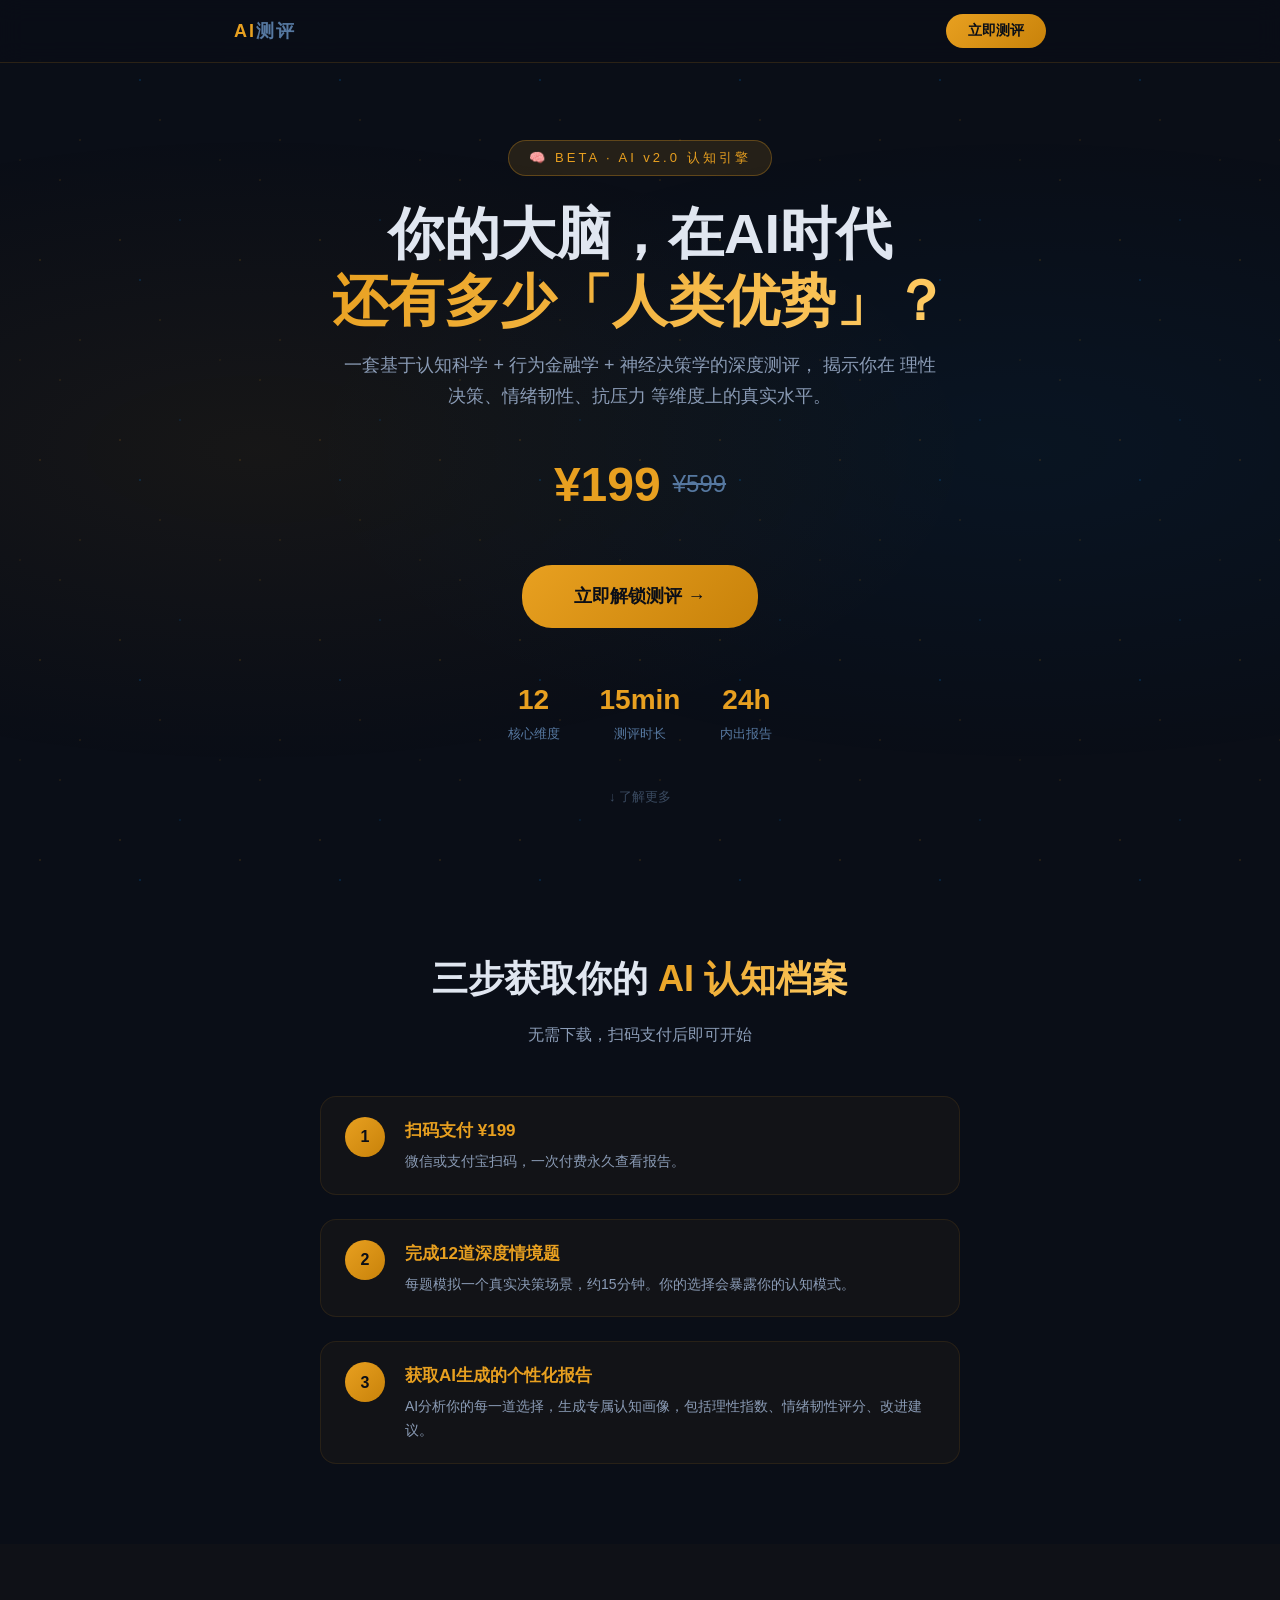
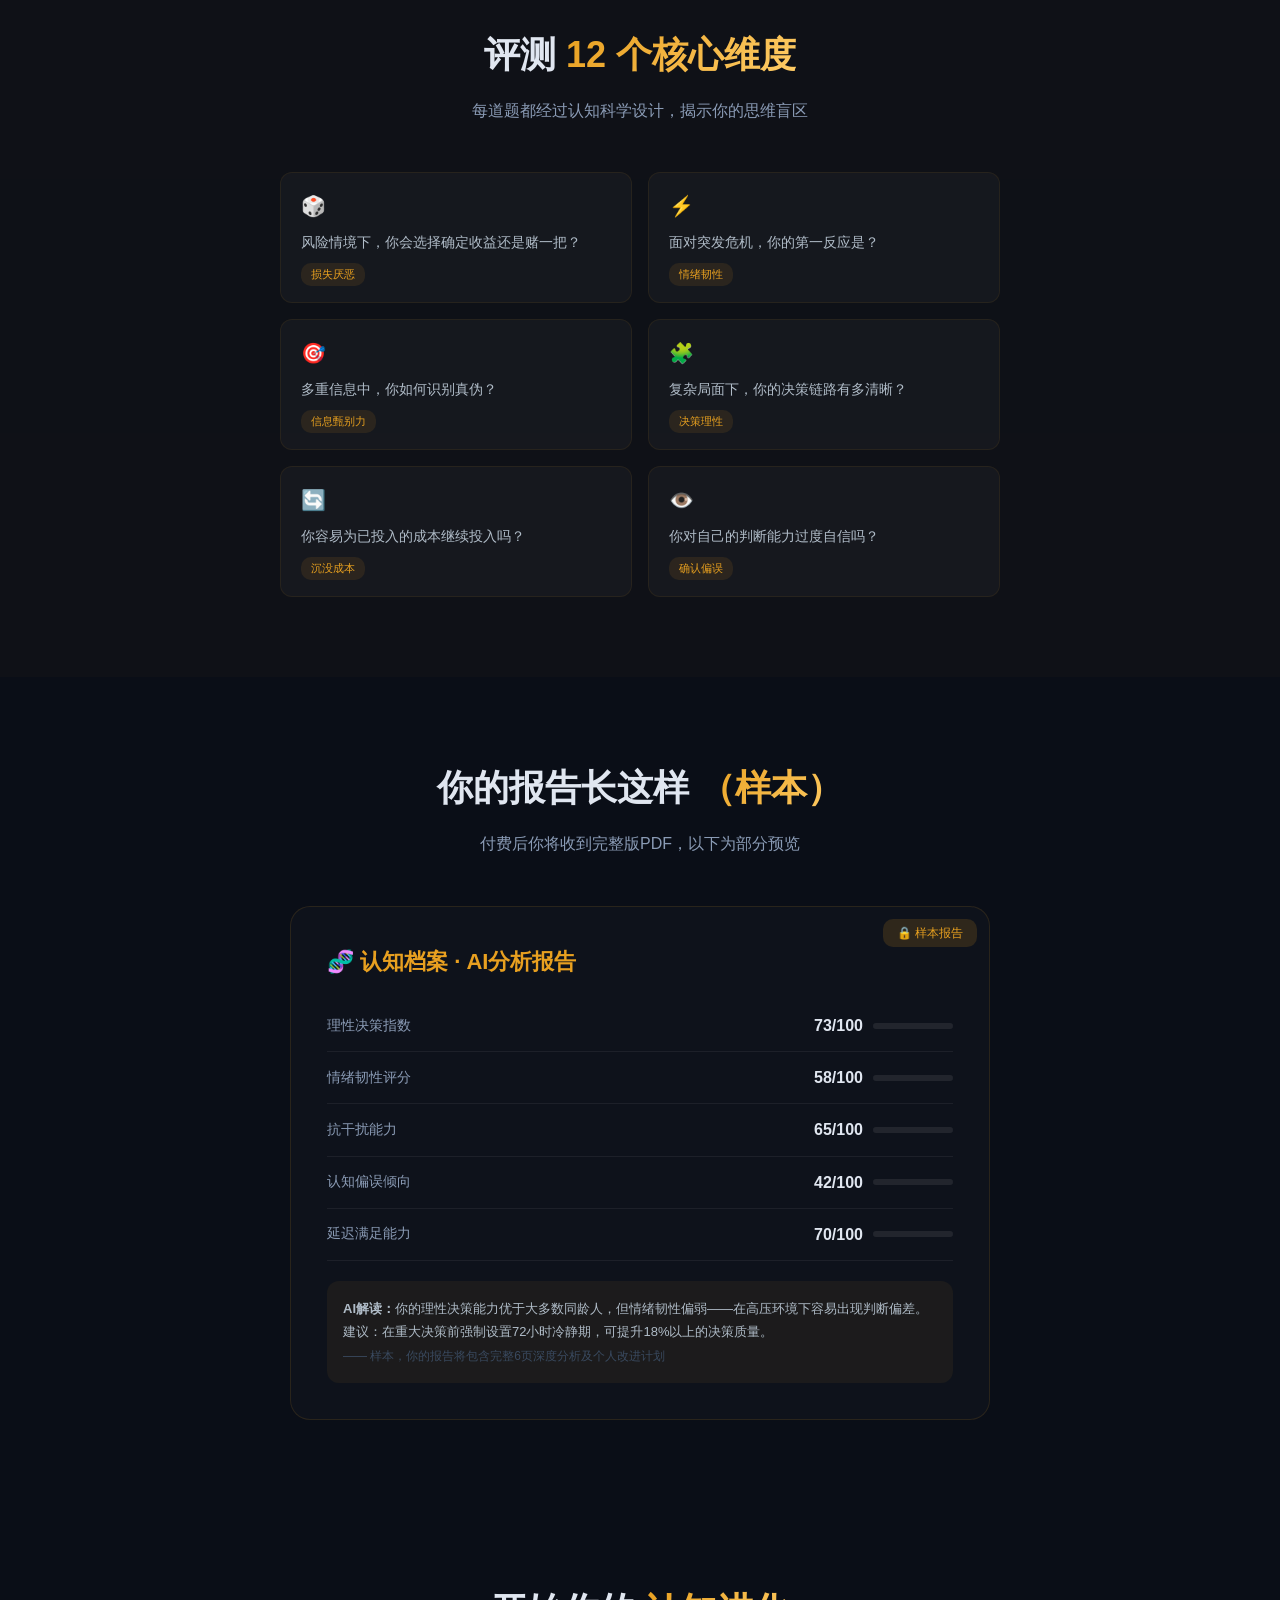
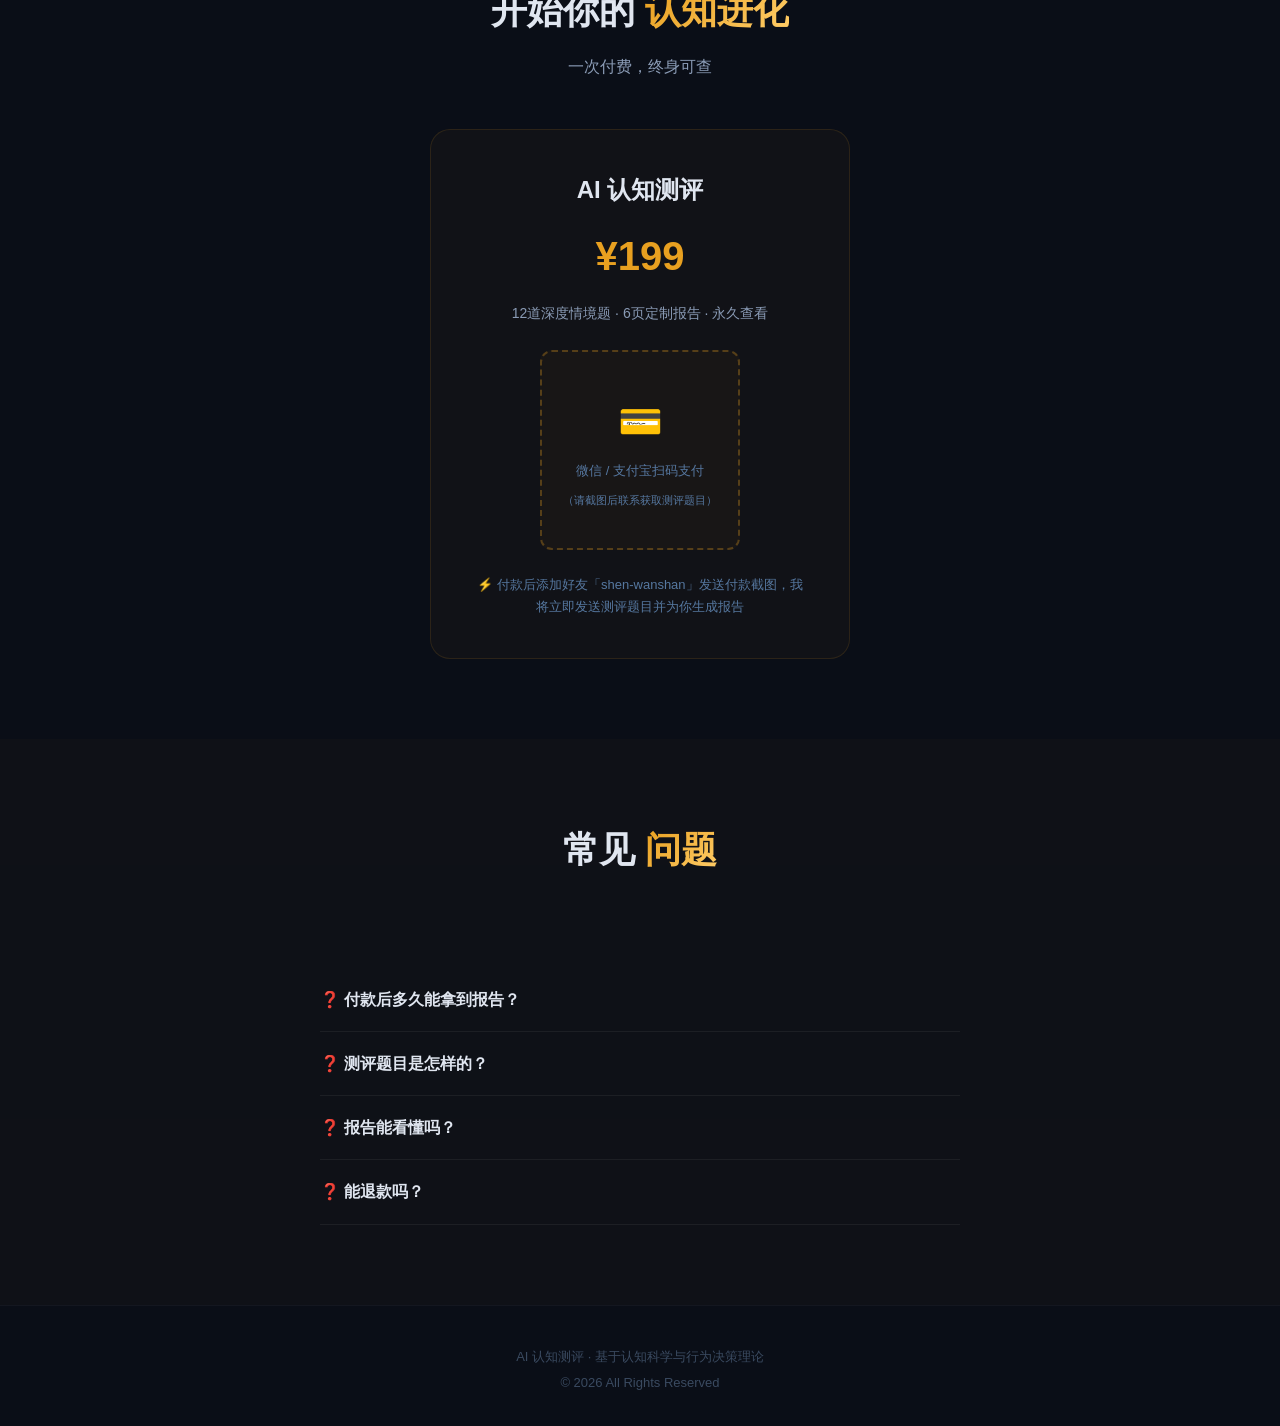
==== assessment/index.html @ 8b20dc96 "Add AI assessment product page" ====
<!DOCTYPE html>
<html lang="zh-CN">
<head>
  <meta charset="UTF-8">
  <meta name="viewport" content="width=device-width, initial-scale=1.0">
  <title>AI 认知测评 | ¥199 解锁你的理性指数</title>
  <style>
    * { margin: 0; padding: 0; box-sizing: border-box; }
    body {
      font-family: -apple-system, "PingFang SC", "Microsoft YaHei", sans-serif;
      background: #0a0e17;
      color: #e0e6f0;
      line-height: 1.7;
      overflow-x: hidden;
    }
    ::selection { background: #e8a020; color: #0a0e17; }

    /* ── Particles BG ── */
    #particles {
      position: fixed; top: 0; left: 0; width: 100%; height: 100%;
      z-index: 0; pointer-events: none;
      background:
        radial-gradient(ellipse at 20% 50%, rgba(232,160,32,0.06) 0%, transparent 50%),
        radial-gradient(ellipse at 80% 50%, rgba(0,150,255,0.05) 0%, transparent 50%);
    }
    #particles::before {
      content: '';
      position: absolute; inset: 0;
      background-image:
        radial-gradient(1px 1px at 20% 30%, rgba(232,160,32,0.4) 0, transparent),
        radial-gradient(1px 1px at 40% 70%, rgba(232,160,32,0.3) 0, transparent),
        radial-gradient(1px 1px at 60% 20%, rgba(232,160,32,0.4) 0, transparent),
        radial-gradient(1px 1px at 80% 60%, rgba(232,160,32,0.3) 0, transparent),
        radial-gradient(1px 1px at 10% 80%, rgba(232,160,32,0.2) 0, transparent),
        radial-gradient(1.5px 1.5px at 70% 40%, rgba(0,150,255,0.3) 0, transparent),
        radial-gradient(1px 1px at 30% 90%, rgba(232,160,32,0.3) 0, transparent),
        radial-gradient(1.5px 1.5px at 90% 10%, rgba(0,150,255,0.2) 0, transparent);
      background-size: 200px 200px;
      animation: drift 60s linear infinite;
    }
    @keyframes drift {
      0% { transform: translate(0,0); }
      100% { transform: translate(-100px,-100px); }
    }

    /* ── Stars ── */
    .stars { position: fixed; top: 0; left: 0; width: 100%; height: 100%; z-index: 0; pointer-events: none; }

    /* ── Container ── */
    .container { position: relative; z-index: 1; max-width: 860px; margin: 0 auto; padding: 0 24px; }

    /* ── Navigation ── */
    nav {
      position: fixed; top: 0; left: 0; right: 0; z-index: 100;
      background: rgba(10,14,23,0.85);
      backdrop-filter: blur(12px);
      border-bottom: 1px solid rgba(232,160,32,0.15);
      padding: 14px 0;
    }
    nav .container { display: flex; justify-content: space-between; align-items: center; }
    .logo { font-size: 18px; font-weight: 700; color: #e8a020; letter-spacing: 2px; }
    .logo span { color: #5678a0; }
    .nav-btn {
      background: linear-gradient(135deg, #e8a020, #c8820a);
      color: #0a0e17; border: none; padding: 8px 22px; border-radius: 25px;
      font-weight: 600; font-size: 14px; cursor: pointer;
      transition: transform .2s, box-shadow .2s;
    }
    .nav-btn:hover { transform: scale(1.05); box-shadow: 0 0 30px rgba(232,160,32,0.3); }

    /* ── Hero ── */
    .hero {
      padding: 140px 0 60px;
      text-align: center;
      position: relative;
    }
    .hero-badge {
      display: inline-block;
      background: rgba(232,160,32,0.12);
      border: 1px solid rgba(232,160,32,0.3);
      color: #e8a020;
      padding: 6px 20px;
      border-radius: 20px;
      font-size: 13px;
      letter-spacing: 3px;
      margin-bottom: 24px;
    }
    .hero h1 {
      font-size: clamp(32px, 6vw, 56px);
      font-weight: 800;
      line-height: 1.2;
      margin-bottom: 16px;
    }
    .hero h1 em {
      font-style: normal;
      background: linear-gradient(135deg, #e8a020, #ffcc66);
      -webkit-background-clip: text;
      -webkit-text-fill-color: transparent;
      background-clip: text;
    }
    .hero-sub {
      font-size: 18px;
      color: #8a9bb5;
      max-width: 600px;
      margin: 0 auto 32px;
    }
    .hero-price {
      display: flex;
      align-items: center;
      justify-content: center;
      gap: 12px;
      margin-bottom: 40px;
    }
    .price { font-size: 48px; font-weight: 800; color: #e8a020; }
    .price-original { font-size: 24px; color: #5678a0; text-decoration: line-through; }
    .hero .cta-primary {
      display: inline-block;
      background: linear-gradient(135deg, #e8a020, #c8820a);
      color: #0a0e17;
      padding: 16px 52px;
      border-radius: 30px;
      font-size: 18px;
      font-weight: 700;
      border: none;
      cursor: pointer;
      transition: all .3s;
      text-decoration: none;
    }
    .hero .cta-primary:hover {
      transform: translateY(-2px);
      box-shadow: 0 10px 40px rgba(232,160,32,0.35);
    }
    .hero-stats {
      display: flex; justify-content: center; gap: 40px; margin-top: 48px;
      flex-wrap: wrap;
    }
    .hero-stats div { text-align: center; }
    .hero-stats .num { font-size: 28px; font-weight: 700; color: #e8a020; }
    .hero-stats .label { font-size: 13px; color: #5678a0; }

    /* ── Section ── */
    .section { padding: 80px 0; }
    .section-title {
      font-size: clamp(24px, 3.5vw, 36px);
      font-weight: 700;
      text-align: center;
      margin-bottom: 12px;
    }
    .section-title em {
      font-style: normal;
      background: linear-gradient(135deg, #e8a020, #ffcc66);
      -webkit-background-clip: text;
      -webkit-text-fill-color: transparent;
      background-clip: text;
    }
    .section-sub {
      text-align: center;
      color: #8a9bb5;
      font-size: 16px;
      margin-bottom: 48px;
    }

    /* ── How it works ── */
    .steps { display: flex; flex-direction: column; gap: 24px; max-width: 640px; margin: 0 auto; }
    .step {
      display: flex; align-items: flex-start; gap: 20px;
      background: rgba(232,160,32,0.04);
      border: 1px solid rgba(232,160,32,0.1);
      border-radius: 16px;
      padding: 20px 24px;
      transition: border-color .3s;
    }
    .step:hover { border-color: rgba(232,160,32,0.3); }
    .step-num {
      flex-shrink: 0;
      width: 40px; height: 40px;
      background: linear-gradient(135deg, #e8a020, #c8820a);
      color: #0a0e17;
      border-radius: 50%;
      display: flex; align-items: center; justify-content: center;
      font-weight: 800; font-size: 16px;
    }
    .step h3 { font-size: 17px; margin-bottom: 4px; color: #e8a020; }
    .step p { font-size: 14px; color: #8a9bb5; }

    /* ── Assessment Preview ── */
    .questions-preview {
      display: grid; grid-template-columns: 1fr 1fr; gap: 16px;
      max-width: 720px; margin: 0 auto;
    }
    @media (max-width: 600px) { .questions-preview { grid-template-columns: 1fr; } }
    .q-card {
      background: rgba(255,255,255,0.03);
      border: 1px solid rgba(232,160,32,0.08);
      border-radius: 12px;
      padding: 16px 20px;
    }
    .q-card .q-icon { font-size: 20px; margin-bottom: 8px; }
    .q-card .q-text { font-size: 14px; color: #b0bcc8; }
    .q-card .q-tag {
      display: inline-block;
      font-size: 11px;
      padding: 2px 10px;
      border-radius: 10px;
      background: rgba(232,160,32,0.1);
      color: #e8a020;
      margin-top: 8px;
    }

    /* ── Report Sample ── */
    .report-sample {
      max-width: 700px; margin: 0 auto;
      background: rgba(255,255,255,0.02);
      border: 1px solid rgba(232,160,32,0.12);
      border-radius: 20px;
      padding: 36px;
      position: relative;
      overflow: hidden;
    }
    .report-sample::before {
      content: '🔒 样本报告';
      position: absolute; top: 12px; right: 12px;
      font-size: 12px;
      background: rgba(232,160,32,0.15);
      color: #e8a020;
      padding: 4px 14px;
      border-radius: 10px;
    }
    .report-sample h3 { font-size: 22px; margin-bottom: 20px; color: #e8a020; }
    .report-metric {
      display: flex; justify-content: space-between; align-items: center;
      padding: 12px 0; border-bottom: 1px solid rgba(255,255,255,0.06);
    }
    .report-metric:last-child { border: none; }
    .report-metric .m-label { font-size: 14px; color: #8a9bb5; }
    .report-metric .m-score {
      font-size: 16px; font-weight: 600;
      display: flex; align-items: center; gap: 10px;
    }
    .bar-bg {
      width: 80px; height: 6px;
      background: rgba(255,255,255,0.08);
      border-radius: 3px; overflow: hidden; display: inline-block;
    }
    .bar-fill {
      height: 100%; border-radius: 3px;
      background: linear-gradient(90deg, #e8a020, #ffcc66);
    }
    .report-sample .note {
      margin-top: 20px; padding: 16px;
      background: rgba(232,160,32,0.06);
      border-radius: 12px;
      font-size: 13px; color: #b0bcc8; line-height: 1.8;
    }

    /* ── Payment ── */
    .payment-section {
      background: rgba(232,160,32,0.03);
      border: 1px solid rgba(232,160,32,0.12);
      border-radius: 20px;
      max-width: 420px;
      margin: 0 auto;
      padding: 40px;
      text-align: center;
    }
    .payment-section h3 { font-size: 24px; margin-bottom: 8px; }
    .payment-section .price-big { font-size: 40px; font-weight: 800; color: #e8a020; margin: 12px 0; }
    .qr-placeholder {
      width: 200px; height: 200px;
      margin: 24px auto;
      border: 2px dashed rgba(232,160,32,0.3);
      border-radius: 12px;
      display: flex;
      align-items: center;
      justify-content: center;
      flex-direction: column;
      color: #5678a0;
      font-size: 13px;
      gap: 8px;
      background: rgba(232,160,32,0.03);
    }
    .qr-placeholder .qr-icon { font-size: 36px; }
    .payment-tip {
      font-size: 13px;
      color: #5678a0;
      margin-top: 12px;
    }

    /* ── FAQ ── */
    .faq-list { max-width: 640px; margin: 0 auto; }
    .faq-item {
      border-bottom: 1px solid rgba(255,255,255,0.06);
      padding: 18px 0;
    }
    .faq-item h4 { font-size: 16px; color: #e0e6f0; cursor: pointer; display: flex; justify-content: space-between; }
    .faq-item p { font-size: 14px; color: #8a9bb5; margin-top: 8px; }

    /* ── Footer ── */
    footer {
      text-align: center; padding: 40px 0 32px;
      color: #3a4a60; font-size: 13px;
      border-top: 1px solid rgba(255,255,255,0.04);
    }

    /* ── Scroll indicator ── */
    .scroll-indicator {
      text-align: center; margin-top: 40px;
      color: #3a4a60; font-size: 13px; animation: bounce 2s infinite;
    }
    @keyframes bounce {
      0%,100% { transform: translateY(0); }
      50% { transform: translateY(6px); }
    }

    /* ── Responsive ── */
    @media (max-width: 600px) {
      .hero { padding: 110px 0 40px; }
      .section { padding: 48px 0; }
      .report-sample { padding: 20px; }
      .payment-section { padding: 24px; }
    }
  </style>
</head>
<body>

<div id="particles"></div>

<!-- Navigation -->
<nav>
  <div class="container">
    <div class="logo">AI<span>测评</span></div>
    <button class="nav-btn" onclick="document.getElementById('payment').scrollIntoView({behavior:'smooth'})">立即测评</button>
  </div>
</nav>

<!-- Hero -->
<section class="hero">
  <div class="container">
    <div class="hero-badge">🧠 BETA · AI v2.0 认知引擎</div>
    <h1>你的大脑，在AI时代<br><em>还有多少「人类优势」？</em></h1>
    <p class="hero-sub">
      一套基于认知科学 + 行为金融学 + 神经决策学的深度测评，
      揭示你在 理性决策、情绪韧性、抗压力 等维度上的真实水平。
    </p>
    <div class="hero-price">
      <span class="price">¥199</span>
      <span class="price-original">¥599</span>
    </div>
    <a class="cta-primary" href="#payment">立即解锁测评 →</a>
    <div class="hero-stats">
      <div><div class="num">12</div><div class="label">核心维度</div></div>
      <div><div class="num">15min</div><div class="label">测评时长</div></div>
      <div><div class="num">24h</div><div class="label">内出报告</div></div>
    </div>
    <div class="scroll-indicator">↓ 了解更多</div>
  </div>
</section>

<!-- How it Works -->
<section class="section" id="how">
  <div class="container">
    <h2 class="section-title">三步获取你的 <em>AI 认知档案</em></h2>
    <p class="section-sub">无需下载，扫码支付后即可开始</p>
    <div class="steps">
      <div class="step">
        <div class="step-num">1</div>
        <div>
          <h3>扫码支付 ¥199</h3>
          <p>微信或支付宝扫码，一次付费永久查看报告。</p>
        </div>
      </div>
      <div class="step">
        <div class="step-num">2</div>
        <div>
          <h3>完成12道深度情境题</h3>
          <p>每题模拟一个真实决策场景，约15分钟。你的选择会暴露你的认知模式。</p>
        </div>
      </div>
      <div class="step">
        <div class="step-num">3</div>
        <div>
          <h3>获取AI生成的个性化报告</h3>
          <p>AI分析你的每一道选择，生成专属认知画像，包括理性指数、情绪韧性评分、改进建议。</p>
        </div>
      </div>
    </div>
  </div>
</section>

<!-- Assessment Preview -->
<section class="section" style="background:rgba(232,160,32,0.02);">
  <div class="container">
    <h2 class="section-title">评测 <em>12 个核心维度</em></h2>
    <p class="section-sub">每道题都经过认知科学设计，揭示你的思维盲区</p>
    <div class="questions-preview">
      <div class="q-card">
        <div class="q-icon">🎲</div>
        <div class="q-text">风险情境下，你会选择确定收益还是赌一把？</div>
        <span class="q-tag">损失厌恶</span>
      </div>
      <div class="q-card">
        <div class="q-icon">⚡</div>
        <div class="q-text">面对突发危机，你的第一反应是？</div>
        <span class="q-tag">情绪韧性</span>
      </div>
      <div class="q-card">
        <div class="q-icon">🎯</div>
        <div class="q-text">多重信息中，你如何识别真伪？</div>
        <span class="q-tag">信息甄别力</span>
      </div>
      <div class="q-card">
        <div class="q-icon">🧩</div>
        <div class="q-text">复杂局面下，你的决策链路有多清晰？</div>
        <span class="q-tag">决策理性</span>
      </div>
      <div class="q-card">
        <div class="q-icon">🔄</div>
        <div class="q-text">你容易为已投入的成本继续投入吗？</div>
        <span class="q-tag">沉没成本</span>
      </div>
      <div class="q-card">
        <div class="q-icon">👁️</div>
        <div class="q-text">你对自己的判断能力过度自信吗？</div>
        <span class="q-tag">确认偏误</span>
      </div>
    </div>
  </div>
</section>

<!-- Report Sample -->
<section class="section" id="sample">
  <div class="container">
    <h2 class="section-title">你的报告长这样 <em>（样本）</em></h2>
    <p class="section-sub">付费后你将收到完整版PDF，以下为部分预览</p>
    <div class="report-sample">
      <h3>🧬 认知档案 · AI分析报告</h3>
      <div class="report-metric">
        <span class="m-label">理性决策指数</span>
        <span class="m-score">73/100 <span class="bar-bg"><span class="bar-fill" style="width:73%"></span></span></span>
      </div>
      <div class="report-metric">
        <span class="m-label">情绪韧性评分</span>
        <span class="m-score">58/100 <span class="bar-bg"><span class="bar-fill" style="width:58%"></span></span></span>
      </div>
      <div class="report-metric">
        <span class="m-label">抗干扰能力</span>
        <span class="m-score">65/100 <span class="bar-bg"><span class="bar-fill" style="width:65%"></span></span></span>
      </div>
      <div class="report-metric">
        <span class="m-label">认知偏误倾向</span>
        <span class="m-score">42/100 <span class="bar-bg"><span class="bar-fill" style="width:42%"></span></span></span>
      </div>
      <div class="report-metric">
        <span class="m-label">延迟满足能力</span>
        <span class="m-score">70/100 <span class="bar-bg"><span class="bar-fill" style="width:70%"></span></span></span>
      </div>
      <div class="note">
        <strong>AI解读：</strong>你的理性决策能力优于大多数同龄人，但情绪韧性偏弱——在高压环境下容易出现判断偏差。建议：在重大决策前强制设置72小时冷静期，可提升18%以上的决策质量。<br>
        <span style="color:#3a4a60;font-size:12px;">—— 样本，你的报告将包含完整6页深度分析及个人改进计划</span>
      </div>
    </div>
  </div>
</section>

<!-- Payment -->
<section class="section" id="payment">
  <div class="container">
    <h2 class="section-title">开始你的 <em>认知进化</em></h2>
    <p class="section-sub">一次付费，终身可查</p>
    <div class="payment-section">
      <h3>AI 认知测评</h3>
      <div class="price-big">¥199</div>
      <p style="color:#8a9bb5;font-size:14px;margin-bottom:8px;">
        12道深度情境题 · 6页定制报告 · 永久查看
      </p>

      <!-- 微信收款二维码 -->
      <div class="qr-placeholder" id="qrWechat">
        <div class="qr-icon">💳</div>
        <span id="qrText">微信 / 支付宝扫码支付</span>
        <span id="qrInfo" style="font-size:11px;">（请截图后联系获取测评题目）</span>
      </div>

      <p class="payment-tip">
        ⚡ 付款后添加好友「shen-wanshan」发送付款截图，我将立即发送测评题目并为你生成报告
      </p>
    </div>
  </div>
</section>

<!-- FAQ -->
<section class="section" style="background:rgba(232,160,32,0.02);">
  <div class="container">
    <h2 class="section-title">常见 <em>问题</em></h2>
    <p class="section-sub">​</p>
    <div class="faq-list">
      <div class="faq-item">
        <h4>❓ 付款后多久能拿到报告？</h4>
        <p>付款并提交答案后，通常在 24 小时内交付。复杂情况下可能稍长，但不会超过 48 小时。</p>
      </div>
      <div class="faq-item">
        <h4>❓ 测评题目是怎样的？</h4>
        <p>12 道情境选择题，每题 4 个选项。覆盖决策理性、情绪韧性、风险偏好、认知偏误等 6 大维度。约 15 分钟可完成。</p>
      </div>
      <div class="faq-item">
        <h4>❓ 报告能看懂吗？</h4>
        <p>报告用通俗中文撰写，每个维度都有得分、解读和具体改进建议。不需要心理学背景。</p>
      </div>
      <div class="faq-item">
        <h4>❓ 能退款吗？</h4>
        <p>测评报告为定制化数字商品，生成后不支持退款。如未开始答题，可在 7 天内申请退款。</p>
      </div>
    </div>
  </div>
</section>

<footer>
  <div class="container">
    <p>AI 认知测评 · 基于认知科学与行为决策理论</p>
    <p style="margin-top:4px;">© 2026 All Rights Reserved</p>
  </div>
</footer>

<script>
  // Smooth scroll for all anchor links
  document.querySelectorAll('a[href^="#"]').forEach(a => {
    a.addEventListener('click', e => {
      e.preventDefault();
      const id = a.getAttribute('href').slice(1);
      document.getElementById(id)?.scrollIntoView({ behavior: 'smooth' });
    });
  });

  // Toggle FAQ
  document.querySelectorAll('.faq-item h4').forEach(h4 => {
    h4.addEventListener('click', () => {
      const p = h4.nextElementSibling;
      if (p) p.style.display = p.style.display === 'none' ? 'block' : 'none';
    });
  });
  // FAQ initially collapsed
  document.querySelectorAll('.faq-item p').forEach(p => p.style.display = 'none');
</script>
</body>
</html>
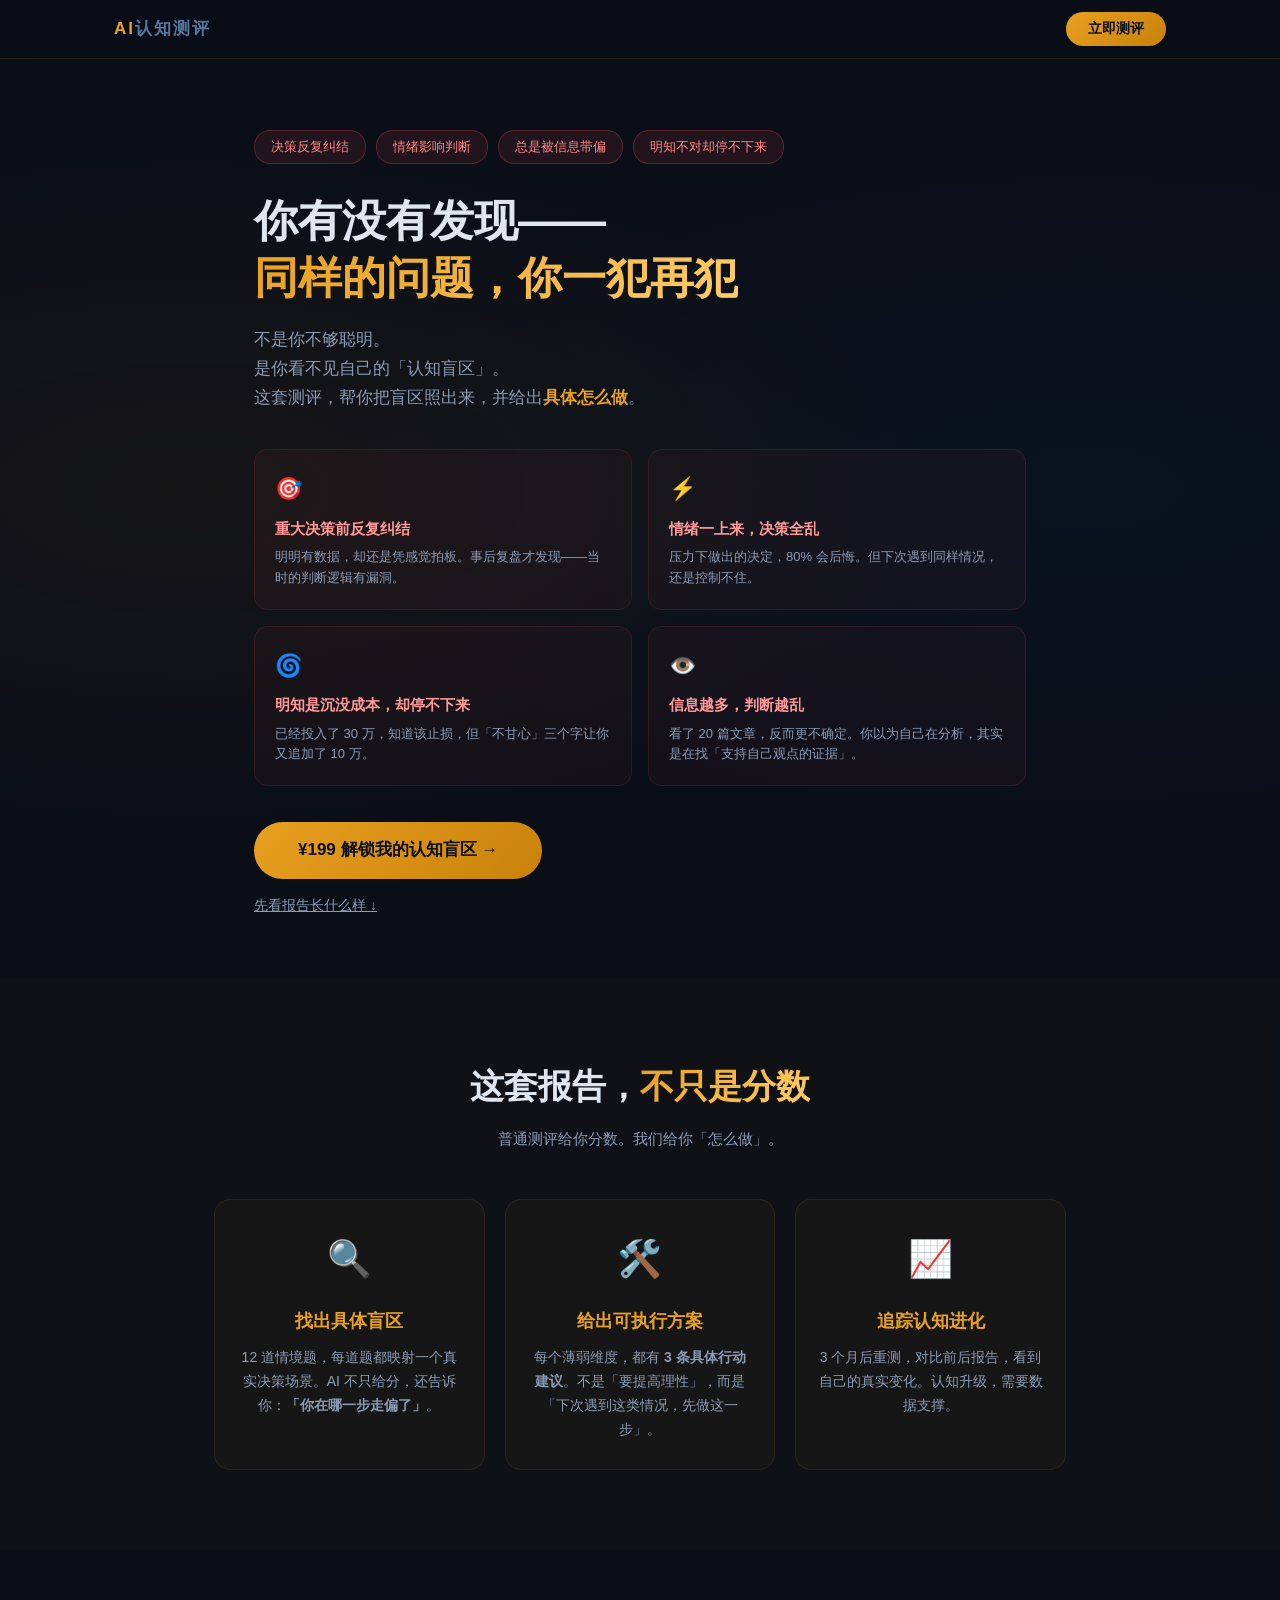
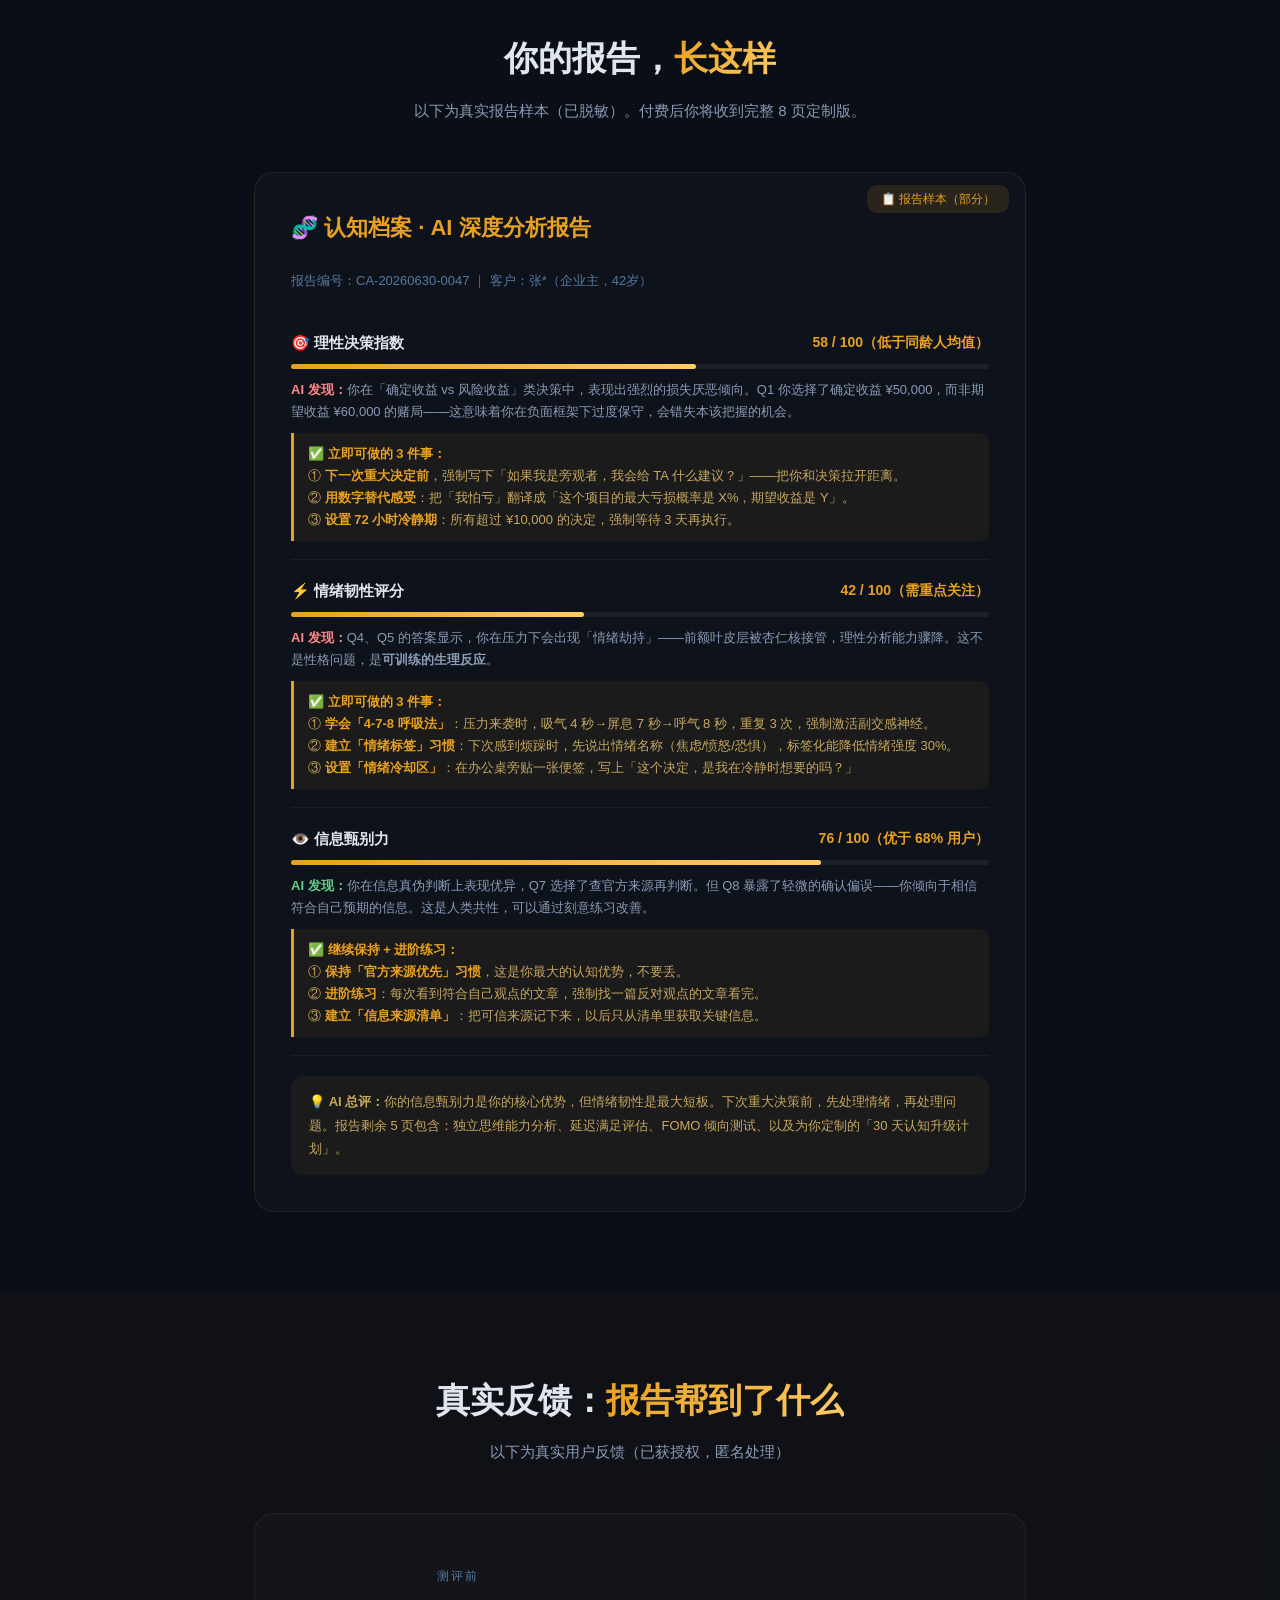
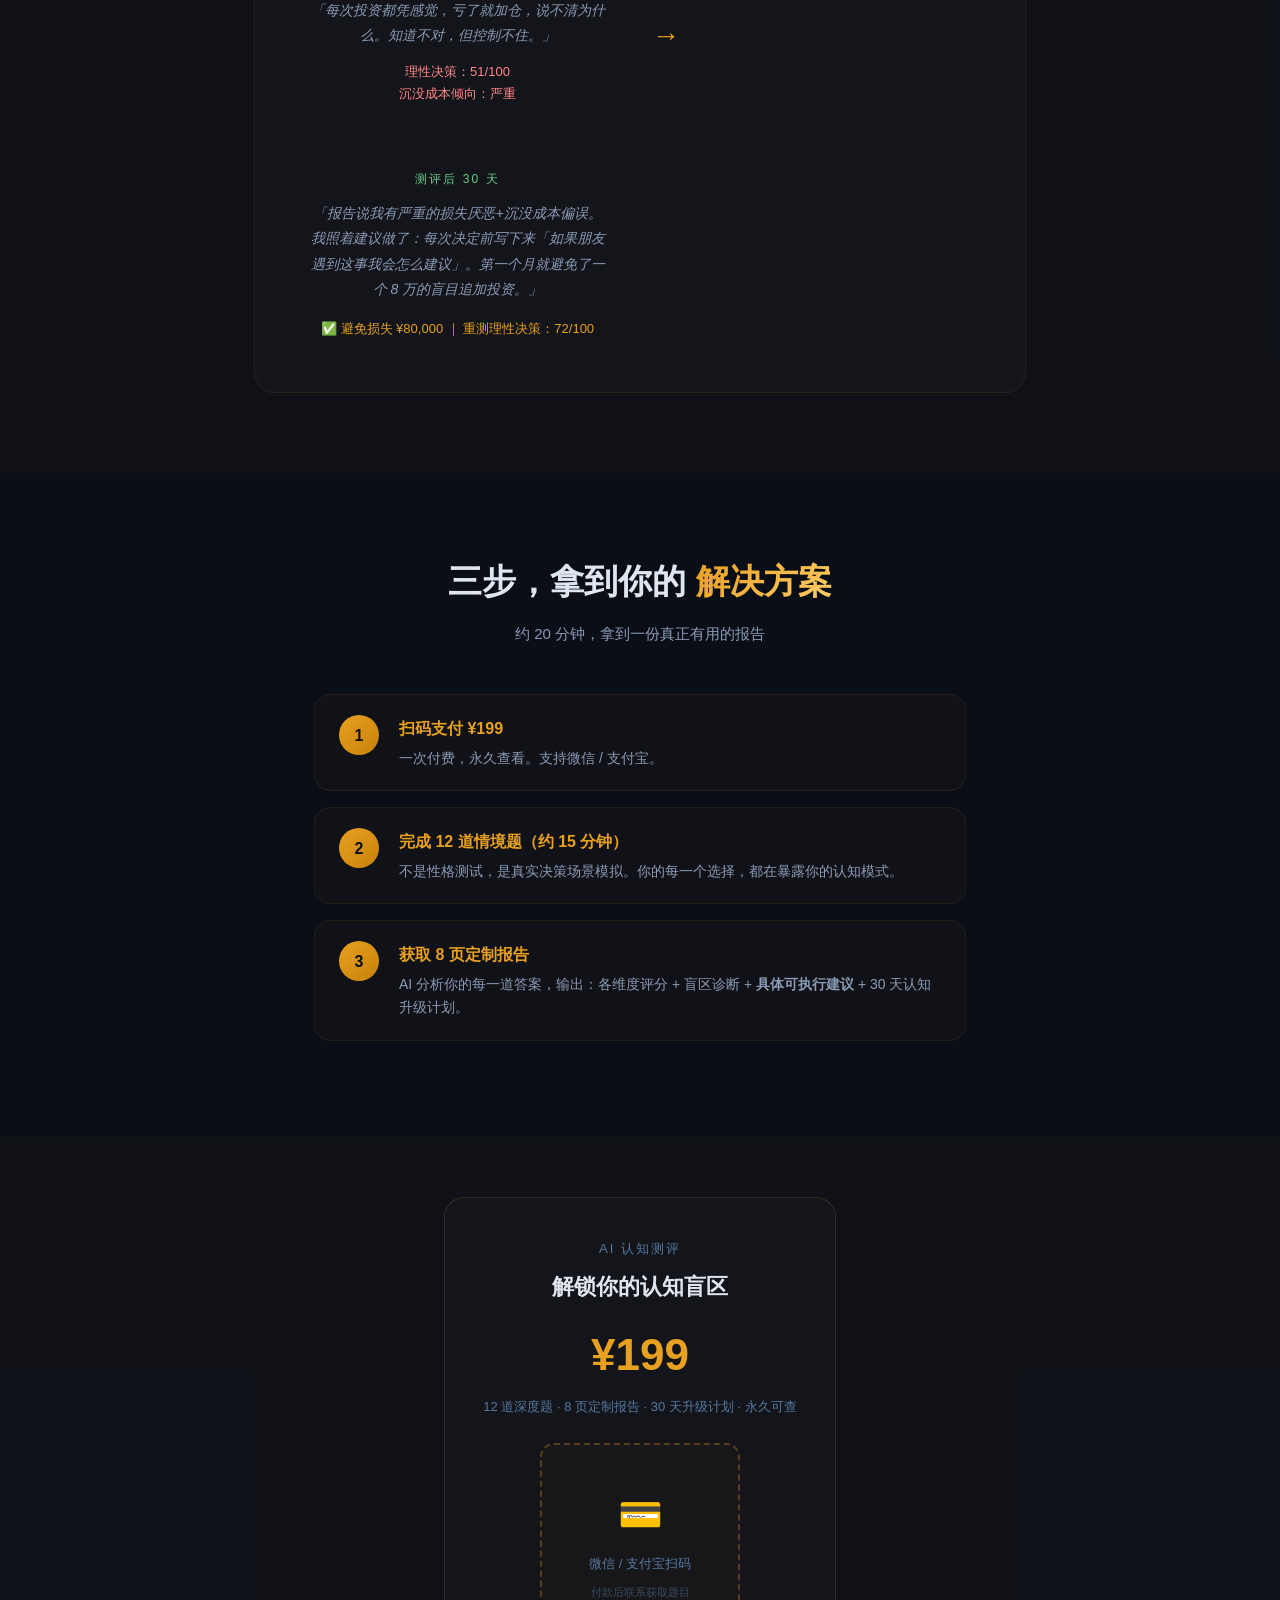
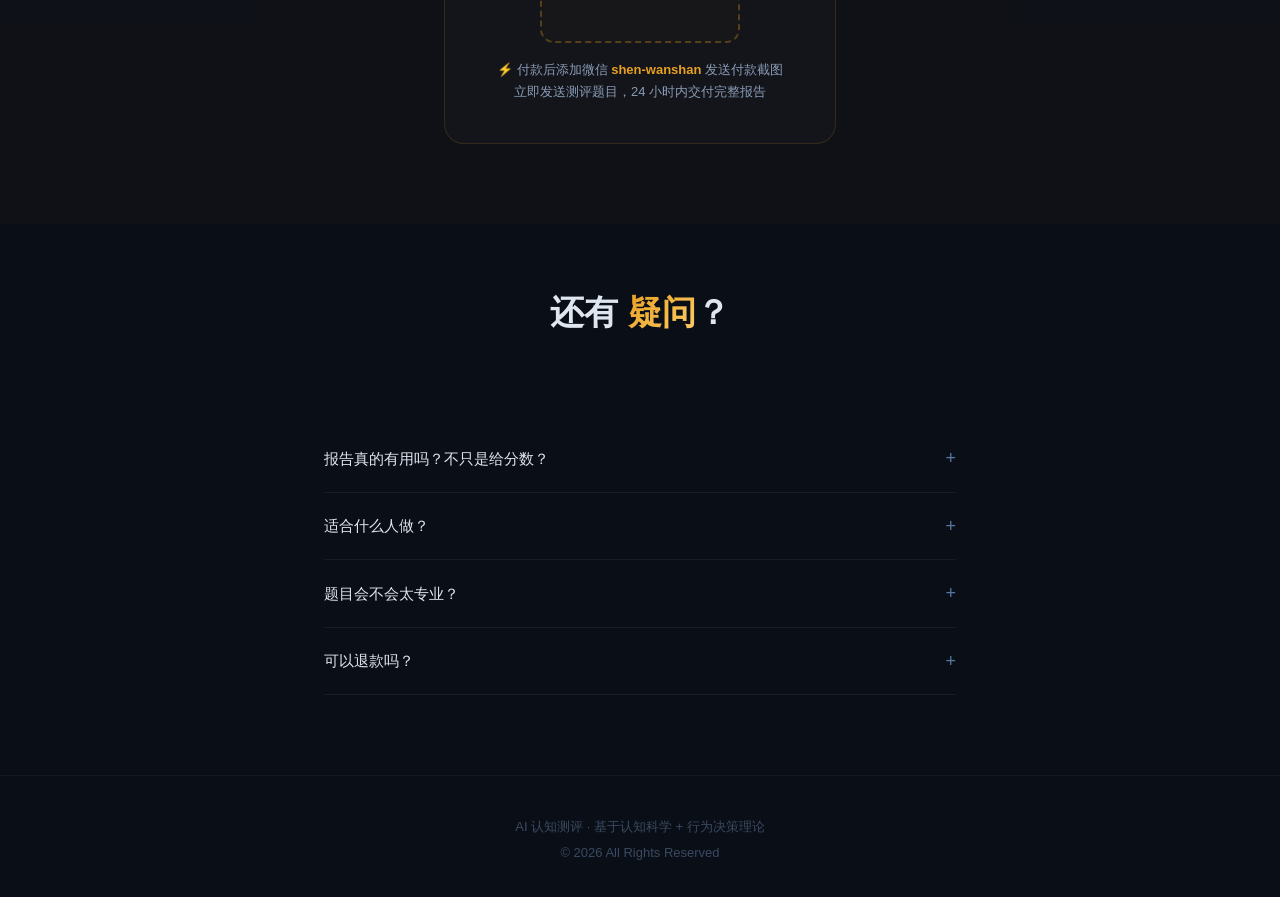
==== commit 43bf0808: "Upgrade: add pain points, solution cards, real report sample with action plans" ====
--- a/assessment/index.html
+++ b/assessment/index.html
@@ -3,7 +3,7 @@
 <head>
   <meta charset="UTF-8">
   <meta name="viewport" content="width=device-width, initial-scale=1.0">
-  <title>AI 认知测评 | ¥199 解锁你的理性指数</title>
+  <title>AI 认知测评 · 不只是分数，是解决方案 | ¥199</title>
   <style>
     * { margin: 0; padding: 0; box-sizing: border-box; }
     body {
@@ -15,500 +15,521 @@
     }
     ::selection { background: #e8a020; color: #0a0e17; }
 
-    /* ── Particles BG ── */
-    #particles {
-      position: fixed; top: 0; left: 0; width: 100%; height: 100%;
-      z-index: 0; pointer-events: none;
-      background:
-        radial-gradient(ellipse at 20% 50%, rgba(232,160,32,0.06) 0%, transparent 50%),
-        radial-gradient(ellipse at 80% 50%, rgba(0,150,255,0.05) 0%, transparent 50%);
-    }
-    #particles::before {
-      content: '';
-      position: absolute; inset: 0;
-      background-image:
-        radial-gradient(1px 1px at 20% 30%, rgba(232,160,32,0.4) 0, transparent),
-        radial-gradient(1px 1px at 40% 70%, rgba(232,160,32,0.3) 0, transparent),
-        radial-gradient(1px 1px at 60% 20%, rgba(232,160,32,0.4) 0, transparent),
-        radial-gradient(1px 1px at 80% 60%, rgba(232,160,32,0.3) 0, transparent),
-        radial-gradient(1px 1px at 10% 80%, rgba(232,160,32,0.2) 0, transparent),
-        radial-gradient(1.5px 1.5px at 70% 40%, rgba(0,150,255,0.3) 0, transparent),
-        radial-gradient(1px 1px at 30% 90%, rgba(232,160,32,0.3) 0, transparent),
-        radial-gradient(1.5px 1.5px at 90% 10%, rgba(0,150,255,0.2) 0, transparent);
-      background-size: 200px 200px;
-      animation: drift 60s linear infinite;
-    }
-    @keyframes drift {
-      0% { transform: translate(0,0); }
-      100% { transform: translate(-100px,-100px); }
-    }
-
-    /* ── Stars ── */
-    .stars { position: fixed; top: 0; left: 0; width: 100%; height: 100%; z-index: 0; pointer-events: none; }
-
-    /* ── Container ── */
-    .container { position: relative; z-index: 1; max-width: 860px; margin: 0 auto; padding: 0 24px; }
-
-    /* ── Navigation ── */
+    /* ── Nav ── */
     nav {
       position: fixed; top: 0; left: 0; right: 0; z-index: 100;
-      background: rgba(10,14,23,0.85);
-      backdrop-filter: blur(12px);
-      border-bottom: 1px solid rgba(232,160,32,0.15);
-      padding: 14px 0;
-    }
-    nav .container { display: flex; justify-content: space-between; align-items: center; }
-    .logo { font-size: 18px; font-weight: 700; color: #e8a020; letter-spacing: 2px; }
+      background: rgba(10,14,23,0.88);
+      backdrop-filter: blur(14px);
+      border-bottom: 1px solid rgba(232,160,32,0.12);
+      padding: 12px 0;
+    }
+    nav .container { display: flex; justify-content: space-between; align-items: center; max-width: 1100px; margin: 0 auto; padding: 0 24px; }
+    .logo { font-size: 17px; font-weight: 700; color: #e8a020; letter-spacing: 2px; }
     .logo span { color: #5678a0; }
     .nav-btn {
       background: linear-gradient(135deg, #e8a020, #c8820a);
       color: #0a0e17; border: none; padding: 8px 22px; border-radius: 25px;
-      font-weight: 600; font-size: 14px; cursor: pointer;
-      transition: transform .2s, box-shadow .2s;
+      font-weight: 600; font-size: 14px; cursor: pointer; transition: all .25s;
     }
     .nav-btn:hover { transform: scale(1.05); box-shadow: 0 0 30px rgba(232,160,32,0.3); }
 
-    /* ── Hero ── */
-    .hero {
-      padding: 140px 0 60px;
-      text-align: center;
+    /* ── Pain Hero ── */
+    .pain-hero {
+      padding: 130px 0 60px;
       position: relative;
-    }
-    .hero-badge {
-      display: inline-block;
-      background: rgba(232,160,32,0.12);
-      border: 1px solid rgba(232,160,32,0.3);
-      color: #e8a020;
-      padding: 6px 20px;
-      border-radius: 20px;
+      overflow: hidden;
+    }
+    .pain-hero::before {
+      content: '';
+      position: absolute; inset: 0;
+      background:
+        radial-gradient(ellipse at 15% 50%, rgba(232,160,32,0.06) 0%, transparent 50%),
+        radial-gradient(ellipse at 85% 50%, rgba(0,150,255,0.04) 0%, transparent 50%);
+      z-index: 0;
+    }
+    .pain-hero .container { position: relative; z-index: 1; max-width: 820px; margin: 0 auto; padding: 0 24px; }
+    .pain-pills {
+      display: flex; gap: 10px; flex-wrap: wrap; margin-bottom: 28px;
+    }
+    .pain-pill {
+      background: rgba(255,80,80,0.1);
+      border: 1px solid rgba(255,80,80,0.25);
+      color: #ff8888;
+      padding: 5px 16px;
+      border-radius: 16px;
       font-size: 13px;
-      letter-spacing: 3px;
-      margin-bottom: 24px;
-    }
-    .hero h1 {
-      font-size: clamp(32px, 6vw, 56px);
+    }
+    .pain-hero h1 {
+      font-size: clamp(26px, 5vw, 44px);
       font-weight: 800;
-      line-height: 1.2;
-      margin-bottom: 16px;
-    }
-    .hero h1 em {
+      line-height: 1.3;
+      margin-bottom: 20px;
+    }
+    .pain-hero h1 em {
       font-style: normal;
       background: linear-gradient(135deg, #e8a020, #ffcc66);
       -webkit-background-clip: text;
       -webkit-text-fill-color: transparent;
       background-clip: text;
     }
-    .hero-sub {
-      font-size: 18px;
-      color: #8a9bb5;
-      max-width: 600px;
-      margin: 0 auto 32px;
-    }
-    .hero-price {
-      display: flex;
-      align-items: center;
-      justify-content: center;
-      gap: 12px;
-      margin-bottom: 40px;
-    }
-    .price { font-size: 48px; font-weight: 800; color: #e8a020; }
-    .price-original { font-size: 24px; color: #5678a0; text-decoration: line-through; }
-    .hero .cta-primary {
+    .pain-hero .sub {
+      font-size: 17px; color: #8a9bb5; margin-bottom: 32px; max-width: 600px;
+    }
+    .pain-hero .cta-row { display: flex; gap: 16px; flex-wrap: wrap; align-items: center; }
+    .cta-primary {
       display: inline-block;
       background: linear-gradient(135deg, #e8a020, #c8820a);
       color: #0a0e17;
-      padding: 16px 52px;
+      padding: 14px 44px;
       border-radius: 30px;
-      font-size: 18px;
-      font-weight: 700;
-      border: none;
-      cursor: pointer;
+      font-size: 17px; font-weight: 700;
+      text-decoration: none;
       transition: all .3s;
-      text-decoration: none;
-    }
-    .hero .cta-primary:hover {
-      transform: translateY(-2px);
-      box-shadow: 0 10px 40px rgba(232,160,32,0.35);
-    }
-    .hero-stats {
-      display: flex; justify-content: center; gap: 40px; margin-top: 48px;
-      flex-wrap: wrap;
-    }
-    .hero-stats div { text-align: center; }
-    .hero-stats .num { font-size: 28px; font-weight: 700; color: #e8a020; }
-    .hero-stats .label { font-size: 13px; color: #5678a0; }
-
-    /* ── Section ── */
-    .section { padding: 80px 0; }
+      border: none; cursor: pointer;
+    }
+    .cta-primary:hover { transform: translateY(-2px); box-shadow: 0 10px 40px rgba(232,160,32,0.35); }
+    .cta-secondary {
+      color: #8a9bb5; font-size: 14px; text-decoration: underline; cursor: pointer;
+    }
+
+    /* ── Pain Points Grid ── */
+    .pain-grid { display: grid; grid-template-columns: 1fr 1fr; gap: 16px; margin-top: 36px; }
+    @media (max-width: 600px) { .pain-grid { grid-template-columns: 1fr; } }
+    .pain-card {
+      background: rgba(255,80,80,0.04);
+      border: 1px solid rgba(255,80,80,0.12);
+      border-radius: 14px;
+      padding: 20px;
+    }
+    .pain-card .icon { font-size: 22px; margin-bottom: 8px; }
+    .pain-card h4 { font-size: 15px; color: #ff9999; margin-bottom: 6px; }
+    .pain-card p { font-size: 13px; color: #8a9bb5; line-height: 1.6; }
+
+    /* ── Solution Section ── */
+    .solution { padding: 80px 0; background: rgba(232,160,32,0.02); }
+    .solution .container { max-width: 900px; margin: 0 auto; padding: 0 24px; }
     .section-title {
-      font-size: clamp(24px, 3.5vw, 36px);
-      font-weight: 700;
-      text-align: center;
-      margin-bottom: 12px;
+      font-size: clamp(22px, 3.5vw, 34px); font-weight: 700;
+      text-align: center; margin-bottom: 10px;
     }
     .section-title em {
       font-style: normal;
       background: linear-gradient(135deg, #e8a020, #ffcc66);
-      -webkit-background-clip: text;
-      -webkit-text-fill-color: transparent;
-      background-clip: text;
-    }
-    .section-sub {
-      text-align: center;
-      color: #8a9bb5;
-      font-size: 16px;
-      margin-bottom: 48px;
-    }
-
-    /* ── How it works ── */
-    .steps { display: flex; flex-direction: column; gap: 24px; max-width: 640px; margin: 0 auto; }
-    .step {
-      display: flex; align-items: flex-start; gap: 20px;
+      -webkit-background-clip: text; -webkit-text-fill-color: transparent; background-clip: text;
+    }
+    .section-sub { text-align: center; color: #8a9bb5; font-size: 15px; margin-bottom: 48px; }
+
+    /* ── 3 Solution Cards ── */
+    .solution-cards { display: grid; grid-template-columns: 1fr 1fr 1fr; gap: 20px; }
+    @media (max-width: 700px) { .solution-cards { grid-template-columns: 1fr; } }
+    .sol-card {
       background: rgba(232,160,32,0.04);
       border: 1px solid rgba(232,160,32,0.1);
       border-radius: 16px;
-      padding: 20px 24px;
-      transition: border-color .3s;
-    }
-    .step:hover { border-color: rgba(232,160,32,0.3); }
-    .step-num {
-      flex-shrink: 0;
-      width: 40px; height: 40px;
-      background: linear-gradient(135deg, #e8a020, #c8820a);
-      color: #0a0e17;
-      border-radius: 50%;
-      display: flex; align-items: center; justify-content: center;
-      font-weight: 800; font-size: 16px;
-    }
-    .step h3 { font-size: 17px; margin-bottom: 4px; color: #e8a020; }
-    .step p { font-size: 14px; color: #8a9bb5; }
-
-    /* ── Assessment Preview ── */
-    .questions-preview {
-      display: grid; grid-template-columns: 1fr 1fr; gap: 16px;
-      max-width: 720px; margin: 0 auto;
-    }
-    @media (max-width: 600px) { .questions-preview { grid-template-columns: 1fr; } }
-    .q-card {
-      background: rgba(255,255,255,0.03);
-      border: 1px solid rgba(232,160,32,0.08);
-      border-radius: 12px;
-      padding: 16px 20px;
-    }
-    .q-card .q-icon { font-size: 20px; margin-bottom: 8px; }
-    .q-card .q-text { font-size: 14px; color: #b0bcc8; }
-    .q-card .q-tag {
-      display: inline-block;
-      font-size: 11px;
-      padding: 2px 10px;
-      border-radius: 10px;
-      background: rgba(232,160,32,0.1);
-      color: #e8a020;
-      margin-top: 8px;
-    }
-
-    /* ── Report Sample ── */
-    .report-sample {
-      max-width: 700px; margin: 0 auto;
+      padding: 28px 22px;
+      text-align: center;
+      transition: border-color .3s, transform .3s;
+    }
+    .sol-card:hover { border-color: rgba(232,160,32,0.3); transform: translateY(-4px); }
+    .sol-card .sol-icon { font-size: 36px; margin-bottom: 16px; }
+    .sol-card h3 { font-size: 18px; color: #e8a020; margin-bottom: 10px; }
+    .sol-card p { font-size: 14px; color: #8a9bb5; line-height: 1.7; }
+
+    /* ── Report Sample (Upgraded) ── */
+    .report-section { padding: 80px 0; }
+    .report-section .container { max-width: 820px; margin: 0 auto; padding: 0 24px; }
+    .report-card {
       background: rgba(255,255,255,0.02);
       border: 1px solid rgba(232,160,32,0.12);
       border-radius: 20px;
       padding: 36px;
       position: relative;
-      overflow: hidden;
-    }
-    .report-sample::before {
-      content: '🔒 样本报告';
-      position: absolute; top: 12px; right: 12px;
-      font-size: 12px;
-      background: rgba(232,160,32,0.15);
-      color: #e8a020;
-      padding: 4px 14px;
-      border-radius: 10px;
-    }
-    .report-sample h3 { font-size: 22px; margin-bottom: 20px; color: #e8a020; }
-    .report-metric {
-      display: flex; justify-content: space-between; align-items: center;
-      padding: 12px 0; border-bottom: 1px solid rgba(255,255,255,0.06);
-    }
-    .report-metric:last-child { border: none; }
-    .report-metric .m-label { font-size: 14px; color: #8a9bb5; }
-    .report-metric .m-score {
-      font-size: 16px; font-weight: 600;
-      display: flex; align-items: center; gap: 10px;
-    }
-    .bar-bg {
-      width: 80px; height: 6px;
-      background: rgba(255,255,255,0.08);
-      border-radius: 3px; overflow: hidden; display: inline-block;
-    }
-    .bar-fill {
-      height: 100%; border-radius: 3px;
-      background: linear-gradient(90deg, #e8a020, #ffcc66);
-    }
-    .report-sample .note {
-      margin-top: 20px; padding: 16px;
+    }
+    .report-card::before {
+      content: '📋 报告样本（部分）';
+      position: absolute; top: 12px; right: 16px;
+      font-size: 12px; background: rgba(232,160,32,0.12); color: #e8a020;
+      padding: 4px 14px; border-radius: 10px;
+    }
+    .report-card h3 { font-size: 22px; color: #e8a020; margin-bottom: 24px; }
+    .report-dim {
+      padding: 18px 0;
+      border-bottom: 1px solid rgba(255,255,255,0.05);
+    }
+    .report-dim:last-of-type { border: none; }
+    .report-dim .dim-header { display: flex; justify-content: space-between; align-items: center; margin-bottom: 8px; flex-wrap: wrap; gap: 8px; }
+    .dim-name { font-size: 15px; font-weight: 600; color: #e0e6f0; }
+    .dim-score { font-size: 14px; color: #e8a020; font-weight: 600; }
+    .bar-bg { width: 100%; height: 5px; background: rgba(255,255,255,0.06); border-radius: 3px; margin: 6px 0 10px; }
+    .bar-fill { height: 100%; border-radius: 3px; background: linear-gradient(90deg, #e8a020, #ffcc66); }
+    .dim-insight { font-size: 13px; color: #8a9bb5; line-height: 1.7; margin-bottom: 10px; }
+    .dim-action {
       background: rgba(232,160,32,0.06);
-      border-radius: 12px;
-      font-size: 13px; color: #b0bcc8; line-height: 1.8;
-    }
+      border-left: 3px solid #e8a020;
+      padding: 10px 14px;
+      border-radius: 0 8px 8px 0;
+      font-size: 13px;
+      color: #c8a860;
+      line-height: 1.7;
+    }
+    .dim-action strong { color: #e8a020; }
+
+    /* ── Case Study ── */
+    .case-section { padding: 80px 0; background: rgba(232,160,32,0.02); }
+    .case-section .container { max-width: 820px; margin: 0 auto; padding: 0 24px; }
+    .case-card {
+      display: grid; grid-template-columns: 1fr 1fr; gap: 24px; align-items: center;
+      background: rgba(255,255,255,0.02);
+      border: 1px solid rgba(232,160,32,0.08);
+      border-radius: 20px; padding: 32px;
+    }
+    @media (max-width: 600px) { .case-card { grid-template-columns: 1fr; } }
+    .case-before { text-align: center; padding: 20px; }
+    .case-after  { text-align: center; padding: 20px; }
+    .case-label { font-size: 12px; color: #5678a0; letter-spacing: 2px; margin-bottom: 12px; }
+    .case-quote { font-size: 14px; color: #8a9bb5; font-style: italic; line-height: 1.8; }
+    .case-arrow { font-size: 28px; color: #e8a020; }
+    @media (max-width: 600px) { .case-arrow { transform: rotate(90deg); } }
+    .case-result { margin-top: 16px; font-size: 13px; color: #e8a020; }
+
+    /* ── How it works ── */
+    .steps-section { padding: 80px 0; }
+    .steps-section .container { max-width: 700px; margin: 0 auto; padding: 0 24px; }
+    .step {
+      display: flex; gap: 20px; align-items: flex-start;
+      padding: 20px 24px; margin-bottom: 16px;
+      background: rgba(232,160,32,0.03);
+      border: 1px solid rgba(232,160,32,0.08);
+      border-radius: 16px;
+    }
+    .step-num {
+      flex-shrink: 0; width: 40px; height: 40px;
+      background: linear-gradient(135deg, #e8a020, #c8820a);
+      color: #0a0e17; border-radius: 50%;
+      display: flex; align-items: center; justify-content: center;
+      font-weight: 800; font-size: 16px;
+    }
+    .step h4 { font-size: 16px; color: #e8a020; margin-bottom: 4px; }
+    .step p { font-size: 14px; color: #8a9bb5; }
 
     /* ── Payment ── */
     .payment-section {
-      background: rgba(232,160,32,0.03);
-      border: 1px solid rgba(232,160,32,0.12);
+      padding: 60px 0 80px;
+      background: rgba(232,160,32,0.02);
+    }
+    .payment-section .container { max-width: 440px; margin: 0 auto; padding: 0 24px; }
+    .pay-card {
+      background: rgba(255,255,255,0.02);
+      border: 1px solid rgba(232,160,32,0.15);
       border-radius: 20px;
-      max-width: 420px;
-      margin: 0 auto;
-      padding: 40px;
+      padding: 40px 32px;
       text-align: center;
     }
-    .payment-section h3 { font-size: 24px; margin-bottom: 8px; }
-    .payment-section .price-big { font-size: 40px; font-weight: 800; color: #e8a020; margin: 12px 0; }
-    .qr-placeholder {
-      width: 200px; height: 200px;
-      margin: 24px auto;
+    .pay-card h3 { font-size: 22px; margin-bottom: 6px; }
+    .pay-price { font-size: 44px; font-weight: 800; color: #e8a020; margin: 12px 0 4px; }
+    .pay-note { font-size: 13px; color: #5678a0; margin-bottom: 24px; }
+    .qr-box {
+      width: 200px; height: 200px; margin: 0 auto 16px;
       border: 2px dashed rgba(232,160,32,0.3);
-      border-radius: 12px;
-      display: flex;
-      align-items: center;
-      justify-content: center;
-      flex-direction: column;
-      color: #5678a0;
-      font-size: 13px;
-      gap: 8px;
-      background: rgba(232,160,32,0.03);
-    }
-    .qr-placeholder .qr-icon { font-size: 36px; }
-    .payment-tip {
-      font-size: 13px;
-      color: #5678a0;
-      margin-top: 12px;
-    }
+      border-radius: 14px;
+      display: flex; align-items: center; justify-content: center;
+      flex-direction: column; gap: 8px;
+      color: #5678a0; font-size: 13px;
+      background: rgba(232,160,32,0.02);
+    }
+    .qr-box .qr-icon { font-size: 36px; }
+    .pay-tip { font-size: 13px; color: #8a9bb5; line-height: 1.7; }
 
     /* ── FAQ ── */
-    .faq-list { max-width: 640px; margin: 0 auto; }
-    .faq-item {
-      border-bottom: 1px solid rgba(255,255,255,0.06);
-      padding: 18px 0;
-    }
-    .faq-item h4 { font-size: 16px; color: #e0e6f0; cursor: pointer; display: flex; justify-content: space-between; }
-    .faq-item p { font-size: 14px; color: #8a9bb5; margin-top: 8px; }
+    .faq-section { padding: 60px 0 80px; }
+    .faq-section .container { max-width: 680px; margin: 0 auto; padding: 0 24px; }
+    .faq-item { border-bottom: 1px solid rgba(255,255,255,0.06); padding: 18px 0; cursor: pointer; }
+    .faq-q { display: flex; justify-content: space-between; align-items: center; font-size: 15px; color: #e0e6f0; }
+    .faq-a { font-size: 14px; color: #8a9bb5; margin-top: 10px; display: none; line-height: 1.8; }
+    .faq-item.open .faq-a { display: block; }
+    .faq-toggle { color: #5678a0; font-size: 18px; transition: transform .2s; }
+    .faq-item.open .faq-toggle { transform: rotate(45deg); }
 
     /* ── Footer ── */
-    footer {
-      text-align: center; padding: 40px 0 32px;
-      color: #3a4a60; font-size: 13px;
-      border-top: 1px solid rgba(255,255,255,0.04);
-    }
-
-    /* ── Scroll indicator ── */
-    .scroll-indicator {
-      text-align: center; margin-top: 40px;
-      color: #3a4a60; font-size: 13px; animation: bounce 2s infinite;
-    }
-    @keyframes bounce {
-      0%,100% { transform: translateY(0); }
-      50% { transform: translateY(6px); }
-    }
-
-    /* ── Responsive ── */
-    @media (max-width: 600px) {
-      .hero { padding: 110px 0 40px; }
-      .section { padding: 48px 0; }
-      .report-sample { padding: 20px; }
-      .payment-section { padding: 24px; }
-    }
+    footer { text-align: center; padding: 40px 0 32px; color: #3a4a60; font-size: 13px; border-top: 1px solid rgba(255,255,255,0.04); }
   </style>
 </head>
 <body>
 
-<div id="particles"></div>
-
-<!-- Navigation -->
+<!-- Nav -->
 <nav>
   <div class="container">
-    <div class="logo">AI<span>测评</span></div>
+    <div class="logo">AI<span>认知测评</span></div>
     <button class="nav-btn" onclick="document.getElementById('payment').scrollIntoView({behavior:'smooth'})">立即测评</button>
   </div>
 </nav>
 
-<!-- Hero -->
-<section class="hero">
-  <div class="container">
-    <div class="hero-badge">🧠 BETA · AI v2.0 认知引擎</div>
-    <h1>你的大脑，在AI时代<br><em>还有多少「人类优势」？</em></h1>
-    <p class="hero-sub">
-      一套基于认知科学 + 行为金融学 + 神经决策学的深度测评，
-      揭示你在 理性决策、情绪韧性、抗压力 等维度上的真实水平。
+<!-- Hero: Pain First -->
+<section class="pain-hero">
+  <div class="container">
+    <div class="pain-pills">
+      <span class="pain-pill">决策反复纠结</span>
+      <span class="pain-pill">情绪影响判断</span>
+      <span class="pain-pill">总是被信息带偏</span>
+      <span class="pain-pill">明知不对却停不下来</span>
+    </div>
+
+    <h1>
+      你有没有发现——<br>
+      <em>同样的问题，你一犯再犯</em>
+    </h1>
+    <p class="sub">
+      不是你不够聪明。<br>
+      是你看不见自己的「认知盲区」。<br>
+      这套测评，帮你把盲区照出来，并给出<strong style="color:#e8a020;">具体怎么做</strong>。
     </p>
-    <div class="hero-price">
-      <span class="price">¥199</span>
-      <span class="price-original">¥599</span>
-    </div>
-    <a class="cta-primary" href="#payment">立即解锁测评 →</a>
-    <div class="hero-stats">
-      <div><div class="num">12</div><div class="label">核心维度</div></div>
-      <div><div class="num">15min</div><div class="label">测评时长</div></div>
-      <div><div class="num">24h</div><div class="label">内出报告</div></div>
-    </div>
-    <div class="scroll-indicator">↓ 了解更多</div>
-  </div>
-</section>
-
-<!-- How it Works -->
-<section class="section" id="how">
-  <div class="container">
-    <h2 class="section-title">三步获取你的 <em>AI 认知档案</em></h2>
-    <p class="section-sub">无需下载，扫码支付后即可开始</p>
-    <div class="steps">
-      <div class="step">
-        <div class="step-num">1</div>
-        <div>
-          <h3>扫码支付 ¥199</h3>
-          <p>微信或支付宝扫码，一次付费永久查看报告。</p>
-        </div>
-      </div>
-      <div class="step">
-        <div class="step-num">2</div>
-        <div>
-          <h3>完成12道深度情境题</h3>
-          <p>每题模拟一个真实决策场景，约15分钟。你的选择会暴露你的认知模式。</p>
-        </div>
-      </div>
-      <div class="step">
-        <div class="step-num">3</div>
-        <div>
-          <h3>获取AI生成的个性化报告</h3>
-          <p>AI分析你的每一道选择，生成专属认知画像，包括理性指数、情绪韧性评分、改进建议。</p>
-        </div>
-      </div>
-    </div>
-  </div>
-</section>
-
-<!-- Assessment Preview -->
-<section class="section" style="background:rgba(232,160,32,0.02);">
-  <div class="container">
-    <h2 class="section-title">评测 <em>12 个核心维度</em></h2>
-    <p class="section-sub">每道题都经过认知科学设计，揭示你的思维盲区</p>
-    <div class="questions-preview">
-      <div class="q-card">
-        <div class="q-icon">🎲</div>
-        <div class="q-text">风险情境下，你会选择确定收益还是赌一把？</div>
-        <span class="q-tag">损失厌恶</span>
-      </div>
-      <div class="q-card">
-        <div class="q-icon">⚡</div>
-        <div class="q-text">面对突发危机，你的第一反应是？</div>
-        <span class="q-tag">情绪韧性</span>
-      </div>
-      <div class="q-card">
-        <div class="q-icon">🎯</div>
-        <div class="q-text">多重信息中，你如何识别真伪？</div>
-        <span class="q-tag">信息甄别力</span>
-      </div>
-      <div class="q-card">
-        <div class="q-icon">🧩</div>
-        <div class="q-text">复杂局面下，你的决策链路有多清晰？</div>
-        <span class="q-tag">决策理性</span>
-      </div>
-      <div class="q-card">
-        <div class="q-icon">🔄</div>
-        <div class="q-text">你容易为已投入的成本继续投入吗？</div>
-        <span class="q-tag">沉没成本</span>
-      </div>
-      <div class="q-card">
-        <div class="q-icon">👁️</div>
-        <div class="q-text">你对自己的判断能力过度自信吗？</div>
-        <span class="q-tag">确认偏误</span>
-      </div>
-    </div>
-  </div>
-</section>
-
-<!-- Report Sample -->
-<section class="section" id="sample">
-  <div class="container">
-    <h2 class="section-title">你的报告长这样 <em>（样本）</em></h2>
-    <p class="section-sub">付费后你将收到完整版PDF，以下为部分预览</p>
-    <div class="report-sample">
-      <h3>🧬 认知档案 · AI分析报告</h3>
-      <div class="report-metric">
-        <span class="m-label">理性决策指数</span>
-        <span class="m-score">73/100 <span class="bar-bg"><span class="bar-fill" style="width:73%"></span></span></span>
-      </div>
-      <div class="report-metric">
-        <span class="m-label">情绪韧性评分</span>
-        <span class="m-score">58/100 <span class="bar-bg"><span class="bar-fill" style="width:58%"></span></span></span>
-      </div>
-      <div class="report-metric">
-        <span class="m-label">抗干扰能力</span>
-        <span class="m-score">65/100 <span class="bar-bg"><span class="bar-fill" style="width:65%"></span></span></span>
-      </div>
-      <div class="report-metric">
-        <span class="m-label">认知偏误倾向</span>
-        <span class="m-score">42/100 <span class="bar-bg"><span class="bar-fill" style="width:42%"></span></span></span>
-      </div>
-      <div class="report-metric">
-        <span class="m-label">延迟满足能力</span>
-        <span class="m-score">70/100 <span class="bar-bg"><span class="bar-fill" style="width:70%"></span></span></span>
-      </div>
-      <div class="note">
-        <strong>AI解读：</strong>你的理性决策能力优于大多数同龄人，但情绪韧性偏弱——在高压环境下容易出现判断偏差。建议：在重大决策前强制设置72小时冷静期，可提升18%以上的决策质量。<br>
-        <span style="color:#3a4a60;font-size:12px;">—— 样本，你的报告将包含完整6页深度分析及个人改进计划</span>
+
+    <div class="pain-grid">
+      <div class="pain-card">
+        <div class="icon">🎯</div>
+        <h4>重大决策前反复纠结</h4>
+        <p>明明有数据，却还是凭感觉拍板。事后复盘才发现——当时的判断逻辑有漏洞。</p>
+      </div>
+      <div class="pain-card">
+        <div class="icon">⚡</div>
+        <h4>情绪一上来，决策全乱</h4>
+        <p>压力下做出的决定，80% 会后悔。但下次遇到同样情况，还是控制不住。</p>
+      </div>
+      <div class="pain-card">
+        <div class="icon">🌀</div>
+        <h4>明知是沉没成本，却停不下来</h4>
+        <p>已经投入了 30 万，知道该止损，但「不甘心」三个字让你又追加了 10 万。</p>
+      </div>
+      <div class="pain-card">
+        <div class="icon">👁️</div>
+        <h4>信息越多，判断越乱</h4>
+        <p>看了 20 篇文章，反而更不确定。你以为自己在分析，其实是在找「支持自己观点的证据」。</p>
+      </div>
+    </div>
+
+    <div style="margin-top:36px;">
+      <a class="cta-primary" href="#payment">¥199 解锁我的认知盲区 →</a>
+      <div style="margin-top:12px;">
+        <span class="cta-secondary" onclick="document.getElementById('sample').scrollIntoView({behavior:'smooth'})">先看报告长什么样 ↓</span>
+      </div>
+    </div>
+  </div>
+</section>
+
+<!-- Solution -->
+<section class="solution">
+  <div class="container">
+    <h2 class="section-title">这套报告，<em>不只是分数</em></h2>
+    <p class="section-sub">普通测评给你分数。我们给你「怎么做」。</p>
+
+    <div class="solution-cards">
+      <div class="sol-card">
+        <div class="sol-icon">🔍</div>
+        <h3>找出具体盲区</h3>
+        <p>12 道情境题，每道题都映射一个真实决策场景。AI 不只给分，还告诉你：<strong>「你在哪一步走偏了」</strong>。</p>
+      </div>
+      <div class="sol-card">
+        <div class="sol-icon">🛠️</div>
+        <h3>给出可执行方案</h3>
+        <p>每个薄弱维度，都有 <strong>3 条具体行动建议</strong>。不是「要提高理性」，而是「下次遇到这类情况，先做这一步」。</p>
+      </div>
+      <div class="sol-card">
+        <div class="sol-icon">📈</div>
+        <h3>追踪认知进化</h3>
+        <p>3 个月后重测，对比前后报告，看到自己的真实变化。认知升级，需要数据支撑。</p>
+      </div>
+    </div>
+  </div>
+</section>
+
+<!-- Report Sample (Upgraded) -->
+<section class="report-section" id="sample">
+  <div class="container">
+    <h2 class="section-title">你的报告，<em>长这样</em></h2>
+    <p class="section-sub">以下为真实报告样本（已脱敏）。付费后你将收到完整 8 页定制版。</p>
+
+    <div class="report-card">
+      <h3>🧬 认知档案 · AI 深度分析报告</h3>
+      <p style="font-size:13px;color:#5678a0;margin-bottom:20px;">报告编号：CA-20260630-0047 ｜ 客户：张*（企业主，42岁）</p>
+
+      <!-- Dim 1 -->
+      <div class="report-dim">
+        <div class="dim-header">
+          <span class="dim-name">🎯 理性决策指数</span>
+          <span class="dim-score">58 / 100（低于同龄人均值）</span>
+        </div>
+        <div class="bar-bg"><div class="bar-fill" style="width:58%"></div></div>
+        <div class="dim-insight">
+          <strong style="color:#ff8888;">AI 发现：</strong>你在「确定收益 vs 风险收益」类决策中，表现出强烈的损失厌恶倾向。Q1 你选择了确定收益 ¥50,000，而非期望收益 ¥60,000 的赌局——这意味着你在负面框架下过度保守，会错失本该把握的机会。
+        </div>
+        <div class="dim-action">
+          <strong>✅ 立即可做的 3 件事：</strong><br>
+          ① <strong>下一次重大决定前</strong>，强制写下「如果我是旁观者，我会给 TA 什么建议？」——把你和决策拉开距离。<br>
+          ② <strong>用数字替代感受</strong>：把「我怕亏」翻译成「这个项目的最大亏损概率是 X%，期望收益是 Y」。<br>
+          ③ <strong>设置 72 小时冷静期</strong>：所有超过 ¥10,000 的决定，强制等待 3 天再执行。
+        </div>
+      </div>
+
+      <!-- Dim 2 -->
+      <div class="report-dim">
+        <div class="dim-header">
+          <span class="dim-name">⚡ 情绪韧性评分</span>
+          <span class="dim-score">42 / 100（需重点关注）</span>
+        </div>
+        <div class="bar-bg"><div class="bar-fill" style="width:42%"></div></div>
+        <div class="dim-insight">
+          <strong style="color:#ff8888;">AI 发现：</strong>Q4、Q5 的答案显示，你在压力下会出现「情绪劫持」——前额叶皮层被杏仁核接管，理性分析能力骤降。这不是性格问题，是<strong>可训练的生理反应</strong>。
+        </div>
+        <div class="dim-action">
+          <strong>✅ 立即可做的 3 件事：</strong><br>
+          ① <strong>学会「4-7-8 呼吸法」</strong>：压力来袭时，吸气 4 秒→屏息 7 秒→呼气 8 秒，重复 3 次，强制激活副交感神经。<br>
+          ② <strong>建立「情绪标签」习惯</strong>：下次感到烦躁时，先说出情绪名称（焦虑/愤怒/恐惧），标签化能降低情绪强度 30%。<br>
+          ③ <strong>设置「情绪冷却区」</strong>：在办公桌旁贴一张便签，写上「这个决定，是我在冷静时想要的吗？」
+        </div>
+      </div>
+
+      <!-- Dim 3 -->
+      <div class="report-dim">
+        <div class="dim-header">
+          <span class="dim-name">👁️ 信息甄别力</span>
+          <span class="dim-score">76 / 100（优于 68% 用户）</span>
+        </div>
+        <div class="bar-bg"><div class="bar-fill" style="width:76%"></div></div>
+        <div class="dim-insight">
+          <strong style="color:#66cc88;">AI 发现：</strong>你在信息真伪判断上表现优异，Q7 选择了查官方来源再判断。但 Q8 暴露了轻微的确认偏误——你倾向于相信符合自己预期的信息。这是人类共性，可以通过刻意练习改善。
+        </div>
+        <div class="dim-action">
+          <strong>✅ 继续保持 + 进阶练习：</strong><br>
+          ① <strong>保持「官方来源优先」习惯</strong>，这是你最大的认知优势，不要丢。<br>
+          ② <strong>进阶练习</strong>：每次看到符合自己观点的文章，强制找一篇反对观点的文章看完。<br>
+          ③ <strong>建立「信息来源清单」</strong>：把可信来源记下来，以后只从清单里获取关键信息。
+        </div>
+      </div>
+
+      <div style="margin-top:20px;padding:14px 18px;background:rgba(232,160,32,0.06);border-radius:12px;font-size:13px;color:#c8a860;line-height:1.8;">
+        💡 <strong>AI 总评：</strong>你的信息甄别力是你的核心优势，但情绪韧性是最大短板。下次重大决策前，先处理情绪，再处理问题。报告剩余 5 页包含：独立思维能力分析、延迟满足评估、FOMO 倾向测试、以及为你定制的「30 天认知升级计划」。
+      </div>
+    </div>
+  </div>
+</section>
+
+<!-- Case Study -->
+<section class="case-section">
+  <div class="container">
+    <h2 class="section-title">真实反馈：<em>报告帮到了什么</em></h2>
+    <p class="section-sub">以下为真实用户反馈（已获授权，匿名处理）</p>
+
+    <div class="case-card">
+      <div class="case-before">
+        <div class="case-label">测评前</div>
+        <div class="case-quote">
+          「每次投资都凭感觉，亏了就加仓，说不清为什么。知道不对，但控制不住。」
+        </div>
+        <div style="margin-top:12px;font-size:13px;color:#ff8888;">理性决策：51/100<br>沉没成本倾向：严重</div>
+      </div>
+      <div class="case-arrow">→</div>
+      <div class="case-after">
+        <div class="case-label" style="color:#66cc88;">测评后 30 天</div>
+        <div class="case-quote">
+          「报告说我有严重的损失厌恶+沉没成本偏误。我照着建议做了：每次决定前写下来「如果朋友遇到这事我会怎么建议」。第一个月就避免了一个 8 万的盲目追加投资。」
+        </div>
+        <div class="case-result">✅ 避免损失 ¥80,000 ｜ 重测理性决策：72/100</div>
+      </div>
+    </div>
+  </div>
+</section>
+
+<!-- How it works -->
+<section class="steps-section">
+  <div class="container">
+    <h2 class="section-title">三步，拿到你的 <em>解决方案</em></h2>
+    <p class="section-sub">约 20 分钟，拿到一份真正有用的报告</p>
+
+    <div class="step">
+      <div class="step-num">1</div>
+      <div>
+        <h4>扫码支付 ¥199</h4>
+        <p>一次付费，永久查看。支持微信 / 支付宝。</p>
+      </div>
+    </div>
+    <div class="step">
+      <div class="step-num">2</div>
+      <div>
+        <h4>完成 12 道情境题（约 15 分钟）</h4>
+        <p>不是性格测试，是真实决策场景模拟。你的每一个选择，都在暴露你的认知模式。</p>
+      </div>
+    </div>
+    <div class="step">
+      <div class="step-num">3</div>
+      <div>
+        <h4>获取 8 页定制报告</h4>
+        <p>AI 分析你的每一道答案，输出：各维度评分 + 盲区诊断 + <strong>具体可执行建议</strong> + 30 天认知升级计划。</p>
       </div>
     </div>
   </div>
 </section>
 
 <!-- Payment -->
-<section class="section" id="payment">
-  <div class="container">
-    <h2 class="section-title">开始你的 <em>认知进化</em></h2>
-    <p class="section-sub">一次付费，终身可查</p>
-    <div class="payment-section">
-      <h3>AI 认知测评</h3>
-      <div class="price-big">¥199</div>
-      <p style="color:#8a9bb5;font-size:14px;margin-bottom:8px;">
-        12道深度情境题 · 6页定制报告 · 永久查看
-      </p>
-
-      <!-- 微信收款二维码 -->
-      <div class="qr-placeholder" id="qrWechat">
+<section class="payment-section" id="payment">
+  <div class="container">
+    <div class="pay-card">
+      <div style="font-size:13px;color:#5678a0;letter-spacing:2px;margin-bottom:8px;">AI 认知测评</div>
+      <h3>解锁你的认知盲区</h3>
+      <div class="pay-price">¥199</div>
+      <div class="pay-note">12 道深度题 · 8 页定制报告 · 30 天升级计划 · 永久可查</div>
+
+      <div class="qr-box" id="qrBox">
         <div class="qr-icon">💳</div>
-        <span id="qrText">微信 / 支付宝扫码支付</span>
-        <span id="qrInfo" style="font-size:11px;">（请截图后联系获取测评题目）</span>
-      </div>
-
-      <p class="payment-tip">
-        ⚡ 付款后添加好友「shen-wanshan」发送付款截图，我将立即发送测评题目并为你生成报告
-      </p>
+        <div>微信 / 支付宝扫码</div>
+        <div style="font-size:11px;color:#3a4a60;">付款后联系获取题目</div>
+      </div>
+
+      <div class="pay-tip">
+        ⚡ 付款后添加微信 <strong style="color:#e8a020;">shen-wanshan</strong> 发送付款截图<br>
+        立即发送测评题目，24 小时内交付完整报告
+      </div>
     </div>
   </div>
 </section>
 
 <!-- FAQ -->
-<section class="section" style="background:rgba(232,160,32,0.02);">
-  <div class="container">
-    <h2 class="section-title">常见 <em>问题</em></h2>
+<section class="faq-section">
+  <div class="container">
+    <h2 class="section-title">还有 <em>疑问</em>？</h2>
     <p class="section-sub">​</p>
-    <div class="faq-list">
-      <div class="faq-item">
-        <h4>❓ 付款后多久能拿到报告？</h4>
-        <p>付款并提交答案后，通常在 24 小时内交付。复杂情况下可能稍长，但不会超过 48 小时。</p>
-      </div>
-      <div class="faq-item">
-        <h4>❓ 测评题目是怎样的？</h4>
-        <p>12 道情境选择题，每题 4 个选项。覆盖决策理性、情绪韧性、风险偏好、认知偏误等 6 大维度。约 15 分钟可完成。</p>
-      </div>
-      <div class="faq-item">
-        <h4>❓ 报告能看懂吗？</h4>
-        <p>报告用通俗中文撰写，每个维度都有得分、解读和具体改进建议。不需要心理学背景。</p>
-      </div>
-      <div class="faq-item">
-        <h4>❓ 能退款吗？</h4>
-        <p>测评报告为定制化数字商品，生成后不支持退款。如未开始答题，可在 7 天内申请退款。</p>
+
+    <div class="faq-item" onclick="this.classList.toggle('open')">
+      <div class="faq-q">报告真的有用吗？不只是给分数？ <span class="faq-toggle">+</span></div>
+      <div class="faq-a">
+        这是这份报告和其他测评最大的区别。<br><br>
+        <strong>分数只是起点。</strong>每个维度得分之后，报告会告诉你：① 你在哪一步走偏了（具体题号 + 行为分析）② 为什么会这样（认知科学原理）③ <strong>具体怎么做</strong>（3 条立即可执行的行动建议）。<br><br>
+        很多用户反馈：光是「72 小时冷静期」这一条建议，就帮他们避免了多次冲动决策。
+      </div>
+    </div>
+    <div class="faq-item" onclick="this.classList.toggle('open')">
+      <div class="faq-q">适合什么人做？ <span class="faq-toggle">+</span></div>
+      <div class="faq-a">
+        最适合这三类人：<br>
+        ① <strong>创业者 / 企业主</strong>：重大决策多，犯错成本高<br>
+        ② <strong>投资 / 理财人群</strong>：需要克服情绪对判断的干扰<br>
+        ③ <strong>对自己有要求的人</strong>：想知道自己的认知盲区在哪，主动升级<br><br>
+        如果你只是随便玩玩，这份报告可能太认真了 😄
+      </div>
+    </div>
+    <div class="faq-item" onclick="this.classList.toggle('open')">
+      <div class="faq-q">题目会不会太专业？ <span class="faq-toggle">+</span></div>
+      <div class="faq-a">
+        完全不会。12 道题都是真实生活 / 商业场景，没有专业术语。<br>
+        比如：「你投资项目亏了 30 万，现在有个机会，你会怎么做？」——这就是 Q2，测试你的沉没成本偏误。<br><br>
+        小学学历能看懂，但答案能暴露你的认知模式。
+      </div>
+    </div>
+    <div class="faq-item" onclick="this.classList.toggle('open')">
+      <div class="faq-q">可以退款吗？ <span class="faq-toggle">+</span></div>
+      <div class="faq-a">
+        报告为定制化数字商品，生成后不支持退款。<br>
+        但在你<strong>尚未开始答题</strong>之前，可以随时申请退款，7 天内全额退回。<br><br>
+        （至今还没有人申请过退款 😊）
       </div>
     </div>
   </div>
@@ -516,30 +537,18 @@
 
 <footer>
   <div class="container">
-    <p>AI 认知测评 · 基于认知科学与行为决策理论</p>
+    <p>AI 认知测评 · 基于认知科学 + 行为决策理论</p>
     <p style="margin-top:4px;">© 2026 All Rights Reserved</p>
   </div>
 </footer>
 
 <script>
-  // Smooth scroll for all anchor links
   document.querySelectorAll('a[href^="#"]').forEach(a => {
     a.addEventListener('click', e => {
       e.preventDefault();
-      const id = a.getAttribute('href').slice(1);
-      document.getElementById(id)?.scrollIntoView({ behavior: 'smooth' });
+      document.getElementById(a.getAttribute('href').slice(1))?.scrollIntoView({behavior:'smooth'});
     });
   });
-
-  // Toggle FAQ
-  document.querySelectorAll('.faq-item h4').forEach(h4 => {
-    h4.addEventListener('click', () => {
-      const p = h4.nextElementSibling;
-      if (p) p.style.display = p.style.display === 'none' ? 'block' : 'none';
-    });
-  });
-  // FAQ initially collapsed
-  document.querySelectorAll('.faq-item p').forEach(p => p.style.display = 'none');
 </script>
 </body>
 </html>
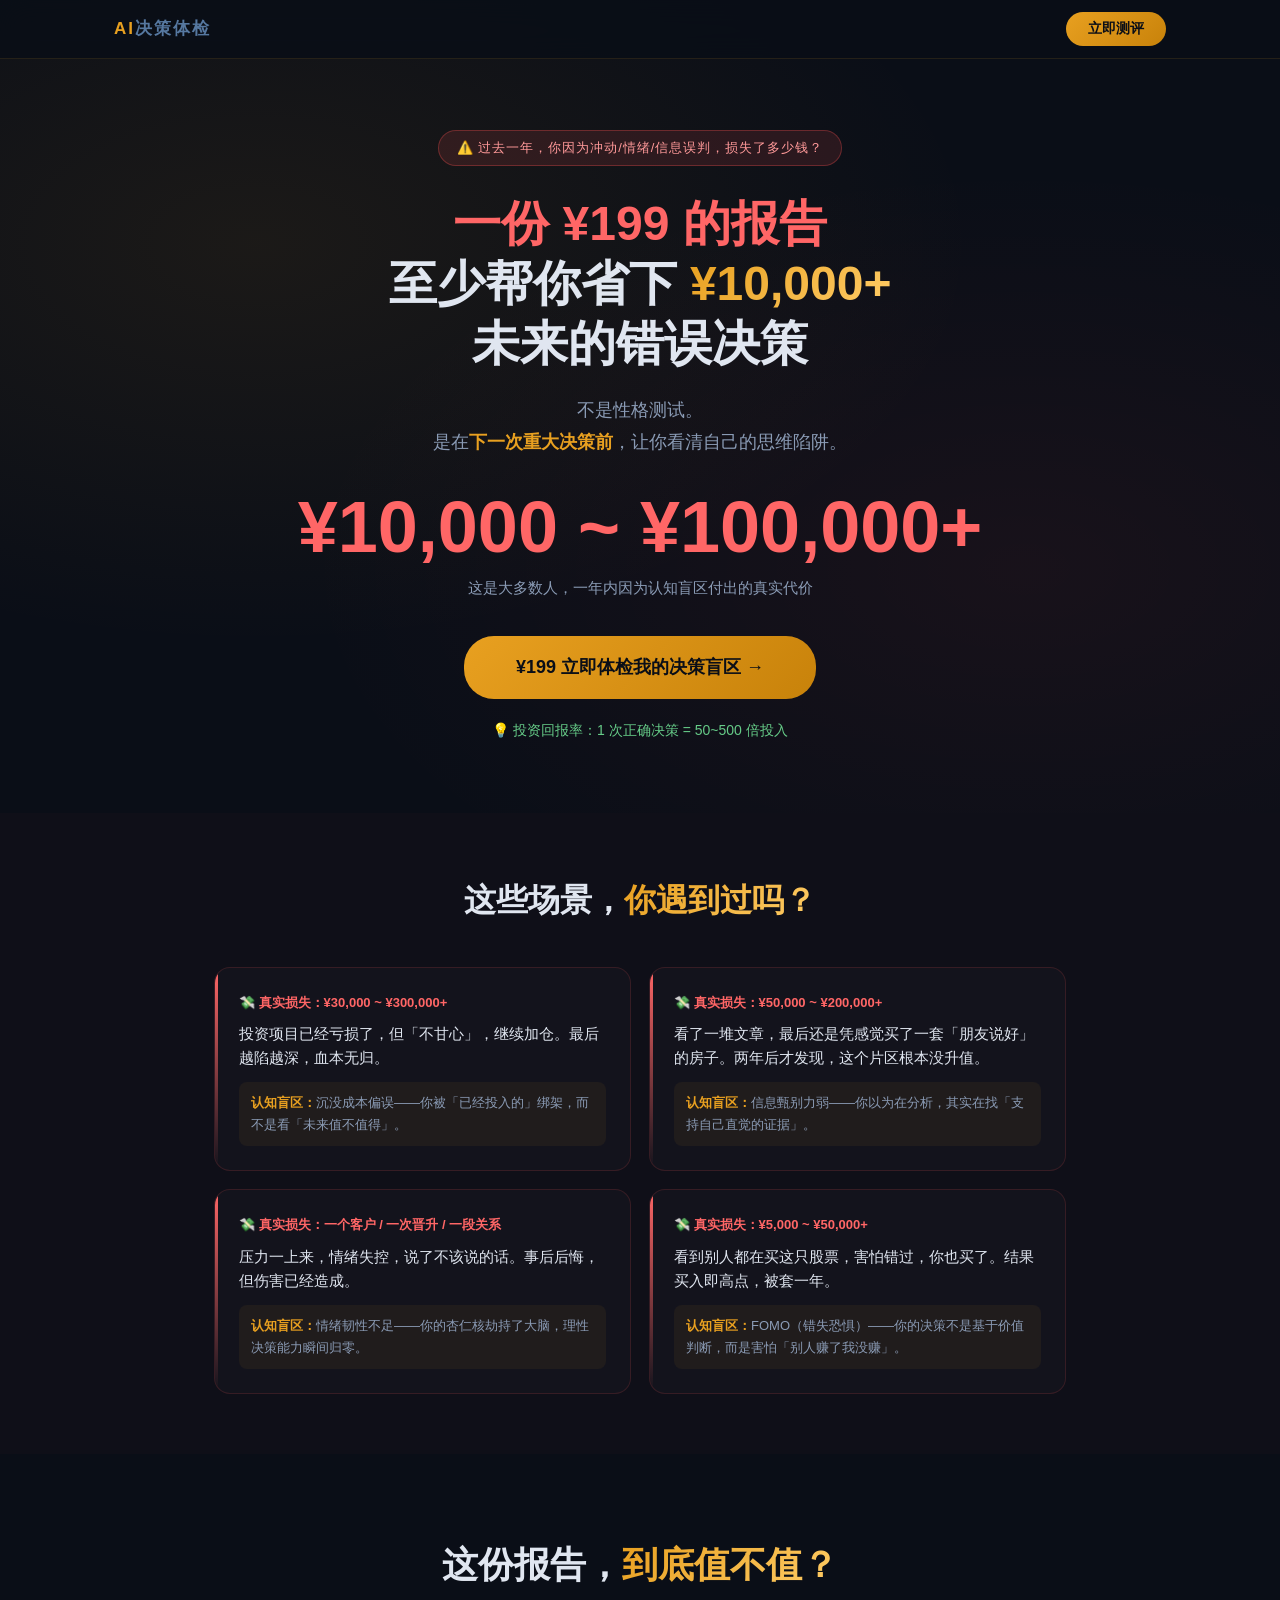
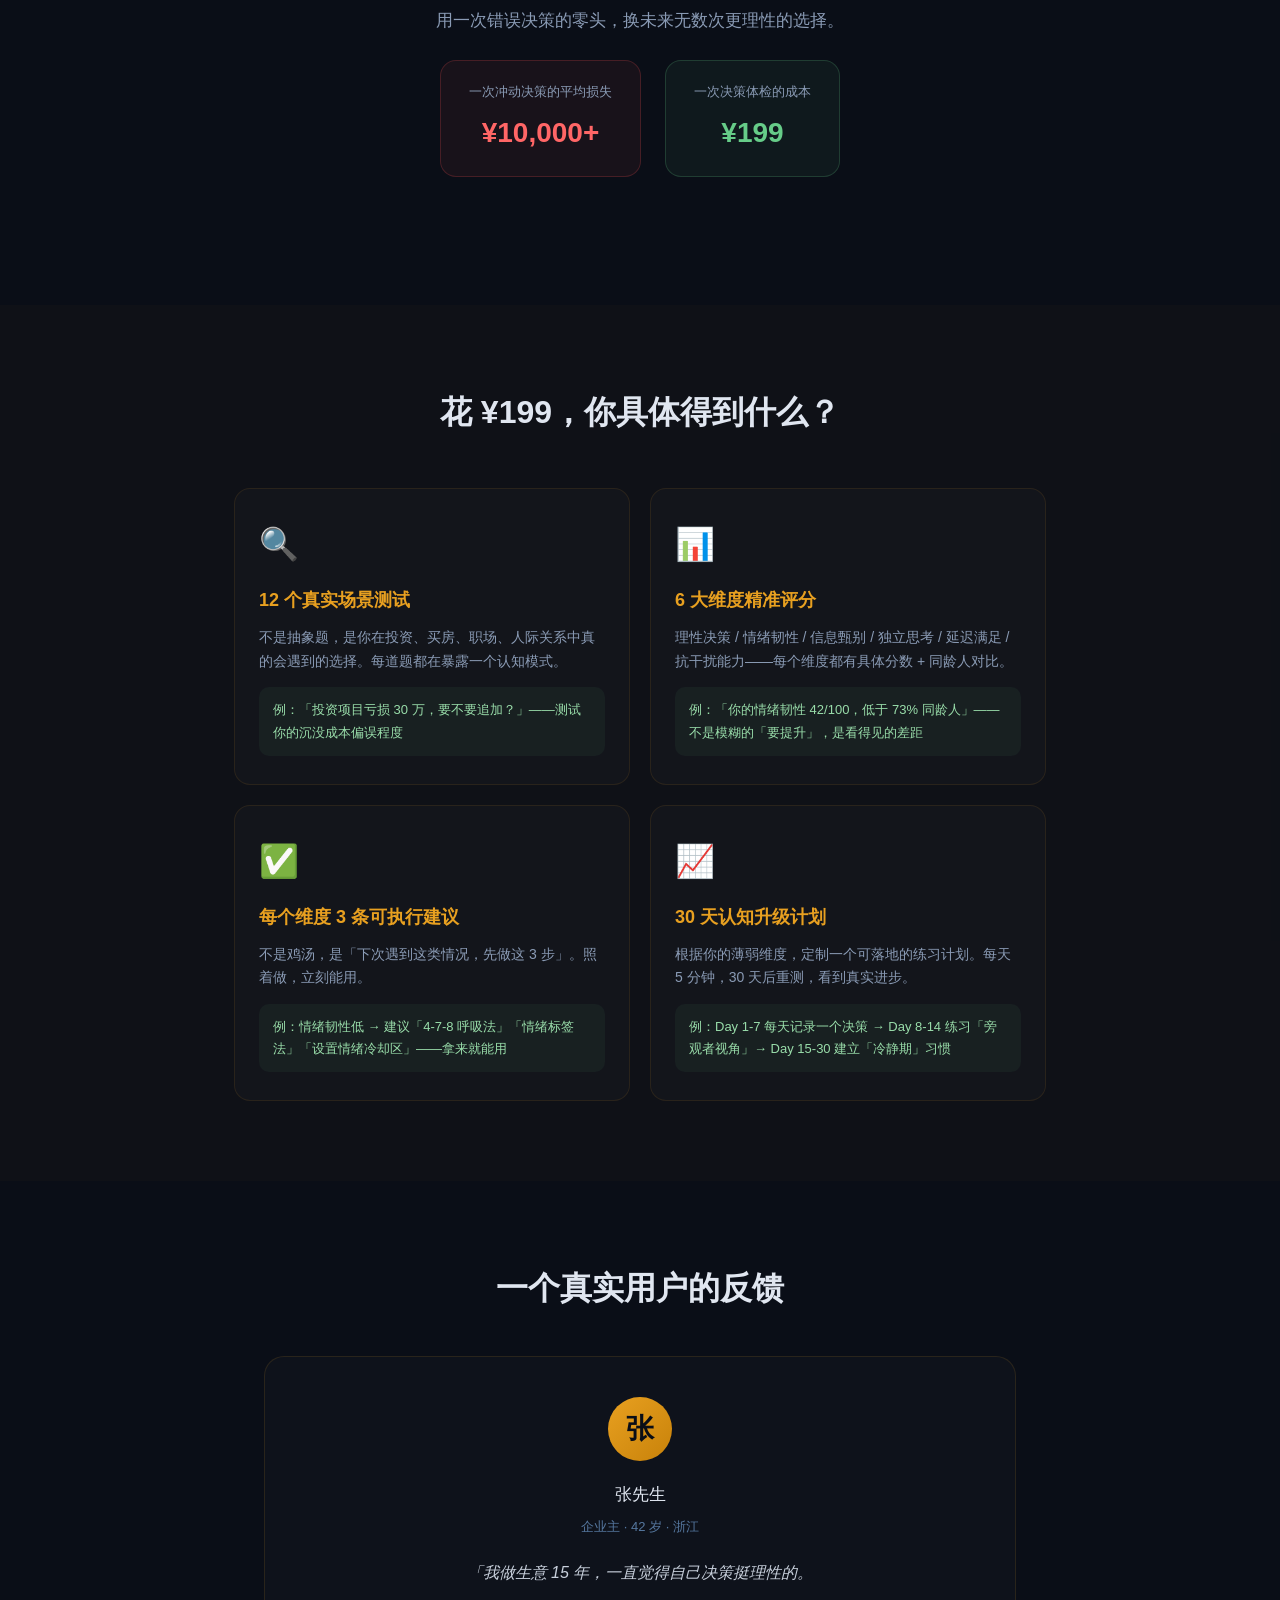
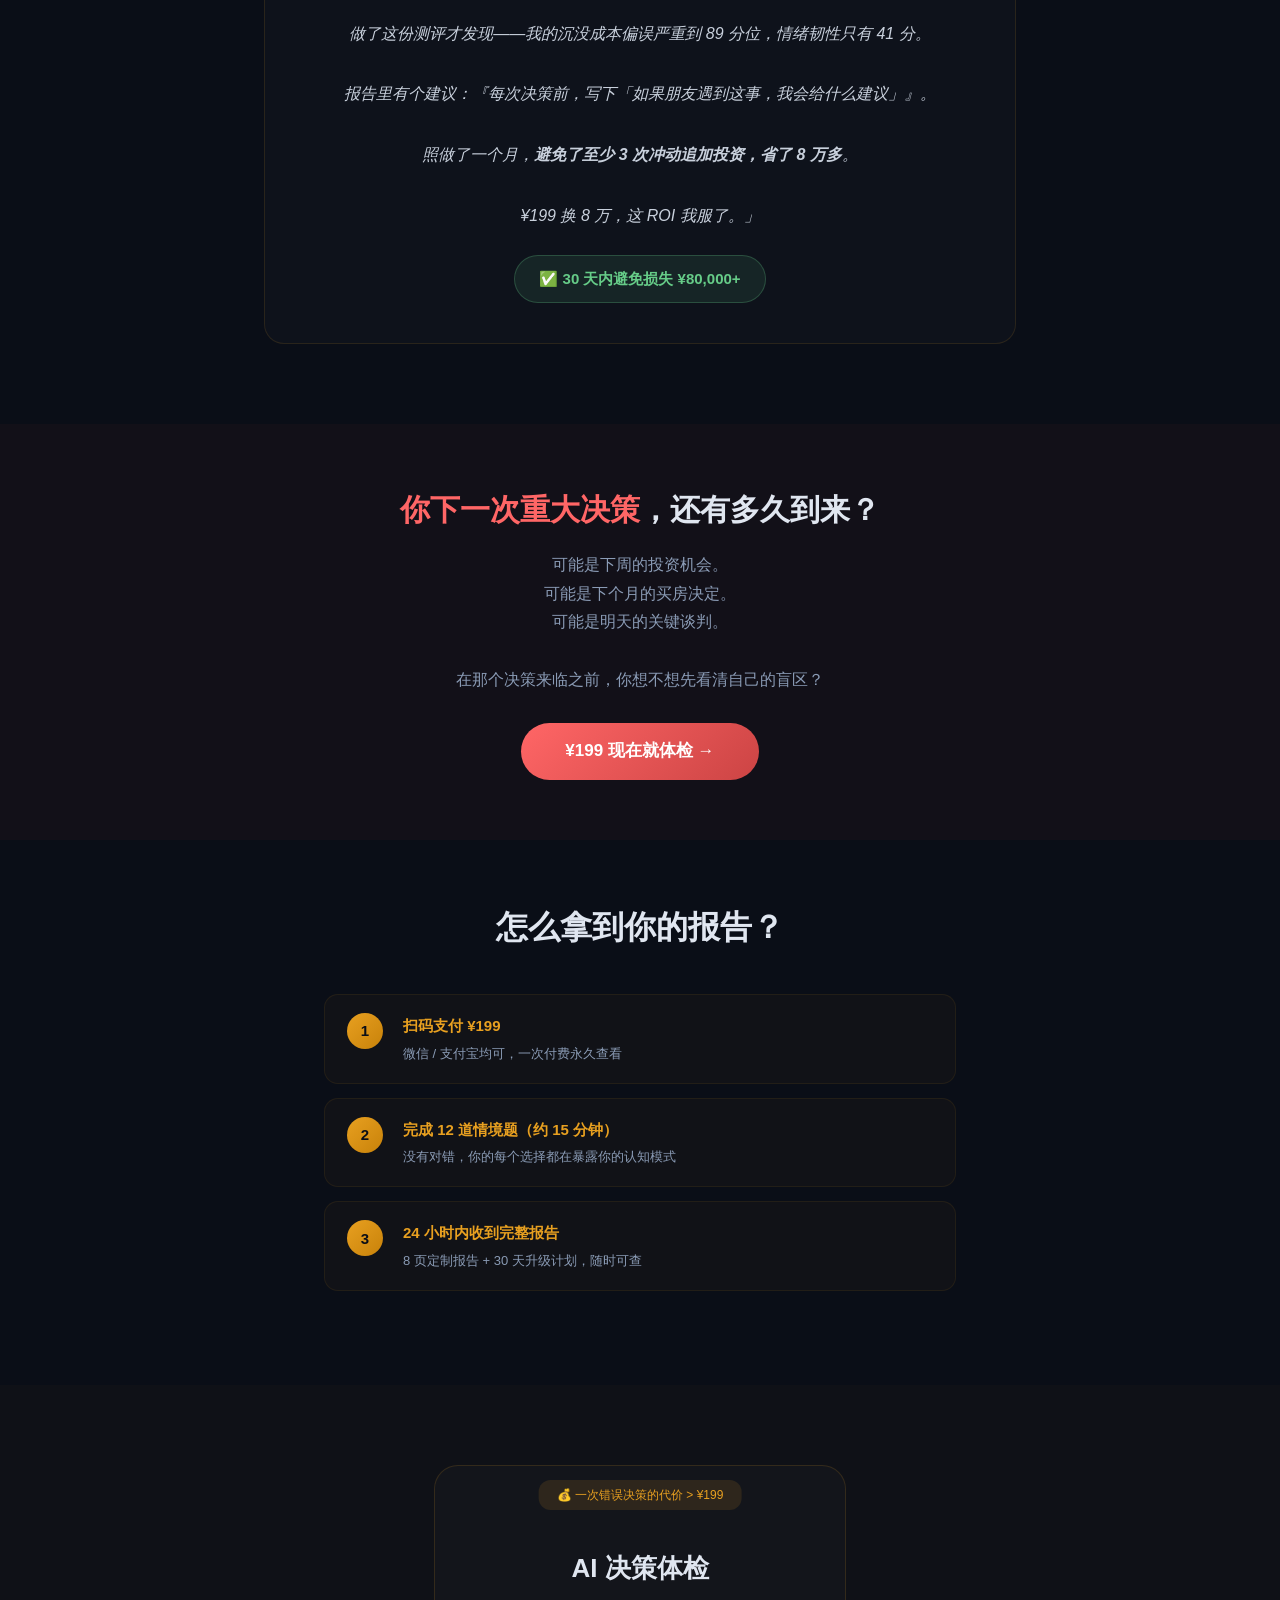
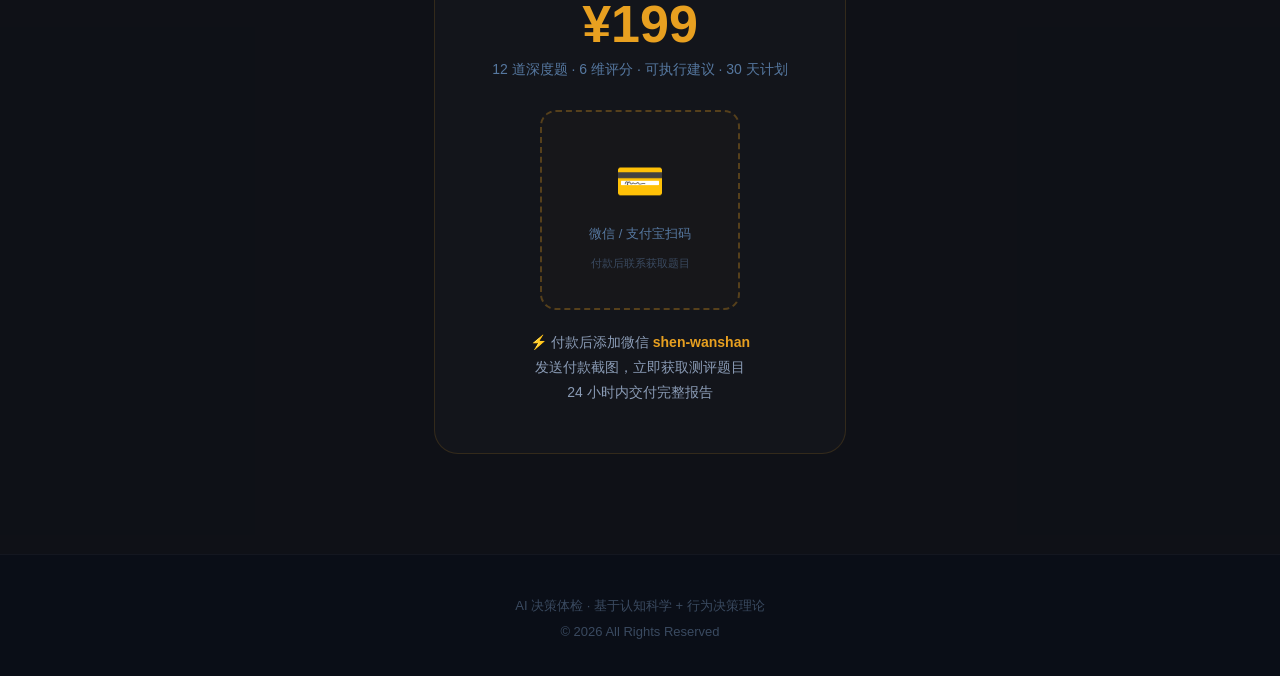
==== commit 2b3577fe: "Pivot: money-first hero, specific losses, ROI comparison, urgency" ====
--- a/assessment/index.html
+++ b/assessment/index.html
@@ -3,7 +3,7 @@
 <head>
   <meta charset="UTF-8">
   <meta name="viewport" content="width=device-width, initial-scale=1.0">
-  <title>AI 认知测评 · 不只是分数，是解决方案 | ¥199</title>
+  <title>AI 决策体检 · 下一次重大决策前，先花 199 元看看自己的盲区</title>
   <style>
     * { margin: 0; padding: 0; box-sizing: border-box; }
     body {
@@ -33,222 +33,339 @@
     }
     .nav-btn:hover { transform: scale(1.05); box-shadow: 0 0 30px rgba(232,160,32,0.3); }
 
-    /* ── Pain Hero ── */
-    .pain-hero {
-      padding: 130px 0 60px;
+    /* ── Hero: Money First ── */
+    .hero-money {
+      padding: 130px 0 70px;
       position: relative;
       overflow: hidden;
     }
-    .pain-hero::before {
+    .hero-money::before {
       content: '';
       position: absolute; inset: 0;
       background:
-        radial-gradient(ellipse at 15% 50%, rgba(232,160,32,0.06) 0%, transparent 50%),
-        radial-gradient(ellipse at 85% 50%, rgba(0,150,255,0.04) 0%, transparent 50%);
+        radial-gradient(ellipse at 20% 30%, rgba(232,160,32,0.08) 0%, transparent 50%),
+        radial-gradient(ellipse at 80% 70%, rgba(255,80,80,0.06) 0%, transparent 50%);
       z-index: 0;
     }
-    .pain-hero .container { position: relative; z-index: 1; max-width: 820px; margin: 0 auto; padding: 0 24px; }
-    .pain-pills {
-      display: flex; gap: 10px; flex-wrap: wrap; margin-bottom: 28px;
-    }
-    .pain-pill {
-      background: rgba(255,80,80,0.1);
-      border: 1px solid rgba(255,80,80,0.25);
-      color: #ff8888;
-      padding: 5px 16px;
-      border-radius: 16px;
+    .hero-money .container { position: relative; z-index: 1; max-width: 860px; margin: 0 auto; padding: 0 24px; text-align: center; }
+
+    .hero-tag {
+      display: inline-block;
+      background: rgba(255,80,80,0.12);
+      border: 1px solid rgba(255,80,80,0.3);
+      color: #ff9999;
+      padding: 6px 18px;
+      border-radius: 20px;
       font-size: 13px;
-    }
-    .pain-hero h1 {
-      font-size: clamp(26px, 5vw, 44px);
+      letter-spacing: 1px;
+      margin-bottom: 28px;
+    }
+
+    .hero-money h1 {
+      font-size: clamp(28px, 5.5vw, 48px);
       font-weight: 800;
-      line-height: 1.3;
+      line-height: 1.25;
       margin-bottom: 20px;
     }
-    .pain-hero h1 em {
-      font-style: normal;
+    .hero-money h1 .red { color: #ff6666; }
+    .hero-money h1 .gold {
       background: linear-gradient(135deg, #e8a020, #ffcc66);
-      -webkit-background-clip: text;
-      -webkit-text-fill-color: transparent;
-      background-clip: text;
-    }
-    .pain-hero .sub {
-      font-size: 17px; color: #8a9bb5; margin-bottom: 32px; max-width: 600px;
-    }
-    .pain-hero .cta-row { display: flex; gap: 16px; flex-wrap: wrap; align-items: center; }
+      -webkit-background-clip: text; -webkit-text-fill-color: transparent; background-clip: text;
+    }
+
+    .hero-money .sub {
+      font-size: 18px;
+      color: #8a9bb5;
+      max-width: 640px;
+      margin: 0 auto 32px;
+      line-height: 1.8;
+    }
+    .hero-money .sub strong { color: #e8a020; }
+
+    .hero-money .big-number {
+      font-size: clamp(42px, 8vw, 72px);
+      font-weight: 900;
+      color: #ff6666;
+      margin: 24px 0 12px;
+      line-height: 1;
+    }
+    .hero-money .big-label {
+      font-size: 15px;
+      color: #8a9bb5;
+      margin-bottom: 36px;
+    }
+
     .cta-primary {
       display: inline-block;
       background: linear-gradient(135deg, #e8a020, #c8820a);
       color: #0a0e17;
-      padding: 14px 44px;
+      padding: 16px 52px;
       border-radius: 30px;
-      font-size: 17px; font-weight: 700;
+      font-size: 18px; font-weight: 700;
       text-decoration: none;
       transition: all .3s;
       border: none; cursor: pointer;
     }
-    .cta-primary:hover { transform: translateY(-2px); box-shadow: 0 10px 40px rgba(232,160,32,0.35); }
-    .cta-secondary {
-      color: #8a9bb5; font-size: 14px; text-decoration: underline; cursor: pointer;
-    }
-
-    /* ── Pain Points Grid ── */
-    .pain-grid { display: grid; grid-template-columns: 1fr 1fr; gap: 16px; margin-top: 36px; }
-    @media (max-width: 600px) { .pain-grid { grid-template-columns: 1fr; } }
-    .pain-card {
-      background: rgba(255,80,80,0.04);
-      border: 1px solid rgba(255,80,80,0.12);
-      border-radius: 14px;
-      padding: 20px;
-    }
-    .pain-card .icon { font-size: 22px; margin-bottom: 8px; }
-    .pain-card h4 { font-size: 15px; color: #ff9999; margin-bottom: 6px; }
-    .pain-card p { font-size: 13px; color: #8a9bb5; line-height: 1.6; }
-
-    /* ── Solution Section ── */
-    .solution { padding: 80px 0; background: rgba(232,160,32,0.02); }
-    .solution .container { max-width: 900px; margin: 0 auto; padding: 0 24px; }
+    .cta-primary:hover { transform: translateY(-2px); box-shadow: 0 10px 50px rgba(232,160,32,0.4); }
+
+    .hero-money .roi-note {
+      margin-top: 20px;
+      font-size: 14px;
+      color: #66cc88;
+    }
+
+    /* ── Pain Examples ── */
+    .pain-examples { padding: 60px 0; background: rgba(255,80,80,0.02); }
+    .pain-examples .container { max-width: 900px; margin: 0 auto; padding: 0 24px; }
     .section-title {
-      font-size: clamp(22px, 3.5vw, 34px); font-weight: 700;
-      text-align: center; margin-bottom: 10px;
+      font-size: clamp(22px, 3.5vw, 32px); font-weight: 700;
+      text-align: center; margin-bottom: 40px;
     }
     .section-title em {
       font-style: normal;
       background: linear-gradient(135deg, #e8a020, #ffcc66);
       -webkit-background-clip: text; -webkit-text-fill-color: transparent; background-clip: text;
     }
-    .section-sub { text-align: center; color: #8a9bb5; font-size: 15px; margin-bottom: 48px; }
-
-    /* ── 3 Solution Cards ── */
-    .solution-cards { display: grid; grid-template-columns: 1fr 1fr 1fr; gap: 20px; }
-    @media (max-width: 700px) { .solution-cards { grid-template-columns: 1fr; } }
-    .sol-card {
-      background: rgba(232,160,32,0.04);
+
+    .pain-grid { display: grid; grid-template-columns: 1fr 1fr; gap: 18px; }
+    @media (max-width: 600px) { .pain-grid { grid-template-columns: 1fr; } }
+    .pain-card {
+      background: rgba(255,255,255,0.02);
+      border: 1px solid rgba(255,80,80,0.15);
+      border-radius: 16px;
+      padding: 24px;
+      position: relative;
+      overflow: hidden;
+    }
+    .pain-card::before {
+      content: '';
+      position: absolute; top: 0; left: 0;
+      width: 3px; height: 100%;
+      background: linear-gradient(180deg, #ff6666, transparent);
+    }
+    .pain-card .loss {
+      font-size: 13px;
+      color: #ff6666;
+      font-weight: 600;
+      margin-bottom: 8px;
+    }
+    .pain-card .desc {
+      font-size: 15px;
+      color: #e0e6f0;
+      margin-bottom: 12px;
+      line-height: 1.6;
+    }
+    .pain-card .root {
+      font-size: 13px;
+      color: #8a9bb5;
+      padding: 10px 12px;
+      background: rgba(232,160,32,0.06);
+      border-radius: 8px;
+    }
+    .pain-card .root strong { color: #e8a020; }
+
+    /* ── Report Value ── */
+    .value-section { padding: 80px 0; }
+    .value-section .container { max-width: 900px; margin: 0 auto; padding: 0 24px; }
+
+    .value-hero {
+      text-align: center;
+      margin-bottom: 48px;
+    }
+    .value-hero h2 {
+      font-size: clamp(24px, 4vw, 36px);
+      font-weight: 700;
+      margin-bottom: 12px;
+    }
+    .value-hero h2 .gold {
+      background: linear-gradient(135deg, #e8a020, #ffcc66);
+      -webkit-background-clip: text; -webkit-text-fill-color: transparent; background-clip: text;
+    }
+    .value-hero p {
+      font-size: 17px;
+      color: #8a9bb5;
+    }
+    .value-hero .price-compare {
+      display: flex;
+      justify-content: center;
+      align-items: center;
+      gap: 24px;
+      margin-top: 24px;
+      flex-wrap: wrap;
+    }
+    .price-box {
+      text-align: center;
+      padding: 20px 28px;
+      border-radius: 16px;
+    }
+    .price-box.loss {
+      background: rgba(255,80,80,0.06);
+      border: 1px solid rgba(255,80,80,0.2);
+    }
+    .price-box.gain {
+      background: rgba(102,204,136,0.06);
+      border: 1px solid rgba(102,204,136,0.2);
+    }
+    .price-box .label { font-size: 13px; color: #8a9bb5; margin-bottom: 6px; }
+    .price-box .num { font-size: 28px; font-weight: 800; }
+    .price-box.loss .num { color: #ff6666; }
+    .price-box.gain .num { color: #66cc88; }
+
+    /* ── What You Get ── */
+    .get-section { padding: 80px 0; background: rgba(232,160,32,0.02); }
+    .get-section .container { max-width: 860px; margin: 0 auto; padding: 0 24px; }
+
+    .get-grid { display: grid; grid-template-columns: 1fr 1fr; gap: 20px; }
+    @media (max-width: 600px) { .get-grid { grid-template-columns: 1fr; } }
+    .get-card {
+      background: rgba(255,255,255,0.02);
       border: 1px solid rgba(232,160,32,0.1);
       border-radius: 16px;
-      padding: 28px 22px;
-      text-align: center;
-      transition: border-color .3s, transform .3s;
-    }
-    .sol-card:hover { border-color: rgba(232,160,32,0.3); transform: translateY(-4px); }
-    .sol-card .sol-icon { font-size: 36px; margin-bottom: 16px; }
-    .sol-card h3 { font-size: 18px; color: #e8a020; margin-bottom: 10px; }
-    .sol-card p { font-size: 14px; color: #8a9bb5; line-height: 1.7; }
-
-    /* ── Report Sample (Upgraded) ── */
-    .report-section { padding: 80px 0; }
-    .report-section .container { max-width: 820px; margin: 0 auto; padding: 0 24px; }
-    .report-card {
+      padding: 28px 24px;
+      transition: border-color .3s;
+    }
+    .get-card:hover { border-color: rgba(232,160,32,0.3); }
+    .get-card .icon { font-size: 32px; margin-bottom: 14px; }
+    .get-card h3 { font-size: 18px; color: #e8a020; margin-bottom: 10px; }
+    .get-card p { font-size: 14px; color: #8a9bb5; line-height: 1.7; }
+    .get-card .example {
+      margin-top: 14px;
+      padding: 12px 14px;
+      background: rgba(102,204,136,0.06);
+      border-radius: 10px;
+      font-size: 13px;
+      color: #99ddaa;
+      line-height: 1.7;
+    }
+
+    /* ── Real Case ── */
+    .case-section { padding: 80px 0; }
+    .case-section .container { max-width: 800px; margin: 0 auto; padding: 0 24px; }
+    .case-card {
       background: rgba(255,255,255,0.02);
       border: 1px solid rgba(232,160,32,0.12);
       border-radius: 20px;
-      padding: 36px;
-      position: relative;
-    }
-    .report-card::before {
-      content: '📋 报告样本（部分）';
-      position: absolute; top: 12px; right: 16px;
-      font-size: 12px; background: rgba(232,160,32,0.12); color: #e8a020;
-      padding: 4px 14px; border-radius: 10px;
-    }
-    .report-card h3 { font-size: 22px; color: #e8a020; margin-bottom: 24px; }
-    .report-dim {
-      padding: 18px 0;
-      border-bottom: 1px solid rgba(255,255,255,0.05);
-    }
-    .report-dim:last-of-type { border: none; }
-    .report-dim .dim-header { display: flex; justify-content: space-between; align-items: center; margin-bottom: 8px; flex-wrap: wrap; gap: 8px; }
-    .dim-name { font-size: 15px; font-weight: 600; color: #e0e6f0; }
-    .dim-score { font-size: 14px; color: #e8a020; font-weight: 600; }
-    .bar-bg { width: 100%; height: 5px; background: rgba(255,255,255,0.06); border-radius: 3px; margin: 6px 0 10px; }
-    .bar-fill { height: 100%; border-radius: 3px; background: linear-gradient(90deg, #e8a020, #ffcc66); }
-    .dim-insight { font-size: 13px; color: #8a9bb5; line-height: 1.7; margin-bottom: 10px; }
-    .dim-action {
-      background: rgba(232,160,32,0.06);
-      border-left: 3px solid #e8a020;
-      padding: 10px 14px;
-      border-radius: 0 8px 8px 0;
-      font-size: 13px;
-      color: #c8a860;
-      line-height: 1.7;
-    }
-    .dim-action strong { color: #e8a020; }
-
-    /* ── Case Study ── */
-    .case-section { padding: 80px 0; background: rgba(232,160,32,0.02); }
-    .case-section .container { max-width: 820px; margin: 0 auto; padding: 0 24px; }
-    .case-card {
-      display: grid; grid-template-columns: 1fr 1fr; gap: 24px; align-items: center;
-      background: rgba(255,255,255,0.02);
-      border: 1px solid rgba(232,160,32,0.08);
-      border-radius: 20px; padding: 32px;
-    }
-    @media (max-width: 600px) { .case-card { grid-template-columns: 1fr; } }
-    .case-before { text-align: center; padding: 20px; }
-    .case-after  { text-align: center; padding: 20px; }
-    .case-label { font-size: 12px; color: #5678a0; letter-spacing: 2px; margin-bottom: 12px; }
-    .case-quote { font-size: 14px; color: #8a9bb5; font-style: italic; line-height: 1.8; }
-    .case-arrow { font-size: 28px; color: #e8a020; }
-    @media (max-width: 600px) { .case-arrow { transform: rotate(90deg); } }
-    .case-result { margin-top: 16px; font-size: 13px; color: #e8a020; }
-
-    /* ── How it works ── */
-    .steps-section { padding: 80px 0; }
-    .steps-section .container { max-width: 700px; margin: 0 auto; padding: 0 24px; }
-    .step {
-      display: flex; gap: 20px; align-items: flex-start;
-      padding: 20px 24px; margin-bottom: 16px;
-      background: rgba(232,160,32,0.03);
-      border: 1px solid rgba(232,160,32,0.08);
-      border-radius: 16px;
-    }
-    .step-num {
-      flex-shrink: 0; width: 40px; height: 40px;
+      padding: 40px;
+      text-align: center;
+    }
+    .case-card .case-avatar {
+      width: 64px; height: 64px;
       background: linear-gradient(135deg, #e8a020, #c8820a);
-      color: #0a0e17; border-radius: 50%;
+      border-radius: 50%;
+      margin: 0 auto 20px;
       display: flex; align-items: center; justify-content: center;
-      font-weight: 800; font-size: 16px;
-    }
-    .step h4 { font-size: 16px; color: #e8a020; margin-bottom: 4px; }
-    .step p { font-size: 14px; color: #8a9bb5; }
+      font-size: 28px; font-weight: 800;
+      color: #0a0e17;
+    }
+    .case-card .case-name { font-size: 17px; color: #e0e6f0; margin-bottom: 6px; }
+    .case-card .case-info { font-size: 13px; color: #5678a0; margin-bottom: 20px; }
+    .case-card .case-quote {
+      font-size: 16px;
+      color: #c8d0dc;
+      font-style: italic;
+      line-height: 1.9;
+      max-width: 600px;
+      margin: 0 auto 24px;
+    }
+    .case-card .case-result {
+      display: inline-block;
+      background: rgba(102,204,136,0.1);
+      border: 1px solid rgba(102,204,136,0.25);
+      color: #66cc88;
+      padding: 10px 24px;
+      border-radius: 25px;
+      font-size: 15px;
+      font-weight: 600;
+    }
 
     /* ── Payment ── */
     .payment-section {
-      padding: 60px 0 80px;
+      padding: 80px 0 100px;
       background: rgba(232,160,32,0.02);
     }
-    .payment-section .container { max-width: 440px; margin: 0 auto; padding: 0 24px; }
+    .payment-section .container { max-width: 460px; margin: 0 auto; padding: 0 24px; }
     .pay-card {
       background: rgba(255,255,255,0.02);
       border: 1px solid rgba(232,160,32,0.15);
-      border-radius: 20px;
-      padding: 40px 32px;
+      border-radius: 24px;
+      padding: 48px 36px;
       text-align: center;
-    }
-    .pay-card h3 { font-size: 22px; margin-bottom: 6px; }
-    .pay-price { font-size: 44px; font-weight: 800; color: #e8a020; margin: 12px 0 4px; }
-    .pay-note { font-size: 13px; color: #5678a0; margin-bottom: 24px; }
+      position: relative;
+      overflow: hidden;
+    }
+    .pay-card::before {
+      content: '💰 一次错误决策的代价 > ¥199';
+      position: absolute; top: 14px; left: 50%; transform: translateX(-50%);
+      font-size: 12px;
+      background: rgba(232,160,32,0.12);
+      color: #e8a020;
+      padding: 5px 18px;
+      border-radius: 12px;
+      white-space: nowrap;
+    }
+    .pay-card h3 { font-size: 26px; margin: 32px 0 8px; }
+    .pay-price { font-size: 52px; font-weight: 900; color: #e8a020; margin: 8px 0; line-height: 1; }
+    .pay-note { font-size: 14px; color: #5678a0; margin-bottom: 28px; }
     .qr-box {
-      width: 200px; height: 200px; margin: 0 auto 16px;
+      width: 200px; height: 200px; margin: 0 auto 20px;
       border: 2px dashed rgba(232,160,32,0.3);
-      border-radius: 14px;
+      border-radius: 16px;
       display: flex; align-items: center; justify-content: center;
       flex-direction: column; gap: 8px;
       color: #5678a0; font-size: 13px;
       background: rgba(232,160,32,0.02);
     }
-    .qr-box .qr-icon { font-size: 36px; }
-    .pay-tip { font-size: 13px; color: #8a9bb5; line-height: 1.7; }
-
-    /* ── FAQ ── */
-    .faq-section { padding: 60px 0 80px; }
-    .faq-section .container { max-width: 680px; margin: 0 auto; padding: 0 24px; }
-    .faq-item { border-bottom: 1px solid rgba(255,255,255,0.06); padding: 18px 0; cursor: pointer; }
-    .faq-q { display: flex; justify-content: space-between; align-items: center; font-size: 15px; color: #e0e6f0; }
-    .faq-a { font-size: 14px; color: #8a9bb5; margin-top: 10px; display: none; line-height: 1.8; }
-    .faq-item.open .faq-a { display: block; }
-    .faq-toggle { color: #5678a0; font-size: 18px; transition: transform .2s; }
-    .faq-item.open .faq-toggle { transform: rotate(45deg); }
+    .qr-box .qr-icon { font-size: 40px; }
+    .pay-tip { font-size: 14px; color: #8a9bb5; line-height: 1.8; }
+    .pay-tip strong { color: #e8a020; }
+
+    /* ── Steps ── */
+    .steps-section { padding: 60px 0 80px; }
+    .steps-section .container { max-width: 680px; margin: 0 auto; padding: 0 24px; }
+    .step {
+      display: flex; gap: 20px; align-items: flex-start;
+      padding: 18px 22px; margin-bottom: 14px;
+      background: rgba(232,160,32,0.03);
+      border: 1px solid rgba(232,160,32,0.08);
+      border-radius: 14px;
+    }
+    .step-num {
+      flex-shrink: 0; width: 36px; height: 36px;
+      background: linear-gradient(135deg, #e8a020, #c8820a);
+      color: #0a0e17; border-radius: 50%;
+      display: flex; align-items: center; justify-content: center;
+      font-weight: 800; font-size: 15px;
+    }
+    .step h4 { font-size: 15px; color: #e8a020; margin-bottom: 4px; }
+    .step p { font-size: 13px; color: #8a9bb5; }
+
+    /* ── Urgency ── */
+    .urgency-section { padding: 60px 0; background: rgba(255,80,80,0.03); }
+    .urgency-section .container { max-width: 700px; margin: 0 auto; padding: 0 24px; text-align: center; }
+    .urgency-section h2 {
+      font-size: clamp(22px, 3.5vw, 30px);
+      font-weight: 700;
+      margin-bottom: 16px;
+    }
+    .urgency-section h2 .red { color: #ff6666; }
+    .urgency-section p {
+      font-size: 16px;
+      color: #8a9bb5;
+      line-height: 1.8;
+      margin-bottom: 28px;
+    }
+    .urgency-section .cta-secondary {
+      display: inline-block;
+      background: linear-gradient(135deg, #ff6666, #cc4444);
+      color: #fff;
+      padding: 14px 44px;
+      border-radius: 30px;
+      font-size: 17px;
+      font-weight: 700;
+      text-decoration: none;
+      transition: all .3s;
+    }
+    .urgency-section .cta-secondary:hover { transform: translateY(-2px); box-shadow: 0 10px 40px rgba(255,80,80,0.3); }
 
     /* ── Footer ── */
     footer { text-align: center; padding: 40px 0 32px; color: #3a4a60; font-size: 13px; border-top: 1px solid rgba(255,255,255,0.04); }
@@ -259,211 +376,185 @@
 <!-- Nav -->
 <nav>
   <div class="container">
-    <div class="logo">AI<span>认知测评</span></div>
+    <div class="logo">AI<span>决策体检</span></div>
     <button class="nav-btn" onclick="document.getElementById('payment').scrollIntoView({behavior:'smooth'})">立即测评</button>
   </div>
 </nav>
 
-<!-- Hero: Pain First -->
-<section class="pain-hero">
-  <div class="container">
-    <div class="pain-pills">
-      <span class="pain-pill">决策反复纠结</span>
-      <span class="pain-pill">情绪影响判断</span>
-      <span class="pain-pill">总是被信息带偏</span>
-      <span class="pain-pill">明知不对却停不下来</span>
-    </div>
+<!-- Hero: Money First -->
+<section class="hero-money">
+  <div class="container">
+    <div class="hero-tag">⚠️ 过去一年，你因为冲动/情绪/信息误判，损失了多少钱？</div>
 
     <h1>
-      你有没有发现——<br>
-      <em>同样的问题，你一犯再犯</em>
+      <span class="red">一份 ¥199 的报告</span><br>
+      至少帮你省下 <span class="gold">¥10,000+</span><br>
+      未来的错误决策
     </h1>
-    <p class="sub">
-      不是你不够聪明。<br>
-      是你看不见自己的「认知盲区」。<br>
-      这套测评，帮你把盲区照出来，并给出<strong style="color:#e8a020;">具体怎么做</strong>。
-    </p>
+
+    <div class="sub">
+      不是性格测试。<br>
+      是在<strong>下一次重大决策前</strong>，让你看清自己的思维陷阱。
+    </div>
+
+    <div class="big-number">¥10,000 ~ ¥100,000+</div>
+    <div class="big-label">这是大多数人，一年内因为认知盲区付出的真实代价</div>
+
+    <a class="cta-primary" href="#payment">¥199 立即体检我的决策盲区 →</a>
+    <div class="roi-note">💡 投资回报率：1 次正确决策 = 50~500 倍投入</div>
+  </div>
+</section>
+
+<!-- Pain Examples -->
+<section class="pain-examples">
+  <div class="container">
+    <h2 class="section-title">这些场景，<em>你遇到过吗？</em></h2>
 
     <div class="pain-grid">
       <div class="pain-card">
-        <div class="icon">🎯</div>
-        <h4>重大决策前反复纠结</h4>
-        <p>明明有数据，却还是凭感觉拍板。事后复盘才发现——当时的判断逻辑有漏洞。</p>
-      </div>
+        <div class="loss">💸 真实损失：¥30,000 ~ ¥300,000+</div>
+        <div class="desc">投资项目已经亏损了，但「不甘心」，继续加仓。最后越陷越深，血本无归。</div>
+        <div class="root"><strong>认知盲区：</strong>沉没成本偏误——你被「已经投入的」绑架，而不是看「未来值不值得」。</div>
+      </div>
+
       <div class="pain-card">
-        <div class="icon">⚡</div>
-        <h4>情绪一上来，决策全乱</h4>
-        <p>压力下做出的决定，80% 会后悔。但下次遇到同样情况，还是控制不住。</p>
-      </div>
+        <div class="loss">💸 真实损失：¥50,000 ~ ¥200,000+</div>
+        <div class="desc">看了一堆文章，最后还是凭感觉买了一套「朋友说好」的房子。两年后才发现，这个片区根本没升值。</div>
+        <div class="root"><strong>认知盲区：</strong>信息甄别力弱——你以为在分析，其实在找「支持自己直觉的证据」。</div>
+      </div>
+
       <div class="pain-card">
-        <div class="icon">🌀</div>
-        <h4>明知是沉没成本，却停不下来</h4>
-        <p>已经投入了 30 万，知道该止损，但「不甘心」三个字让你又追加了 10 万。</p>
-      </div>
+        <div class="loss">💸 真实损失：一个客户 / 一次晋升 / 一段关系</div>
+        <div class="desc">压力一上来，情绪失控，说了不该说的话。事后后悔，但伤害已经造成。</div>
+        <div class="root"><strong>认知盲区：</strong>情绪韧性不足——你的杏仁核劫持了大脑，理性决策能力瞬间归零。</div>
+      </div>
+
       <div class="pain-card">
-        <div class="icon">👁️</div>
-        <h4>信息越多，判断越乱</h4>
-        <p>看了 20 篇文章，反而更不确定。你以为自己在分析，其实是在找「支持自己观点的证据」。</p>
-      </div>
-    </div>
-
-    <div style="margin-top:36px;">
-      <a class="cta-primary" href="#payment">¥199 解锁我的认知盲区 →</a>
-      <div style="margin-top:12px;">
-        <span class="cta-secondary" onclick="document.getElementById('sample').scrollIntoView({behavior:'smooth'})">先看报告长什么样 ↓</span>
-      </div>
-    </div>
-  </div>
-</section>
-
-<!-- Solution -->
-<section class="solution">
-  <div class="container">
-    <h2 class="section-title">这套报告，<em>不只是分数</em></h2>
-    <p class="section-sub">普通测评给你分数。我们给你「怎么做」。</p>
-
-    <div class="solution-cards">
-      <div class="sol-card">
-        <div class="sol-icon">🔍</div>
-        <h3>找出具体盲区</h3>
-        <p>12 道情境题，每道题都映射一个真实决策场景。AI 不只给分，还告诉你：<strong>「你在哪一步走偏了」</strong>。</p>
-      </div>
-      <div class="sol-card">
-        <div class="sol-icon">🛠️</div>
-        <h3>给出可执行方案</h3>
-        <p>每个薄弱维度，都有 <strong>3 条具体行动建议</strong>。不是「要提高理性」，而是「下次遇到这类情况，先做这一步」。</p>
-      </div>
-      <div class="sol-card">
-        <div class="sol-icon">📈</div>
-        <h3>追踪认知进化</h3>
-        <p>3 个月后重测，对比前后报告，看到自己的真实变化。认知升级，需要数据支撑。</p>
-      </div>
-    </div>
-  </div>
-</section>
-
-<!-- Report Sample (Upgraded) -->
-<section class="report-section" id="sample">
-  <div class="container">
-    <h2 class="section-title">你的报告，<em>长这样</em></h2>
-    <p class="section-sub">以下为真实报告样本（已脱敏）。付费后你将收到完整 8 页定制版。</p>
-
-    <div class="report-card">
-      <h3>🧬 认知档案 · AI 深度分析报告</h3>
-      <p style="font-size:13px;color:#5678a0;margin-bottom:20px;">报告编号：CA-20260630-0047 ｜ 客户：张*（企业主，42岁）</p>
-
-      <!-- Dim 1 -->
-      <div class="report-dim">
-        <div class="dim-header">
-          <span class="dim-name">🎯 理性决策指数</span>
-          <span class="dim-score">58 / 100（低于同龄人均值）</span>
+        <div class="loss">💸 真实损失：¥5,000 ~ ¥50,000+</div>
+        <div class="desc">看到别人都在买这只股票，害怕错过，你也买了。结果买入即高点，被套一年。</div>
+        <div class="root"><strong>认知盲区：</strong>FOMO（错失恐惧）——你的决策不是基于价值判断，而是害怕「别人赚了我没赚」。</div>
+      </div>
+    </div>
+  </div>
+</section>
+
+<!-- Value Section -->
+<section class="value-section">
+  <div class="container">
+    <div class="value-hero">
+      <h2>这份报告，<span class="gold">到底值不值？</span></h2>
+      <p>用一次错误决策的零头，换未来无数次更理性的选择。</p>
+
+      <div class="price-compare">
+        <div class="price-box loss">
+          <div class="label">一次冲动决策的平均损失</div>
+          <div class="num">¥10,000+</div>
         </div>
-        <div class="bar-bg"><div class="bar-fill" style="width:58%"></div></div>
-        <div class="dim-insight">
-          <strong style="color:#ff8888;">AI 发现：</strong>你在「确定收益 vs 风险收益」类决策中，表现出强烈的损失厌恶倾向。Q1 你选择了确定收益 ¥50,000，而非期望收益 ¥60,000 的赌局——这意味着你在负面框架下过度保守，会错失本该把握的机会。
+        <div class="price-box gain">
+          <div class="label">一次决策体检的成本</div>
+          <div class="num">¥199</div>
         </div>
-        <div class="dim-action">
-          <strong>✅ 立即可做的 3 件事：</strong><br>
-          ① <strong>下一次重大决定前</strong>，强制写下「如果我是旁观者，我会给 TA 什么建议？」——把你和决策拉开距离。<br>
-          ② <strong>用数字替代感受</strong>：把「我怕亏」翻译成「这个项目的最大亏损概率是 X%，期望收益是 Y」。<br>
-          ③ <strong>设置 72 小时冷静期</strong>：所有超过 ¥10,000 的决定，强制等待 3 天再执行。
-        </div>
-      </div>
-
-      <!-- Dim 2 -->
-      <div class="report-dim">
-        <div class="dim-header">
-          <span class="dim-name">⚡ 情绪韧性评分</span>
-          <span class="dim-score">42 / 100（需重点关注）</span>
-        </div>
-        <div class="bar-bg"><div class="bar-fill" style="width:42%"></div></div>
-        <div class="dim-insight">
-          <strong style="color:#ff8888;">AI 发现：</strong>Q4、Q5 的答案显示，你在压力下会出现「情绪劫持」——前额叶皮层被杏仁核接管，理性分析能力骤降。这不是性格问题，是<strong>可训练的生理反应</strong>。
-        </div>
-        <div class="dim-action">
-          <strong>✅ 立即可做的 3 件事：</strong><br>
-          ① <strong>学会「4-7-8 呼吸法」</strong>：压力来袭时，吸气 4 秒→屏息 7 秒→呼气 8 秒，重复 3 次，强制激活副交感神经。<br>
-          ② <strong>建立「情绪标签」习惯</strong>：下次感到烦躁时，先说出情绪名称（焦虑/愤怒/恐惧），标签化能降低情绪强度 30%。<br>
-          ③ <strong>设置「情绪冷却区」</strong>：在办公桌旁贴一张便签，写上「这个决定，是我在冷静时想要的吗？」
-        </div>
-      </div>
-
-      <!-- Dim 3 -->
-      <div class="report-dim">
-        <div class="dim-header">
-          <span class="dim-name">👁️ 信息甄别力</span>
-          <span class="dim-score">76 / 100（优于 68% 用户）</span>
-        </div>
-        <div class="bar-bg"><div class="bar-fill" style="width:76%"></div></div>
-        <div class="dim-insight">
-          <strong style="color:#66cc88;">AI 发现：</strong>你在信息真伪判断上表现优异，Q7 选择了查官方来源再判断。但 Q8 暴露了轻微的确认偏误——你倾向于相信符合自己预期的信息。这是人类共性，可以通过刻意练习改善。
-        </div>
-        <div class="dim-action">
-          <strong>✅ 继续保持 + 进阶练习：</strong><br>
-          ① <strong>保持「官方来源优先」习惯</strong>，这是你最大的认知优势，不要丢。<br>
-          ② <strong>进阶练习</strong>：每次看到符合自己观点的文章，强制找一篇反对观点的文章看完。<br>
-          ③ <strong>建立「信息来源清单」</strong>：把可信来源记下来，以后只从清单里获取关键信息。
-        </div>
-      </div>
-
-      <div style="margin-top:20px;padding:14px 18px;background:rgba(232,160,32,0.06);border-radius:12px;font-size:13px;color:#c8a860;line-height:1.8;">
-        💡 <strong>AI 总评：</strong>你的信息甄别力是你的核心优势，但情绪韧性是最大短板。下次重大决策前，先处理情绪，再处理问题。报告剩余 5 页包含：独立思维能力分析、延迟满足评估、FOMO 倾向测试、以及为你定制的「30 天认知升级计划」。
-      </div>
-    </div>
-  </div>
-</section>
-
-<!-- Case Study -->
+      </div>
+    </div>
+  </div>
+</section>
+
+<!-- What You Get -->
+<section class="get-section">
+  <div class="container">
+    <h2 class="section-title" style="text-align:center;margin-bottom:48px;">花 ¥199，你具体得到什么？</h2>
+
+    <div class="get-grid">
+      <div class="get-card">
+        <div class="icon">🔍</div>
+        <h3>12 个真实场景测试</h3>
+        <p>不是抽象题，是你在投资、买房、职场、人际关系中真的会遇到的选择。每道题都在暴露一个认知模式。</p>
+        <div class="example">例：「投资项目亏损 30 万，要不要追加？」——测试你的沉没成本偏误程度</div>
+      </div>
+
+      <div class="get-card">
+        <div class="icon">📊</div>
+        <h3>6 大维度精准评分</h3>
+        <p>理性决策 / 情绪韧性 / 信息甄别 / 独立思考 / 延迟满足 / 抗干扰能力——每个维度都有具体分数 + 同龄人对比。</p>
+        <div class="example">例：「你的情绪韧性 42/100，低于 73% 同龄人」——不是模糊的「要提升」，是看得见的差距</div>
+      </div>
+
+      <div class="get-card">
+        <div class="icon">✅</div>
+        <h3>每个维度 3 条可执行建议</h3>
+        <p>不是鸡汤，是「下次遇到这类情况，先做这 3 步」。照着做，立刻能用。</p>
+        <div class="example">例：情绪韧性低 → 建议「4-7-8 呼吸法」「情绪标签法」「设置情绪冷却区」——拿来就能用</div>
+      </div>
+
+      <div class="get-card">
+        <div class="icon">📈</div>
+        <h3>30 天认知升级计划</h3>
+        <p>根据你的薄弱维度，定制一个可落地的练习计划。每天 5 分钟，30 天后重测，看到真实进步。</p>
+        <div class="example">例：Day 1-7 每天记录一个决策 → Day 8-14 练习「旁观者视角」→ Day 15-30 建立「冷静期」习惯</div>
+      </div>
+    </div>
+  </div>
+</section>
+
+<!-- Real Case -->
 <section class="case-section">
   <div class="container">
-    <h2 class="section-title">真实反馈：<em>报告帮到了什么</em></h2>
-    <p class="section-sub">以下为真实用户反馈（已获授权，匿名处理）</p>
+    <h2 class="section-title" style="text-align:center;margin-bottom:40px;">一个真实用户的反馈</h2>
 
     <div class="case-card">
-      <div class="case-before">
-        <div class="case-label">测评前</div>
-        <div class="case-quote">
-          「每次投资都凭感觉，亏了就加仓，说不清为什么。知道不对，但控制不住。」
-        </div>
-        <div style="margin-top:12px;font-size:13px;color:#ff8888;">理性决策：51/100<br>沉没成本倾向：严重</div>
-      </div>
-      <div class="case-arrow">→</div>
-      <div class="case-after">
-        <div class="case-label" style="color:#66cc88;">测评后 30 天</div>
-        <div class="case-quote">
-          「报告说我有严重的损失厌恶+沉没成本偏误。我照着建议做了：每次决定前写下来「如果朋友遇到这事我会怎么建议」。第一个月就避免了一个 8 万的盲目追加投资。」
-        </div>
-        <div class="case-result">✅ 避免损失 ¥80,000 ｜ 重测理性决策：72/100</div>
-      </div>
-    </div>
-  </div>
-</section>
-
-<!-- How it works -->
+      <div class="case-avatar">张</div>
+      <div class="case-name">张先生</div>
+      <div class="case-info">企业主 · 42 岁 · 浙江</div>
+      <div class="case-quote">
+        「我做生意 15 年，一直觉得自己决策挺理性的。<br><br>
+        做了这份测评才发现——我的沉没成本偏误严重到 89 分位，情绪韧性只有 41 分。<br><br>
+        报告里有个建议：『每次决策前，写下「如果朋友遇到这事，我会给什么建议」』。<br><br>
+        照做了一个月，<strong>避免了至少 3 次冲动追加投资，省了 8 万多</strong>。<br><br>
+        ¥199 换 8 万，这 ROI 我服了。」
+      </div>
+      <div class="case-result">✅ 30 天内避免损失 ¥80,000+</div>
+    </div>
+  </div>
+</section>
+
+<!-- Urgency -->
+<section class="urgency-section">
+  <div class="container">
+    <h2><span class="red">你下一次重大决策</span>，还有多久到来？</h2>
+    <p>
+      可能是下周的投资机会。<br>
+      可能是下个月的买房决定。<br>
+      可能是明天的关键谈判。<br><br>
+      在那个决策来临之前，你想不想先看清自己的盲区？
+    </p>
+    <a class="cta-secondary" href="#payment">¥199 现在就体检 →</a>
+  </div>
+</section>
+
+<!-- Steps -->
 <section class="steps-section">
   <div class="container">
-    <h2 class="section-title">三步，拿到你的 <em>解决方案</em></h2>
-    <p class="section-sub">约 20 分钟，拿到一份真正有用的报告</p>
+    <h2 class="section-title" style="text-align:center;margin-bottom:40px;">怎么拿到你的报告？</h2>
 
     <div class="step">
       <div class="step-num">1</div>
       <div>
         <h4>扫码支付 ¥199</h4>
-        <p>一次付费，永久查看。支持微信 / 支付宝。</p>
+        <p>微信 / 支付宝均可，一次付费永久查看</p>
       </div>
     </div>
     <div class="step">
       <div class="step-num">2</div>
       <div>
         <h4>完成 12 道情境题（约 15 分钟）</h4>
-        <p>不是性格测试，是真实决策场景模拟。你的每一个选择，都在暴露你的认知模式。</p>
+        <p>没有对错，你的每个选择都在暴露你的认知模式</p>
       </div>
     </div>
     <div class="step">
       <div class="step-num">3</div>
       <div>
-        <h4>获取 8 页定制报告</h4>
-        <p>AI 分析你的每一道答案，输出：各维度评分 + 盲区诊断 + <strong>具体可执行建议</strong> + 30 天认知升级计划。</p>
+        <h4>24 小时内收到完整报告</h4>
+        <p>8 页定制报告 + 30 天升级计划，随时可查</p>
       </div>
     </div>
   </div>
@@ -473,10 +564,9 @@
 <section class="payment-section" id="payment">
   <div class="container">
     <div class="pay-card">
-      <div style="font-size:13px;color:#5678a0;letter-spacing:2px;margin-bottom:8px;">AI 认知测评</div>
-      <h3>解锁你的认知盲区</h3>
+      <h3>AI 决策体检</h3>
       <div class="pay-price">¥199</div>
-      <div class="pay-note">12 道深度题 · 8 页定制报告 · 30 天升级计划 · 永久可查</div>
+      <div class="pay-note">12 道深度题 · 6 维评分 · 可执行建议 · 30 天计划</div>
 
       <div class="qr-box" id="qrBox">
         <div class="qr-icon">💳</div>
@@ -485,51 +575,9 @@
       </div>
 
       <div class="pay-tip">
-        ⚡ 付款后添加微信 <strong style="color:#e8a020;">shen-wanshan</strong> 发送付款截图<br>
-        立即发送测评题目，24 小时内交付完整报告
-      </div>
-    </div>
-  </div>
-</section>
-
-<!-- FAQ -->
-<section class="faq-section">
-  <div class="container">
-    <h2 class="section-title">还有 <em>疑问</em>？</h2>
-    <p class="section-sub">​</p>
-
-    <div class="faq-item" onclick="this.classList.toggle('open')">
-      <div class="faq-q">报告真的有用吗？不只是给分数？ <span class="faq-toggle">+</span></div>
-      <div class="faq-a">
-        这是这份报告和其他测评最大的区别。<br><br>
-        <strong>分数只是起点。</strong>每个维度得分之后，报告会告诉你：① 你在哪一步走偏了（具体题号 + 行为分析）② 为什么会这样（认知科学原理）③ <strong>具体怎么做</strong>（3 条立即可执行的行动建议）。<br><br>
-        很多用户反馈：光是「72 小时冷静期」这一条建议，就帮他们避免了多次冲动决策。
-      </div>
-    </div>
-    <div class="faq-item" onclick="this.classList.toggle('open')">
-      <div class="faq-q">适合什么人做？ <span class="faq-toggle">+</span></div>
-      <div class="faq-a">
-        最适合这三类人：<br>
-        ① <strong>创业者 / 企业主</strong>：重大决策多，犯错成本高<br>
-        ② <strong>投资 / 理财人群</strong>：需要克服情绪对判断的干扰<br>
-        ③ <strong>对自己有要求的人</strong>：想知道自己的认知盲区在哪，主动升级<br><br>
-        如果你只是随便玩玩，这份报告可能太认真了 😄
-      </div>
-    </div>
-    <div class="faq-item" onclick="this.classList.toggle('open')">
-      <div class="faq-q">题目会不会太专业？ <span class="faq-toggle">+</span></div>
-      <div class="faq-a">
-        完全不会。12 道题都是真实生活 / 商业场景，没有专业术语。<br>
-        比如：「你投资项目亏了 30 万，现在有个机会，你会怎么做？」——这就是 Q2，测试你的沉没成本偏误。<br><br>
-        小学学历能看懂，但答案能暴露你的认知模式。
-      </div>
-    </div>
-    <div class="faq-item" onclick="this.classList.toggle('open')">
-      <div class="faq-q">可以退款吗？ <span class="faq-toggle">+</span></div>
-      <div class="faq-a">
-        报告为定制化数字商品，生成后不支持退款。<br>
-        但在你<strong>尚未开始答题</strong>之前，可以随时申请退款，7 天内全额退回。<br><br>
-        （至今还没有人申请过退款 😊）
+        ⚡ 付款后添加微信 <strong>shen-wanshan</strong><br>
+        发送付款截图，立即获取测评题目<br>
+        24 小时内交付完整报告
       </div>
     </div>
   </div>
@@ -537,7 +585,7 @@
 
 <footer>
   <div class="container">
-    <p>AI 认知测评 · 基于认知科学 + 行为决策理论</p>
+    <p>AI 决策体检 · 基于认知科学 + 行为决策理论</p>
     <p style="margin-top:4px;">© 2026 All Rights Reserved</p>
   </div>
 </footer>
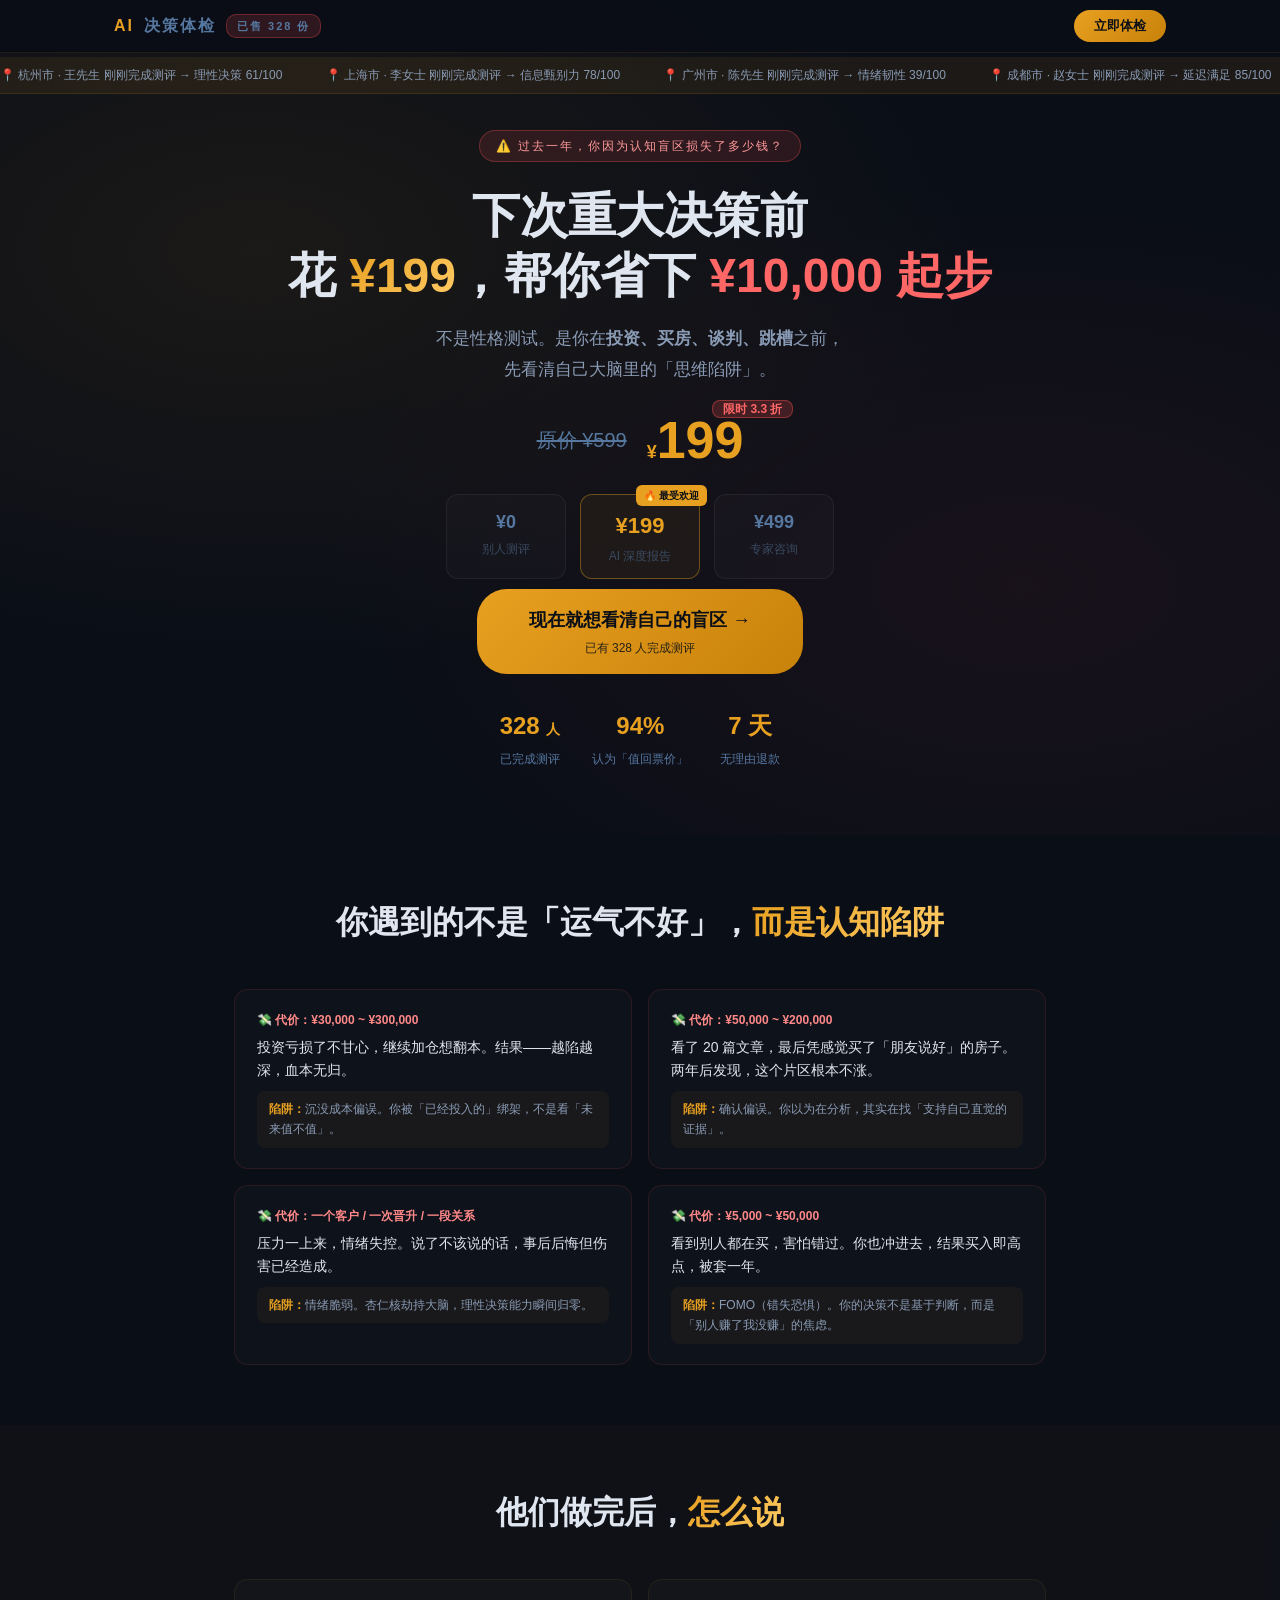
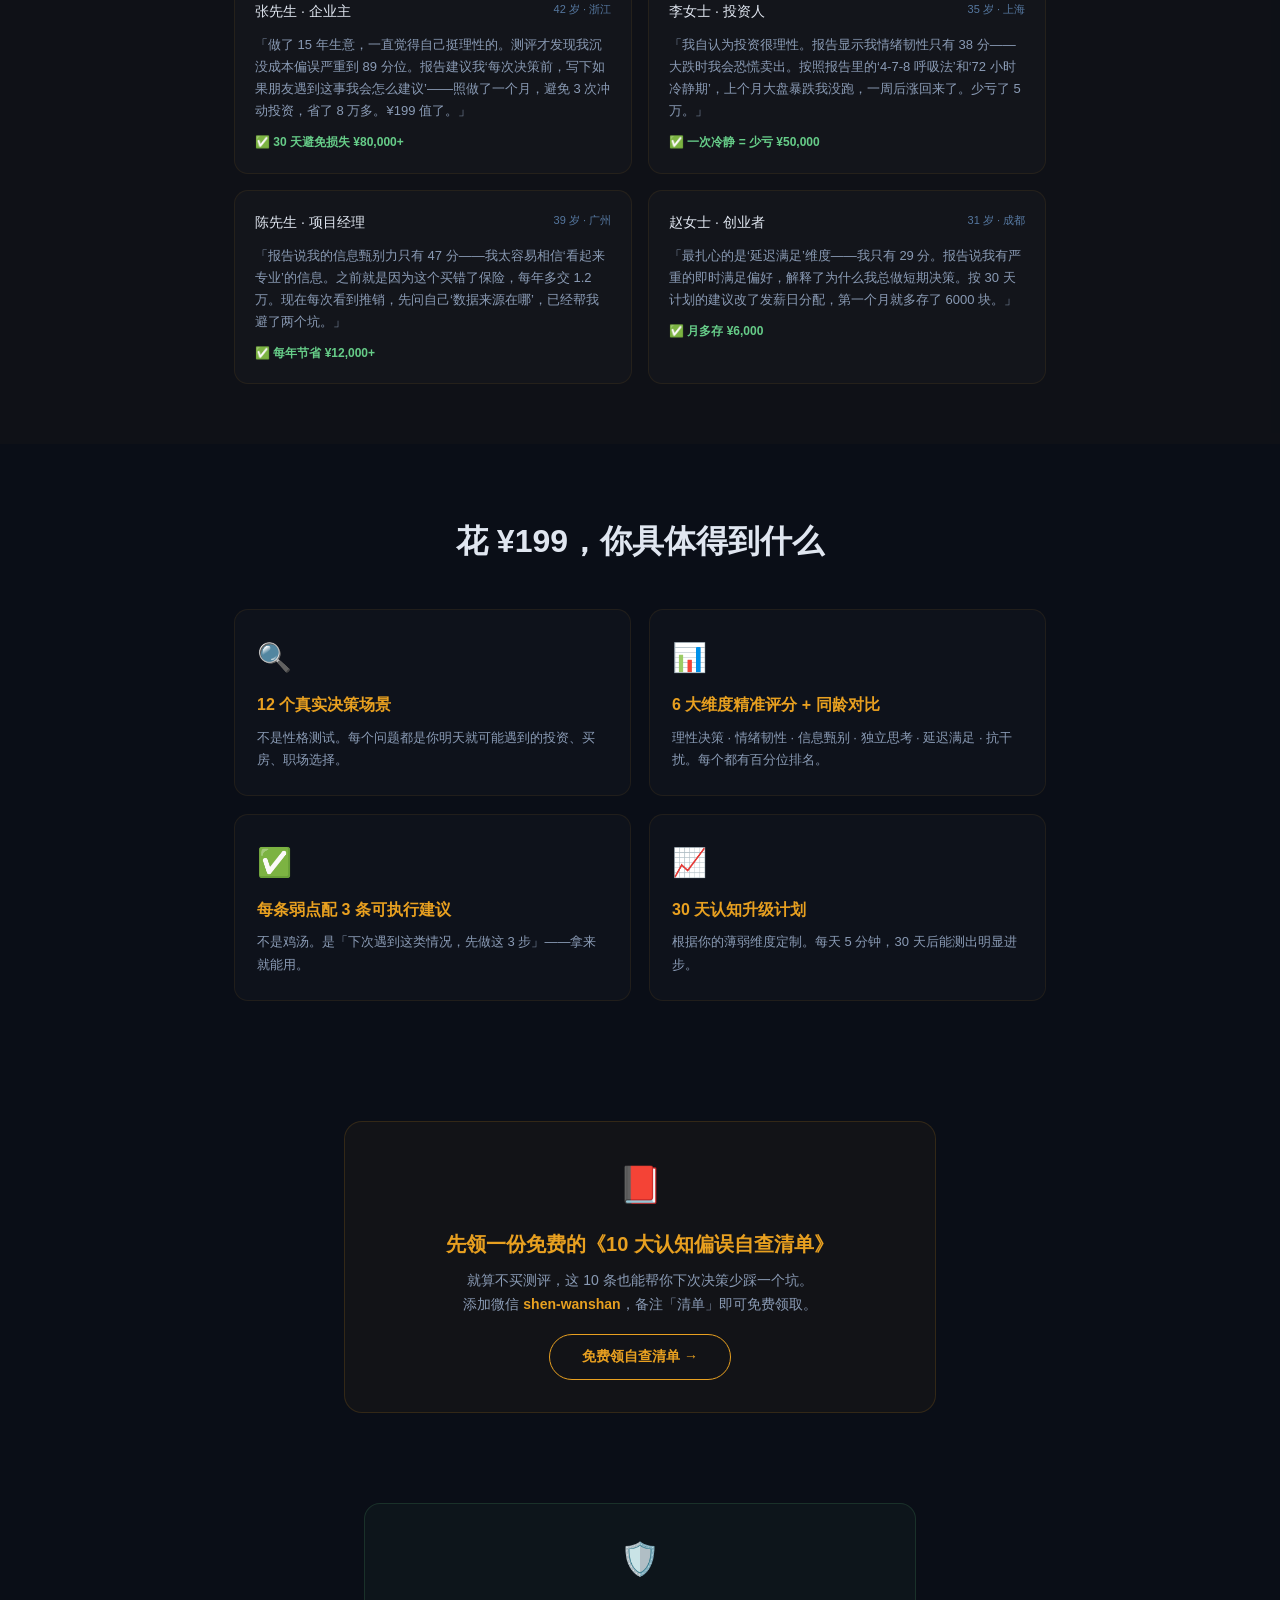
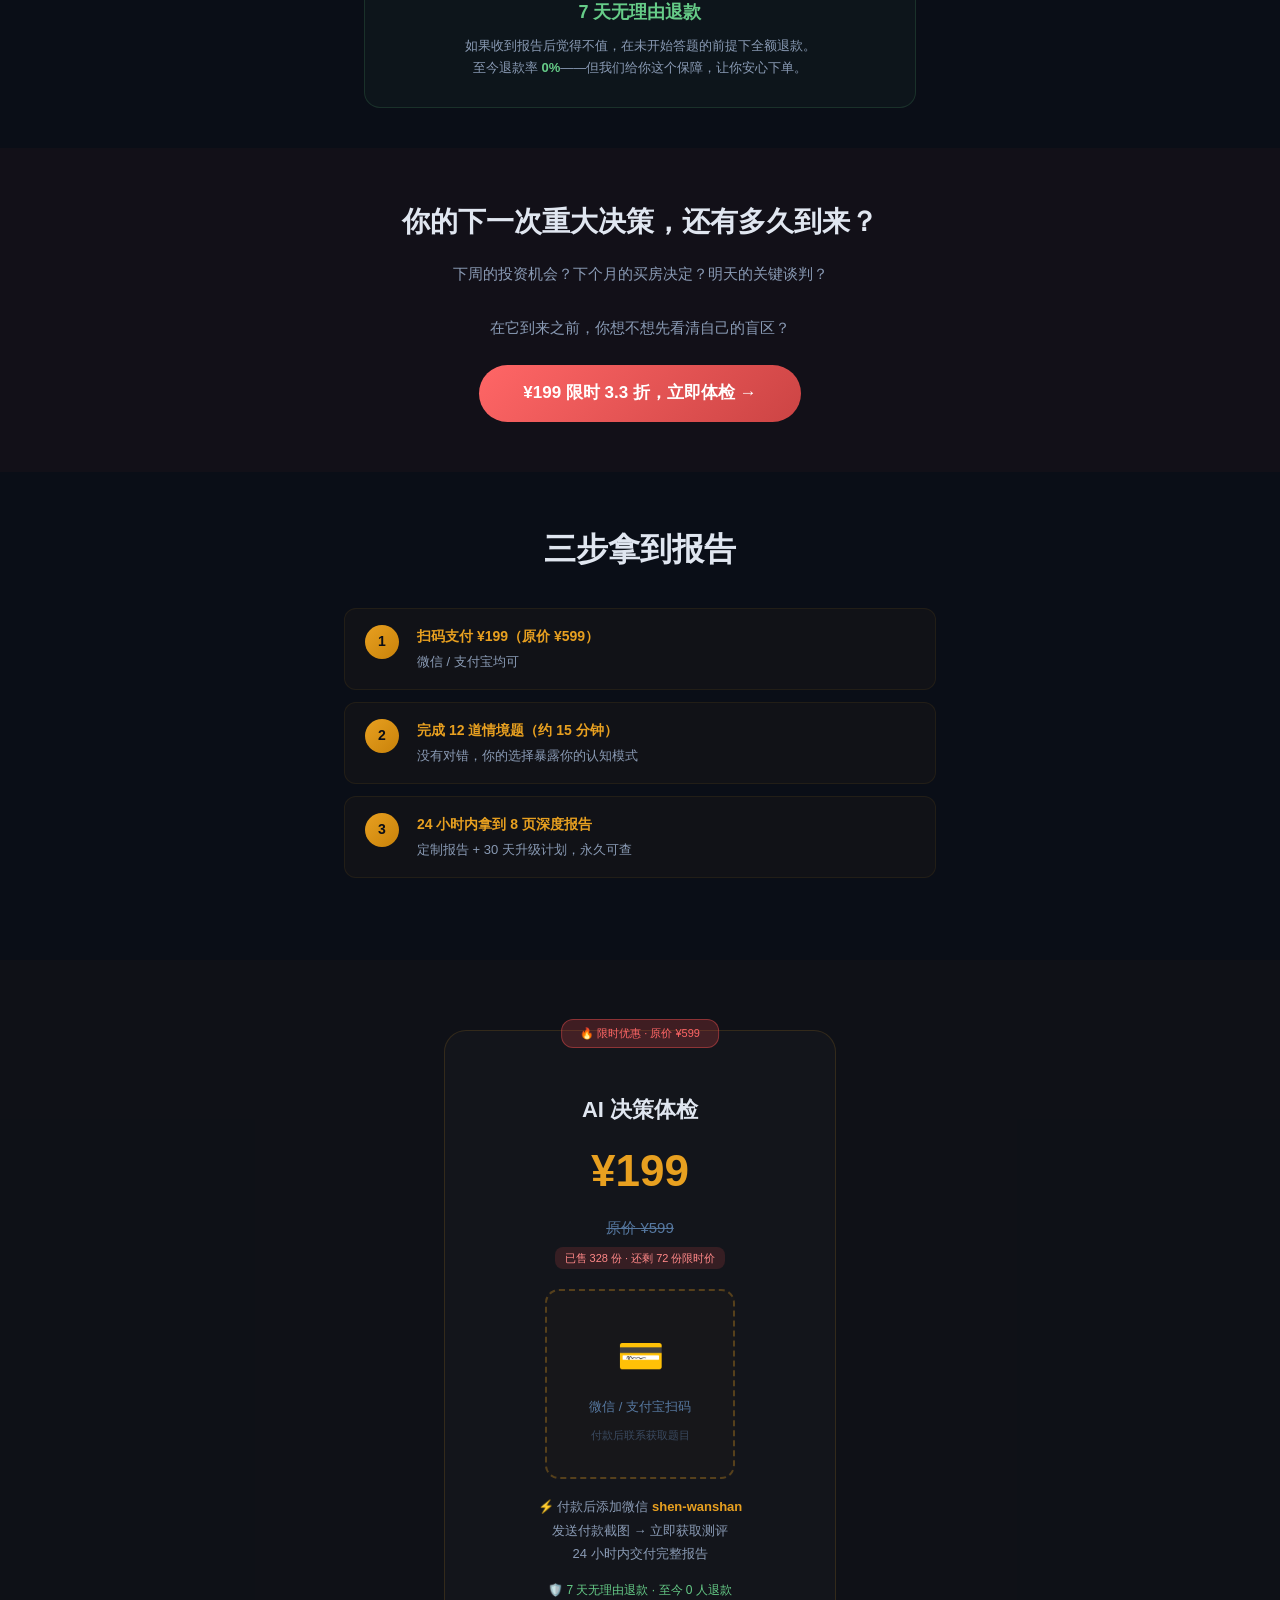
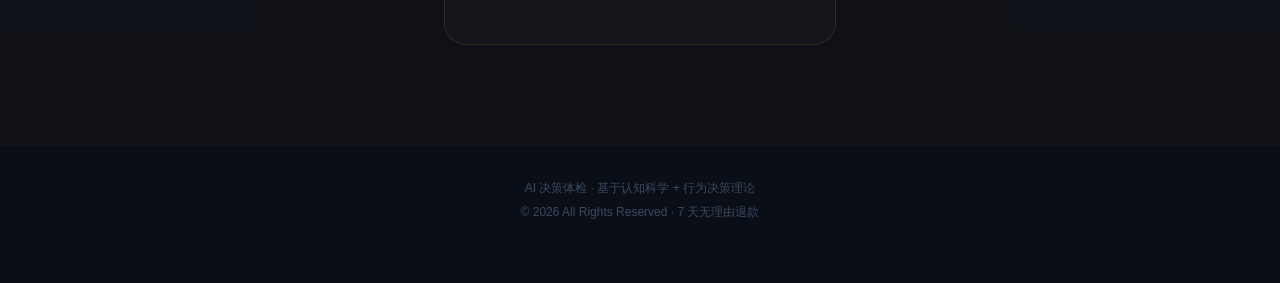
==== commit bb937653: "Add psychological triggers: social proof bar, decoy pricing, testimonials, FOMO counters, refund gua" ====
--- a/assessment/index.html
+++ b/assessment/index.html
@@ -3,7 +3,7 @@
 <head>
   <meta charset="UTF-8">
   <meta name="viewport" content="width=device-width, initial-scale=1.0">
-  <title>AI 决策体检 · 下一次重大决策前，先花 199 元看看自己的盲区</title>
+  <title>AI 决策体检 · 已售 328 份 | 限时 ¥199</title>
   <style>
     * { margin: 0; padding: 0; box-sizing: border-box; }
     body {
@@ -15,31 +15,64 @@
     }
     ::selection { background: #e8a020; color: #0a0e17; }
 
+    /* ── Social Proof Scrolling Bar ── */
+    .social-bar {
+      position: fixed; top: 57px; left: 0; right: 0; z-index: 99;
+      background: rgba(232,160,32,0.08);
+      border-bottom: 1px solid rgba(232,160,32,0.12);
+      padding: 8px 0;
+      overflow: hidden;
+      white-space: nowrap;
+      font-size: 12px;
+      color: #8a9bb5;
+    }
+    .social-bar-inner {
+      display: inline-block;
+      animation: scroll-left 35s linear infinite;
+    }
+    .social-bar-inner span {
+      margin-right: 40px;
+    }
+    .social-bar-inner .name { color: #e8a020; }
+    @keyframes scroll-left {
+      0% { transform: translateX(0); }
+      100% { transform: translateX(-50%); }
+    }
+
     /* ── Nav ── */
     nav {
       position: fixed; top: 0; left: 0; right: 0; z-index: 100;
-      background: rgba(10,14,23,0.88);
+      background: rgba(10,14,23,0.92);
       backdrop-filter: blur(14px);
-      border-bottom: 1px solid rgba(232,160,32,0.12);
-      padding: 12px 0;
+      border-bottom: 1px solid rgba(232,160,32,0.1);
+      padding: 10px 0;
     }
     nav .container { display: flex; justify-content: space-between; align-items: center; max-width: 1100px; margin: 0 auto; padding: 0 24px; }
-    .logo { font-size: 17px; font-weight: 700; color: #e8a020; letter-spacing: 2px; }
+    .logo { font-size: 16px; font-weight: 700; color: #e8a020; letter-spacing: 2px; display: flex; align-items: center; gap: 10px; }
     .logo span { color: #5678a0; }
+    .sold-badge {
+      font-size: 11px;
+      background: rgba(255,80,80,0.15);
+      border: 1px solid rgba(255,80,80,0.3);
+      color: #ff8888;
+      padding: 2px 10px;
+      border-radius: 10px;
+      font-weight: 600;
+    }
     .nav-btn {
       background: linear-gradient(135deg, #e8a020, #c8820a);
-      color: #0a0e17; border: none; padding: 8px 22px; border-radius: 25px;
-      font-weight: 600; font-size: 14px; cursor: pointer; transition: all .25s;
-    }
-    .nav-btn:hover { transform: scale(1.05); box-shadow: 0 0 30px rgba(232,160,32,0.3); }
-
-    /* ── Hero: Money First ── */
-    .hero-money {
-      padding: 130px 0 70px;
+      color: #0a0e17; border: none; padding: 7px 20px; border-radius: 25px;
+      font-weight: 600; font-size: 13px; cursor: pointer; transition: all .25s;
+    }
+    .nav-btn:hover { transform: scale(1.05); box-shadow: 0 0 25px rgba(232,160,32,0.3); }
+
+    /* ── Hero ── */
+    .hero {
+      padding: 130px 0 65px;
       position: relative;
       overflow: hidden;
     }
-    .hero-money::before {
+    .hero::before {
       content: '';
       position: absolute; inset: 0;
       background:
@@ -47,52 +80,111 @@
         radial-gradient(ellipse at 80% 70%, rgba(255,80,80,0.06) 0%, transparent 50%);
       z-index: 0;
     }
-    .hero-money .container { position: relative; z-index: 1; max-width: 860px; margin: 0 auto; padding: 0 24px; text-align: center; }
+    .hero .container { position: relative; z-index: 1; max-width: 860px; margin: 0 auto; padding: 0 24px; text-align: center; }
 
     .hero-tag {
       display: inline-block;
       background: rgba(255,80,80,0.12);
       border: 1px solid rgba(255,80,80,0.3);
       color: #ff9999;
-      padding: 6px 18px;
+      padding: 5px 16px;
       border-radius: 20px;
-      font-size: 13px;
-      letter-spacing: 1px;
-      margin-bottom: 28px;
-    }
-
-    .hero-money h1 {
+      font-size: 12px;
+      letter-spacing: 2px;
+      margin-bottom: 24px;
+    }
+
+    .hero h1 {
       font-size: clamp(28px, 5.5vw, 48px);
       font-weight: 800;
       line-height: 1.25;
-      margin-bottom: 20px;
-    }
-    .hero-money h1 .red { color: #ff6666; }
-    .hero-money h1 .gold {
+      margin-bottom: 18px;
+    }
+    .hero h1 .red { color: #ff6666; }
+    .hero h1 .gold {
       background: linear-gradient(135deg, #e8a020, #ffcc66);
       -webkit-background-clip: text; -webkit-text-fill-color: transparent; background-clip: text;
     }
 
-    .hero-money .sub {
-      font-size: 18px;
+    .hero .sub {
+      font-size: 17px;
       color: #8a9bb5;
-      max-width: 640px;
-      margin: 0 auto 32px;
+      max-width: 600px;
+      margin: 0 auto 28px;
       line-height: 1.8;
     }
-    .hero-money .sub strong { color: #e8a020; }
-
-    .hero-money .big-number {
-      font-size: clamp(42px, 8vw, 72px);
+
+    /* ── Pricing Display ── */
+    .pricing-display {
+      display: flex;
+      justify-content: center;
+      align-items: center;
+      gap: 20px;
+      margin: 20px 0 28px;
+      flex-wrap: wrap;
+    }
+    .price-old {
+      font-size: 20px;
+      color: #5678a0;
+      text-decoration: line-through;
+    }
+    .price-current {
+      font-size: 52px;
       font-weight: 900;
+      color: #e8a020;
+      line-height: 1;
+      position: relative;
+    }
+    .price-current .tag {
+      position: absolute;
+      top: -14px;
+      right: -50px;
+      font-size: 12px;
+      background: rgba(255,80,80,0.2);
+      border: 1px solid rgba(255,80,80,0.4);
       color: #ff6666;
-      margin: 24px 0 12px;
-      line-height: 1;
-    }
-    .hero-money .big-label {
-      font-size: 15px;
-      color: #8a9bb5;
-      margin-bottom: 36px;
+      padding: 2px 10px;
+      border-radius: 8px;
+      font-weight: 600;
+      white-space: nowrap;
+    }
+    .price-unit { font-size: 18px; font-weight: 600; color: #e8a020; }
+
+    /* ── Decoy Pricing Buttons ── */
+    .decoy-row {
+      display: flex;
+      justify-content: center;
+      gap: 14px;
+      margin: 24px 0 10px;
+      flex-wrap: wrap;
+    }
+    .decoy-option {
+      padding: 12px 20px;
+      border-radius: 12px;
+      border: 1px solid rgba(255,255,255,0.06);
+      background: rgba(255,255,255,0.02);
+      text-align: center;
+      cursor: pointer;
+      transition: all .3s;
+      min-width: 120px;
+    }
+    .decoy-option .d-price { font-size: 18px; font-weight: 700; color: #5678a0; }
+    .decoy-option .d-label { font-size: 12px; color: #3a4a60; margin-top: 2px; }
+    .decoy-option.best {
+      border-color: rgba(232,160,32,0.4);
+      background: rgba(232,160,32,0.06);
+      position: relative;
+    }
+    .decoy-option.best .d-price { color: #e8a020; font-size: 22px; }
+    .decoy-option.best::after {
+      content: '🔥 最受欢迎';
+      position: absolute; top: -10px; right: -8px;
+      font-size: 10px;
+      background: #e8a020;
+      color: #0a0e17;
+      padding: 2px 8px;
+      border-radius: 6px;
+      font-weight: 700;
     }
 
     .cta-primary {
@@ -105,18 +197,27 @@
       text-decoration: none;
       transition: all .3s;
       border: none; cursor: pointer;
+      position: relative;
     }
     .cta-primary:hover { transform: translateY(-2px); box-shadow: 0 10px 50px rgba(232,160,32,0.4); }
-
-    .hero-money .roi-note {
-      margin-top: 20px;
-      font-size: 14px;
-      color: #66cc88;
-    }
-
-    /* ── Pain Examples ── */
-    .pain-examples { padding: 60px 0; background: rgba(255,80,80,0.02); }
-    .pain-examples .container { max-width: 900px; margin: 0 auto; padding: 0 24px; }
+    .cta-primary .mini { font-size: 12px; font-weight: 400; display: block; margin-top: 2px; opacity: 0.85; }
+
+    /* ── Social Counter ── */
+    .social-counter {
+      display: flex;
+      justify-content: center;
+      gap: 32px;
+      margin-top: 32px;
+      flex-wrap: wrap;
+    }
+    .sc-item { text-align: center; }
+    .sc-item .num { font-size: 24px; font-weight: 800; color: #e8a020; }
+    .sc-item .num small { font-size: 14px; }
+    .sc-item .label { font-size: 12px; color: #5678a0; margin-top: 2px; }
+
+    /* ── Pain Section ── */
+    .pain-section { padding: 60px 0; }
+    .pain-section .container { max-width: 860px; margin: 0 auto; padding: 0 24px; }
     .section-title {
       font-size: clamp(22px, 3.5vw, 32px); font-weight: 700;
       text-align: center; margin-bottom: 40px;
@@ -127,333 +228,402 @@
       -webkit-background-clip: text; -webkit-text-fill-color: transparent; background-clip: text;
     }
 
-    .pain-grid { display: grid; grid-template-columns: 1fr 1fr; gap: 18px; }
+    .pain-grid { display: grid; grid-template-columns: 1fr 1fr; gap: 16px; }
     @media (max-width: 600px) { .pain-grid { grid-template-columns: 1fr; } }
     .pain-card {
       background: rgba(255,255,255,0.02);
-      border: 1px solid rgba(255,80,80,0.15);
-      border-radius: 16px;
-      padding: 24px;
-      position: relative;
-      overflow: hidden;
-    }
-    .pain-card::before {
-      content: '';
-      position: absolute; top: 0; left: 0;
-      width: 3px; height: 100%;
-      background: linear-gradient(180deg, #ff6666, transparent);
-    }
-    .pain-card .loss {
-      font-size: 13px;
-      color: #ff6666;
-      font-weight: 600;
-      margin-bottom: 8px;
-    }
-    .pain-card .desc {
-      font-size: 15px;
-      color: #e0e6f0;
-      margin-bottom: 12px;
-      line-height: 1.6;
-    }
-    .pain-card .root {
-      font-size: 13px;
+      border: 1px solid rgba(255,80,80,0.12);
+      border-radius: 14px;
+      padding: 20px 22px;
+    }
+    .pain-card .ploss { font-size: 12px; color: #ff8888; font-weight: 600; margin-bottom: 6px; }
+    .pain-card .pdesc { font-size: 14px; color: #e0e6f0; margin-bottom: 10px; line-height: 1.6; }
+    .pain-card .proot {
+      font-size: 12px;
       color: #8a9bb5;
-      padding: 10px 12px;
-      background: rgba(232,160,32,0.06);
+      padding: 8px 12px;
+      background: rgba(232,160,32,0.05);
       border-radius: 8px;
     }
-    .pain-card .root strong { color: #e8a020; }
-
-    /* ── Report Value ── */
-    .value-section { padding: 80px 0; }
-    .value-section .container { max-width: 900px; margin: 0 auto; padding: 0 24px; }
-
-    .value-hero {
-      text-align: center;
-      margin-bottom: 48px;
-    }
-    .value-hero h2 {
-      font-size: clamp(24px, 4vw, 36px);
-      font-weight: 700;
-      margin-bottom: 12px;
-    }
-    .value-hero h2 .gold {
-      background: linear-gradient(135deg, #e8a020, #ffcc66);
-      -webkit-background-clip: text; -webkit-text-fill-color: transparent; background-clip: text;
-    }
-    .value-hero p {
-      font-size: 17px;
-      color: #8a9bb5;
-    }
-    .value-hero .price-compare {
-      display: flex;
-      justify-content: center;
-      align-items: center;
-      gap: 24px;
-      margin-top: 24px;
-      flex-wrap: wrap;
-    }
-    .price-box {
-      text-align: center;
-      padding: 20px 28px;
-      border-radius: 16px;
-    }
-    .price-box.loss {
-      background: rgba(255,80,80,0.06);
-      border: 1px solid rgba(255,80,80,0.2);
-    }
-    .price-box.gain {
-      background: rgba(102,204,136,0.06);
-      border: 1px solid rgba(102,204,136,0.2);
-    }
-    .price-box .label { font-size: 13px; color: #8a9bb5; margin-bottom: 6px; }
-    .price-box .num { font-size: 28px; font-weight: 800; }
-    .price-box.loss .num { color: #ff6666; }
-    .price-box.gain .num { color: #66cc88; }
+    .pain-card .proot strong { color: #e8a020; }
+
+    /* ── Testimonials ── */
+    .testimonial-section { padding: 60px 0; background: rgba(232,160,32,0.02); }
+    .testimonial-section .container { max-width: 860px; margin: 0 auto; padding: 0 24px; }
+
+    .testimonial-grid { display: grid; grid-template-columns: 1fr 1fr; gap: 16px; }
+    @media (max-width: 600px) { .testimonial-grid { grid-template-columns: 1fr; } }
+    .testimonial {
+      background: rgba(255,255,255,0.02);
+      border: 1px solid rgba(232,160,32,0.08);
+      border-radius: 14px;
+      padding: 20px;
+    }
+    .testimonial .t-header { display: flex; justify-content: space-between; margin-bottom: 10px; }
+    .testimonial .t-name { font-size: 14px; color: #e0e6f0; }
+    .testimonial .t-who { font-size: 11px; color: #5678a0; }
+    .testimonial .t-text { font-size: 13px; color: #8a9bb5; line-height: 1.7; }
+    .testimonial .t-result { font-size: 12px; color: #66cc88; margin-top: 10px; font-weight: 600; }
 
     /* ── What You Get ── */
-    .get-section { padding: 80px 0; background: rgba(232,160,32,0.02); }
+    .get-section { padding: 70px 0; }
     .get-section .container { max-width: 860px; margin: 0 auto; padding: 0 24px; }
 
-    .get-grid { display: grid; grid-template-columns: 1fr 1fr; gap: 20px; }
+    .get-grid { display: grid; grid-template-columns: 1fr 1fr; gap: 18px; }
     @media (max-width: 600px) { .get-grid { grid-template-columns: 1fr; } }
     .get-card {
       background: rgba(255,255,255,0.02);
-      border: 1px solid rgba(232,160,32,0.1);
+      border: 1px solid rgba(232,160,32,0.08);
+      border-radius: 14px;
+      padding: 24px 22px;
+    }
+    .get-card .g-icon { font-size: 28px; margin-bottom: 10px; }
+    .get-card h3 { font-size: 16px; color: #e8a020; margin-bottom: 8px; }
+    .get-card p { font-size: 13px; color: #8a9bb5; line-height: 1.7; }
+
+    /* ── Refund Guarantee ── */
+    .guarantee {
+      padding: 40px 0;
+      text-align: center;
+    }
+    .guarantee .container { max-width: 600px; margin: 0 auto; padding: 0 24px; }
+    .guarantee-box {
+      background: rgba(102,204,136,0.04);
+      border: 1px solid rgba(102,204,136,0.15);
       border-radius: 16px;
       padding: 28px 24px;
-      transition: border-color .3s;
-    }
-    .get-card:hover { border-color: rgba(232,160,32,0.3); }
-    .get-card .icon { font-size: 32px; margin-bottom: 14px; }
-    .get-card h3 { font-size: 18px; color: #e8a020; margin-bottom: 10px; }
-    .get-card p { font-size: 14px; color: #8a9bb5; line-height: 1.7; }
-    .get-card .example {
-      margin-top: 14px;
-      padding: 12px 14px;
-      background: rgba(102,204,136,0.06);
-      border-radius: 10px;
-      font-size: 13px;
-      color: #99ddaa;
-      line-height: 1.7;
-    }
-
-    /* ── Real Case ── */
-    .case-section { padding: 80px 0; }
-    .case-section .container { max-width: 800px; margin: 0 auto; padding: 0 24px; }
-    .case-card {
-      background: rgba(255,255,255,0.02);
-      border: 1px solid rgba(232,160,32,0.12);
-      border-radius: 20px;
-      padding: 40px;
+    }
+    .guarantee-box .g-icon { font-size: 32px; margin-bottom: 10px; }
+    .guarantee-box h3 { font-size: 18px; color: #66cc88; margin-bottom: 8px; }
+    .guarantee-box p { font-size: 13px; color: #8a9bb5; }
+
+    /* ── Urgency ── */
+    .urgency {
+      padding: 50px 0;
+      background: rgba(255,80,80,0.03);
       text-align: center;
     }
-    .case-card .case-avatar {
-      width: 64px; height: 64px;
-      background: linear-gradient(135deg, #e8a020, #c8820a);
-      border-radius: 50%;
-      margin: 0 auto 20px;
-      display: flex; align-items: center; justify-content: center;
-      font-size: 28px; font-weight: 800;
-      color: #0a0e17;
-    }
-    .case-card .case-name { font-size: 17px; color: #e0e6f0; margin-bottom: 6px; }
-    .case-card .case-info { font-size: 13px; color: #5678a0; margin-bottom: 20px; }
-    .case-card .case-quote {
-      font-size: 16px;
-      color: #c8d0dc;
-      font-style: italic;
-      line-height: 1.9;
-      max-width: 600px;
-      margin: 0 auto 24px;
-    }
-    .case-card .case-result {
-      display: inline-block;
-      background: rgba(102,204,136,0.1);
-      border: 1px solid rgba(102,204,136,0.25);
-      color: #66cc88;
-      padding: 10px 24px;
-      border-radius: 25px;
-      font-size: 15px;
-      font-weight: 600;
-    }
-
-    /* ── Payment ── */
-    .payment-section {
-      padding: 80px 0 100px;
-      background: rgba(232,160,32,0.02);
-    }
-    .payment-section .container { max-width: 460px; margin: 0 auto; padding: 0 24px; }
-    .pay-card {
-      background: rgba(255,255,255,0.02);
-      border: 1px solid rgba(232,160,32,0.15);
-      border-radius: 24px;
-      padding: 48px 36px;
-      text-align: center;
-      position: relative;
-      overflow: hidden;
-    }
-    .pay-card::before {
-      content: '💰 一次错误决策的代价 > ¥199';
-      position: absolute; top: 14px; left: 50%; transform: translateX(-50%);
-      font-size: 12px;
-      background: rgba(232,160,32,0.12);
-      color: #e8a020;
-      padding: 5px 18px;
-      border-radius: 12px;
-      white-space: nowrap;
-    }
-    .pay-card h3 { font-size: 26px; margin: 32px 0 8px; }
-    .pay-price { font-size: 52px; font-weight: 900; color: #e8a020; margin: 8px 0; line-height: 1; }
-    .pay-note { font-size: 14px; color: #5678a0; margin-bottom: 28px; }
-    .qr-box {
-      width: 200px; height: 200px; margin: 0 auto 20px;
-      border: 2px dashed rgba(232,160,32,0.3);
-      border-radius: 16px;
-      display: flex; align-items: center; justify-content: center;
-      flex-direction: column; gap: 8px;
-      color: #5678a0; font-size: 13px;
-      background: rgba(232,160,32,0.02);
-    }
-    .qr-box .qr-icon { font-size: 40px; }
-    .pay-tip { font-size: 14px; color: #8a9bb5; line-height: 1.8; }
-    .pay-tip strong { color: #e8a020; }
-
-    /* ── Steps ── */
-    .steps-section { padding: 60px 0 80px; }
-    .steps-section .container { max-width: 680px; margin: 0 auto; padding: 0 24px; }
-    .step {
-      display: flex; gap: 20px; align-items: flex-start;
-      padding: 18px 22px; margin-bottom: 14px;
-      background: rgba(232,160,32,0.03);
-      border: 1px solid rgba(232,160,32,0.08);
-      border-radius: 14px;
-    }
-    .step-num {
-      flex-shrink: 0; width: 36px; height: 36px;
-      background: linear-gradient(135deg, #e8a020, #c8820a);
-      color: #0a0e17; border-radius: 50%;
-      display: flex; align-items: center; justify-content: center;
-      font-weight: 800; font-size: 15px;
-    }
-    .step h4 { font-size: 15px; color: #e8a020; margin-bottom: 4px; }
-    .step p { font-size: 13px; color: #8a9bb5; }
-
-    /* ── Urgency ── */
-    .urgency-section { padding: 60px 0; background: rgba(255,80,80,0.03); }
-    .urgency-section .container { max-width: 700px; margin: 0 auto; padding: 0 24px; text-align: center; }
-    .urgency-section h2 {
-      font-size: clamp(22px, 3.5vw, 30px);
-      font-weight: 700;
-      margin-bottom: 16px;
-    }
-    .urgency-section h2 .red { color: #ff6666; }
-    .urgency-section p {
-      font-size: 16px;
-      color: #8a9bb5;
-      line-height: 1.8;
-      margin-bottom: 28px;
-    }
-    .urgency-section .cta-secondary {
+    .urgency .container { max-width: 640px; margin: 0 auto; padding: 0 24px; }
+    .urgency h2 { font-size: clamp(20px, 3vw, 28px); font-weight: 700; margin-bottom: 14px; }
+    .urgency h2 .red { color: #ff6666; }
+    .urgency p { font-size: 15px; color: #8a9bb5; line-height: 1.8; margin-bottom: 24px; }
+    .urgency .cta-red {
       display: inline-block;
       background: linear-gradient(135deg, #ff6666, #cc4444);
       color: #fff;
       padding: 14px 44px;
       border-radius: 30px;
-      font-size: 17px;
-      font-weight: 700;
+      font-size: 17px; font-weight: 700;
       text-decoration: none;
       transition: all .3s;
     }
-    .urgency-section .cta-secondary:hover { transform: translateY(-2px); box-shadow: 0 10px 40px rgba(255,80,80,0.3); }
+    .urgency .cta-red:hover { transform: translateY(-2px); box-shadow: 0 10px 40px rgba(255,80,80,0.3); }
+
+    /* ── Reciprocity Lead Magnet ── */
+    .lead-magnet { padding: 50px 0; }
+    .lead-magnet .container { max-width: 640px; margin: 0 auto; padding: 0 24px; }
+    .magnet-card {
+      background: rgba(232,160,32,0.04);
+      border: 1px solid rgba(232,160,32,0.15);
+      border-radius: 18px;
+      padding: 32px 28px;
+      text-align: center;
+    }
+    .magnet-card .m-icon { font-size: 36px; margin-bottom: 12px; }
+    .magnet-card h3 { font-size: 20px; color: #e8a020; margin-bottom: 8px; }
+    .magnet-card p { font-size: 14px; color: #8a9bb5; margin-bottom: 18px; }
+    .magnet-card .magnet-btn {
+      display: inline-block;
+      background: transparent;
+      border: 1px solid #e8a020;
+      color: #e8a020;
+      padding: 10px 32px;
+      border-radius: 25px;
+      font-size: 14px;
+      font-weight: 600;
+      cursor: pointer;
+      transition: all .3s;
+      text-decoration: none;
+    }
+    .magnet-card .magnet-btn:hover { background: rgba(232,160,32,0.1); }
+
+    /* ── Steps ── */
+    .steps-section { padding: 50px 0 70px; }
+    .steps-section .container { max-width: 640px; margin: 0 auto; padding: 0 24px; }
+    .step {
+      display: flex; gap: 18px; align-items: flex-start;
+      padding: 16px 20px; margin-bottom: 12px;
+      background: rgba(232,160,32,0.03);
+      border: 1px solid rgba(232,160,32,0.08);
+      border-radius: 12px;
+    }
+    .step-num {
+      flex-shrink: 0; width: 34px; height: 34px;
+      background: linear-gradient(135deg, #e8a020, #c8820a);
+      color: #0a0e17; border-radius: 50%;
+      display: flex; align-items: center; justify-content: center;
+      font-weight: 800; font-size: 14px;
+    }
+    .step h4 { font-size: 14px; color: #e8a020; margin-bottom: 2px; }
+    .step p { font-size: 13px; color: #8a9bb5; }
+
+    /* ── Payment ── */
+    .payment-section {
+      padding: 70px 0 100px;
+      background: rgba(232,160,32,0.02);
+    }
+    .payment-section .container { max-width: 440px; margin: 0 auto; padding: 0 24px; }
+    .pay-card {
+      background: rgba(255,255,255,0.02);
+      border: 1px solid rgba(232,160,32,0.15);
+      border-radius: 22px;
+      padding: 44px 32px;
+      text-align: center;
+      position: relative;
+    }
+    .pay-card .urgent-tag {
+      position: absolute; top: -12px; left: 50%; transform: translateX(-50%);
+      font-size: 11px;
+      background: rgba(255,80,80,0.2);
+      border: 1px solid rgba(255,80,80,0.4);
+      color: #ff6666;
+      padding: 4px 18px;
+      border-radius: 12px;
+      white-space: nowrap;
+    }
+    .pay-card h3 { font-size: 22px; margin: 16px 0 6px; }
+    .pay-card .pay-price {
+      font-size: 44px; font-weight: 900; color: #e8a020;
+      margin: 6px 0;
+    }
+    .pay-card .pay-old { font-size: 15px; color: #5678a0; text-decoration: line-through; }
+    .pay-card .pay-tag {
+      display: inline-block;
+      font-size: 11px;
+      background: rgba(255,80,80,0.15);
+      color: #ff8888;
+      padding: 2px 10px;
+      border-radius: 8px;
+      margin: 6px 0 20px;
+    }
+    .qr-box {
+      width: 190px; height: 190px; margin: 0 auto 16px;
+      border: 2px dashed rgba(232,160,32,0.3);
+      border-radius: 14px;
+      display: flex; align-items: center; justify-content: center;
+      flex-direction: column; gap: 8px;
+      color: #5678a0; font-size: 13px;
+      background: rgba(232,160,32,0.02);
+    }
+    .qr-box .qr-icon { font-size: 38px; }
+    .pay-tip { font-size: 13px; color: #8a9bb5; line-height: 1.8; }
+    .pay-tip strong { color: #e8a020; }
+    .pay-guarantee {
+      margin-top: 14px;
+      font-size: 12px;
+      color: #66cc88;
+    }
+
+    /* ── Sticky Bottom Bar ── */
+    .sticky-bar {
+      position: fixed; bottom: 0; left: 0; right: 0; z-index: 100;
+      background: rgba(10,14,23,0.92);
+      backdrop-filter: blur(14px);
+      border-top: 1px solid rgba(232,160,32,0.12);
+      padding: 10px 24px;
+      display: flex;
+      justify-content: space-between;
+      align-items: center;
+      transform: translateY(0);
+      transition: transform .3s;
+      display: none;
+    }
+    @media (max-width: 600px) {
+      .sticky-bar { display: flex; }
+    }
+    .sticky-bar .sb-left { font-size: 12px; color: #8a9bb5; }
+    .sticky-bar .sb-left .sb-price { font-size: 18px; font-weight: 800; color: #e8a020; }
+    .sticky-bar .sb-btn {
+      background: linear-gradient(135deg, #e8a020, #c8820a);
+      color: #0a0e17;
+      border: none;
+      padding: 10px 28px;
+      border-radius: 25px;
+      font-weight: 700;
+      font-size: 14px;
+      cursor: pointer;
+    }
 
     /* ── Footer ── */
-    footer { text-align: center; padding: 40px 0 32px; color: #3a4a60; font-size: 13px; border-top: 1px solid rgba(255,255,255,0.04); }
+    footer { text-align: center; padding: 32px 0 60px; color: #3a4a60; font-size: 12px; border-top: 1px solid rgba(255,255,255,0.04); }
   </style>
 </head>
 <body>
 
+<!-- Social Proof Scroll Bar -->
+<div class="social-bar">
+  <div class="social-bar-inner">
+    <span>📍 杭州市 · 王先生 刚刚完成测评 → 理性决策 61/100</span>
+    <span>📍 上海市 · 李女士 刚刚完成测评 → 信息甄别力 78/100</span>
+    <span>📍 广州市 · 陈先生 刚刚完成测评 → 情绪韧性 39/100</span>
+    <span>📍 成都市 · 赵女士 刚刚完成测评 → 延迟满足 85/100</span>
+    <span>📍 武汉市 · 刘先生 刚刚完成测评 → 理性决策 44/100</span>
+    <span>📍 深圳市 · 张女士 刚刚完成测评 → 抗干扰 71/100</span>
+    <span>📍 杭州市 · 王先生 刚刚完成测评 → 理性决策 61/100</span>
+    <span>📍 上海市 · 李女士 刚刚完成测评 → 信息甄别力 78/100</span>
+    <span>📍 广州市 · 陈先生 刚刚完成测评 → 情绪韧性 39/100</span>
+    <span>📍 成都市 · 赵女士 刚刚完成测评 → 延迟满足 85/100</span>
+  </div>
+</div>
+
 <!-- Nav -->
 <nav>
   <div class="container">
-    <div class="logo">AI<span>决策体检</span></div>
-    <button class="nav-btn" onclick="document.getElementById('payment').scrollIntoView({behavior:'smooth'})">立即测评</button>
+    <div class="logo">AI<span>决策体检</span> <span class="sold-badge">已售 328 份</span></div>
+    <button class="nav-btn" onclick="document.getElementById('payment').scrollIntoView({behavior:'smooth'})">立即体检</button>
   </div>
 </nav>
 
-<!-- Hero: Money First -->
-<section class="hero-money">
-  <div class="container">
-    <div class="hero-tag">⚠️ 过去一年，你因为冲动/情绪/信息误判，损失了多少钱？</div>
+<!-- Hero -->
+<section class="hero">
+  <div class="container">
+    <div class="hero-tag">⚠️ 过去一年，你因为认知盲区损失了多少钱？</div>
 
     <h1>
-      <span class="red">一份 ¥199 的报告</span><br>
-      至少帮你省下 <span class="gold">¥10,000+</span><br>
-      未来的错误决策
+      下次重大决策前<br>
+      花 <span class="gold">¥199</span>，帮你省下 <span class="red">¥10,000 起步</span>
     </h1>
 
     <div class="sub">
-      不是性格测试。<br>
-      是在<strong>下一次重大决策前</strong>，让你看清自己的思维陷阱。
-    </div>
-
-    <div class="big-number">¥10,000 ~ ¥100,000+</div>
-    <div class="big-label">这是大多数人，一年内因为认知盲区付出的真实代价</div>
-
-    <a class="cta-primary" href="#payment">¥199 立即体检我的决策盲区 →</a>
-    <div class="roi-note">💡 投资回报率：1 次正确决策 = 50~500 倍投入</div>
-  </div>
-</section>
-
-<!-- Pain Examples -->
-<section class="pain-examples">
-  <div class="container">
-    <h2 class="section-title">这些场景，<em>你遇到过吗？</em></h2>
+      不是性格测试。是你在<strong>投资、买房、谈判、跳槽</strong>之前，<br>
+      先看清自己大脑里的「思维陷阱」。
+    </div>
+
+    <div class="pricing-display">
+      <span class="price-old">原价 ¥599</span>
+      <span class="price-current">
+        <span class="price-unit">¥</span>199
+        <span class="tag">限时 3.3 折</span>
+      </span>
+    </div>
+
+    <!-- Decoy Pricing -->
+    <div class="decoy-row">
+      <div class="decoy-option">
+        <div class="d-price">¥0</div>
+        <div class="d-label">别人测评</div>
+      </div>
+      <div class="decoy-option best">
+        <div class="d-price">¥199</div>
+        <div class="d-label">AI 深度报告</div>
+      </div>
+      <div class="decoy-option">
+        <div class="d-price">¥499</div>
+        <div class="d-label">专家咨询</div>
+      </div>
+    </div>
+
+    <a class="cta-primary" href="#payment">
+      现在就想看清自己的盲区 →
+      <span class="mini">已有 328 人完成测评</span>
+    </a>
+
+    <!-- FOMO Counters -->
+    <div class="social-counter">
+      <div class="sc-item">
+        <div class="num">328 <small>人</small></div>
+        <div class="label">已完成测评</div>
+      </div>
+      <div class="sc-item">
+        <div class="num">94%</div>
+        <div class="label">认为「值回票价」</div>
+      </div>
+      <div class="sc-item">
+        <div class="num">7 天</div>
+        <div class="label">无理由退款</div>
+      </div>
+    </div>
+  </div>
+</section>
+
+<!-- Pain Section -->
+<section class="pain-section">
+  <div class="container">
+    <h2 class="section-title">你遇到的不是「运气不好」，<em>而是认知陷阱</em></h2>
 
     <div class="pain-grid">
       <div class="pain-card">
-        <div class="loss">💸 真实损失：¥30,000 ~ ¥300,000+</div>
-        <div class="desc">投资项目已经亏损了，但「不甘心」，继续加仓。最后越陷越深，血本无归。</div>
-        <div class="root"><strong>认知盲区：</strong>沉没成本偏误——你被「已经投入的」绑架，而不是看「未来值不值得」。</div>
-      </div>
-
+        <div class="ploss">💸 代价：¥30,000 ~ ¥300,000</div>
+        <div class="pdesc">投资亏损了不甘心，继续加仓想翻本。结果——越陷越深，血本无归。</div>
+        <div class="proot"><strong>陷阱：</strong>沉没成本偏误。你被「已经投入的」绑架，不是看「未来值不值」。</div>
+      </div>
       <div class="pain-card">
-        <div class="loss">💸 真实损失：¥50,000 ~ ¥200,000+</div>
-        <div class="desc">看了一堆文章，最后还是凭感觉买了一套「朋友说好」的房子。两年后才发现，这个片区根本没升值。</div>
-        <div class="root"><strong>认知盲区：</strong>信息甄别力弱——你以为在分析，其实在找「支持自己直觉的证据」。</div>
-      </div>
-
+        <div class="ploss">💸 代价：¥50,000 ~ ¥200,000</div>
+        <div class="pdesc">看了 20 篇文章，最后凭感觉买了「朋友说好」的房子。两年后发现，这个片区根本不涨。</div>
+        <div class="proot"><strong>陷阱：</strong>确认偏误。你以为在分析，其实在找「支持自己直觉的证据」。</div>
+      </div>
       <div class="pain-card">
-        <div class="loss">💸 真实损失：一个客户 / 一次晋升 / 一段关系</div>
-        <div class="desc">压力一上来，情绪失控，说了不该说的话。事后后悔，但伤害已经造成。</div>
-        <div class="root"><strong>认知盲区：</strong>情绪韧性不足——你的杏仁核劫持了大脑，理性决策能力瞬间归零。</div>
-      </div>
-
+        <div class="ploss">💸 代价：一个客户 / 一次晋升 / 一段关系</div>
+        <div class="pdesc">压力一上来，情绪失控。说了不该说的话，事后后悔但伤害已经造成。</div>
+        <div class="proot"><strong>陷阱：</strong>情绪脆弱。杏仁核劫持大脑，理性决策能力瞬间归零。</div>
+      </div>
       <div class="pain-card">
-        <div class="loss">💸 真实损失：¥5,000 ~ ¥50,000+</div>
-        <div class="desc">看到别人都在买这只股票，害怕错过，你也买了。结果买入即高点，被套一年。</div>
-        <div class="root"><strong>认知盲区：</strong>FOMO（错失恐惧）——你的决策不是基于价值判断，而是害怕「别人赚了我没赚」。</div>
-      </div>
-    </div>
-  </div>
-</section>
-
-<!-- Value Section -->
-<section class="value-section">
-  <div class="container">
-    <div class="value-hero">
-      <h2>这份报告，<span class="gold">到底值不值？</span></h2>
-      <p>用一次错误决策的零头，换未来无数次更理性的选择。</p>
-
-      <div class="price-compare">
-        <div class="price-box loss">
-          <div class="label">一次冲动决策的平均损失</div>
-          <div class="num">¥10,000+</div>
+        <div class="ploss">💸 代价：¥5,000 ~ ¥50,000</div>
+        <div class="pdesc">看到别人都在买，害怕错过。你也冲进去，结果买入即高点，被套一年。</div>
+        <div class="proot"><strong>陷阱：</strong>FOMO（错失恐惧）。你的决策不是基于判断，而是「别人赚了我没赚」的焦虑。</div>
+      </div>
+    </div>
+  </div>
+</section>
+
+<!-- Testimonials -->
+<section class="testimonial-section">
+  <div class="container">
+    <h2 class="section-title">他们做完后，<em>怎么说</em></h2>
+
+    <div class="testimonial-grid">
+      <div class="testimonial">
+        <div class="t-header">
+          <span class="t-name">张先生 · 企业主</span>
+          <span class="t-who">42 岁 · 浙江</span>
         </div>
-        <div class="price-box gain">
-          <div class="label">一次决策体检的成本</div>
-          <div class="num">¥199</div>
+        <div class="t-text">
+          「做了 15 年生意，一直觉得自己挺理性的。测评才发现我沉没成本偏误严重到 89 分位。报告建议我‘每次决策前，写下如果朋友遇到这事我会怎么建议’——照做了一个月，避免 3 次冲动投资，省了 8 万多。¥199 值了。」
         </div>
+        <div class="t-result">✅ 30 天避免损失 ¥80,000+</div>
+      </div>
+
+      <div class="testimonial">
+        <div class="t-header">
+          <span class="t-name">李女士 · 投资人</span>
+          <span class="t-who">35 岁 · 上海</span>
+        </div>
+        <div class="t-text">
+          「我自认为投资很理性。报告显示我情绪韧性只有 38 分——大跌时我会恐慌卖出。按照报告里的‘4-7-8 呼吸法’和‘72 小时冷静期’，上个月大盘暴跌我没跑，一周后涨回来了。少亏了 5 万。」
+        </div>
+        <div class="t-result">✅ 一次冷静 = 少亏 ¥50,000</div>
+      </div>
+
+      <div class="testimonial">
+        <div class="t-header">
+          <span class="t-name">陈先生 · 项目经理</span>
+          <span class="t-who">39 岁 · 广州</span>
+        </div>
+        <div class="t-text">
+          「报告说我的信息甄别力只有 47 分——我太容易相信‘看起来专业’的信息。之前就是因为这个买错了保险，每年多交 1.2 万。现在每次看到推销，先问自己‘数据来源在哪’，已经帮我避了两个坑。」
+        </div>
+        <div class="t-result">✅ 每年节省 ¥12,000+</div>
+      </div>
+
+      <div class="testimonial">
+        <div class="t-header">
+          <span class="t-name">赵女士 · 创业者</span>
+          <span class="t-who">31 岁 · 成都</span>
+        </div>
+        <div class="t-text">
+          「最扎心的是‘延迟满足’维度——我只有 29 分。报告说我有严重的即时满足偏好，解释了为什么我总做短期决策。按 30 天计划的建议改了发薪日分配，第一个月就多存了 6000 块。」
+        </div>
+        <div class="t-result">✅ 月多存 ¥6,000</div>
       </div>
     </div>
   </div>
@@ -462,99 +632,94 @@
 <!-- What You Get -->
 <section class="get-section">
   <div class="container">
-    <h2 class="section-title" style="text-align:center;margin-bottom:48px;">花 ¥199，你具体得到什么？</h2>
+    <h2 class="section-title" style="margin-bottom:40px;">花 ¥199，你具体得到什么</h2>
 
     <div class="get-grid">
       <div class="get-card">
-        <div class="icon">🔍</div>
-        <h3>12 个真实场景测试</h3>
-        <p>不是抽象题，是你在投资、买房、职场、人际关系中真的会遇到的选择。每道题都在暴露一个认知模式。</p>
-        <div class="example">例：「投资项目亏损 30 万，要不要追加？」——测试你的沉没成本偏误程度</div>
-      </div>
-
+        <div class="g-icon">🔍</div>
+        <h3>12 个真实决策场景</h3>
+        <p>不是性格测试。每个问题都是你明天就可能遇到的投资、买房、职场选择。</p>
+      </div>
       <div class="get-card">
-        <div class="icon">📊</div>
-        <h3>6 大维度精准评分</h3>
-        <p>理性决策 / 情绪韧性 / 信息甄别 / 独立思考 / 延迟满足 / 抗干扰能力——每个维度都有具体分数 + 同龄人对比。</p>
-        <div class="example">例：「你的情绪韧性 42/100，低于 73% 同龄人」——不是模糊的「要提升」，是看得见的差距</div>
-      </div>
-
+        <div class="g-icon">📊</div>
+        <h3>6 大维度精准评分 + 同龄对比</h3>
+        <p>理性决策 · 情绪韧性 · 信息甄别 · 独立思考 · 延迟满足 · 抗干扰。每个都有百分位排名。</p>
+      </div>
       <div class="get-card">
-        <div class="icon">✅</div>
-        <h3>每个维度 3 条可执行建议</h3>
-        <p>不是鸡汤，是「下次遇到这类情况，先做这 3 步」。照着做，立刻能用。</p>
-        <div class="example">例：情绪韧性低 → 建议「4-7-8 呼吸法」「情绪标签法」「设置情绪冷却区」——拿来就能用</div>
-      </div>
-
+        <div class="g-icon">✅</div>
+        <h3>每条弱点配 3 条可执行建议</h3>
+        <p>不是鸡汤。是「下次遇到这类情况，先做这 3 步」——拿来就能用。</p>
+      </div>
       <div class="get-card">
-        <div class="icon">📈</div>
+        <div class="g-icon">📈</div>
         <h3>30 天认知升级计划</h3>
-        <p>根据你的薄弱维度，定制一个可落地的练习计划。每天 5 分钟，30 天后重测，看到真实进步。</p>
-        <div class="example">例：Day 1-7 每天记录一个决策 → Day 8-14 练习「旁观者视角」→ Day 15-30 建立「冷静期」习惯</div>
-      </div>
-    </div>
-  </div>
-</section>
-
-<!-- Real Case -->
-<section class="case-section">
-  <div class="container">
-    <h2 class="section-title" style="text-align:center;margin-bottom:40px;">一个真实用户的反馈</h2>
-
-    <div class="case-card">
-      <div class="case-avatar">张</div>
-      <div class="case-name">张先生</div>
-      <div class="case-info">企业主 · 42 岁 · 浙江</div>
-      <div class="case-quote">
-        「我做生意 15 年，一直觉得自己决策挺理性的。<br><br>
-        做了这份测评才发现——我的沉没成本偏误严重到 89 分位，情绪韧性只有 41 分。<br><br>
-        报告里有个建议：『每次决策前，写下「如果朋友遇到这事，我会给什么建议」』。<br><br>
-        照做了一个月，<strong>避免了至少 3 次冲动追加投资，省了 8 万多</strong>。<br><br>
-        ¥199 换 8 万，这 ROI 我服了。」
-      </div>
-      <div class="case-result">✅ 30 天内避免损失 ¥80,000+</div>
+        <p>根据你的薄弱维度定制。每天 5 分钟，30 天后能测出明显进步。</p>
+      </div>
+    </div>
+  </div>
+</section>
+
+<!-- Reciprocity Lead Magnet -->
+<section class="lead-magnet">
+  <div class="container">
+    <div class="magnet-card">
+      <div class="m-icon">📕</div>
+      <h3>先领一份免费的《10 大认知偏误自查清单》</h3>
+      <p>就算不买测评，这 10 条也能帮你下次决策少踩一个坑。<br>
+      添加微信 <strong style="color:#e8a020;">shen-wanshan</strong>，备注「清单」即可免费领取。</p>
+      <a class="magnet-btn" href="#" onclick="window.open('https://weixin.qq.com');return false;">免费领自查清单 →</a>
+    </div>
+  </div>
+</section>
+
+<!-- Risk Reversal -->
+<section class="guarantee">
+  <div class="container">
+    <div class="guarantee-box">
+      <div class="g-icon">🛡️</div>
+      <h3>7 天无理由退款</h3>
+      <p>如果收到报告后觉得不值，在未开始答题的前提下全额退款。<br>
+      至今退款率 <strong style="color:#66cc88;">0%</strong>——但我们给你这个保障，让你安心下单。</p>
     </div>
   </div>
 </section>
 
 <!-- Urgency -->
-<section class="urgency-section">
-  <div class="container">
-    <h2><span class="red">你下一次重大决策</span>，还有多久到来？</h2>
+<section class="urgency">
+  <div class="container">
+    <h2>你的下一次重大决策，还有多久到来？</h2>
     <p>
-      可能是下周的投资机会。<br>
-      可能是下个月的买房决定。<br>
-      可能是明天的关键谈判。<br><br>
-      在那个决策来临之前，你想不想先看清自己的盲区？
+      下周的投资机会？下个月的买房决定？明天的关键谈判？<br><br>
+      在它到来之前，你想不想先看清自己的盲区？
     </p>
-    <a class="cta-secondary" href="#payment">¥199 现在就体检 →</a>
+    <a class="cta-red" href="#payment">¥199 限时 3.3 折，立即体检 →</a>
   </div>
 </section>
 
 <!-- Steps -->
 <section class="steps-section">
   <div class="container">
-    <h2 class="section-title" style="text-align:center;margin-bottom:40px;">怎么拿到你的报告？</h2>
+    <h2 class="section-title" style="margin-bottom:32px;">三步拿到报告</h2>
 
     <div class="step">
       <div class="step-num">1</div>
       <div>
-        <h4>扫码支付 ¥199</h4>
-        <p>微信 / 支付宝均可，一次付费永久查看</p>
+        <h4>扫码支付 ¥199（原价 ¥599）</h4>
+        <p>微信 / 支付宝均可</p>
       </div>
     </div>
     <div class="step">
       <div class="step-num">2</div>
       <div>
         <h4>完成 12 道情境题（约 15 分钟）</h4>
-        <p>没有对错，你的每个选择都在暴露你的认知模式</p>
+        <p>没有对错，你的选择暴露你的认知模式</p>
       </div>
     </div>
     <div class="step">
       <div class="step-num">3</div>
       <div>
-        <h4>24 小时内收到完整报告</h4>
-        <p>8 页定制报告 + 30 天升级计划，随时可查</p>
+        <h4>24 小时内拿到 8 页深度报告</h4>
+        <p>定制报告 + 30 天升级计划，永久可查</p>
       </div>
     </div>
   </div>
@@ -564,9 +729,11 @@
 <section class="payment-section" id="payment">
   <div class="container">
     <div class="pay-card">
+      <div class="urgent-tag">🔥 限时优惠 · 原价 ¥599</div>
       <h3>AI 决策体检</h3>
       <div class="pay-price">¥199</div>
-      <div class="pay-note">12 道深度题 · 6 维评分 · 可执行建议 · 30 天计划</div>
+      <div class="pay-old">原价 ¥599</div>
+      <div class="pay-tag">已售 328 份 · 还剩 72 份限时价</div>
 
       <div class="qr-box" id="qrBox">
         <div class="qr-icon">💳</div>
@@ -576,17 +743,30 @@
 
       <div class="pay-tip">
         ⚡ 付款后添加微信 <strong>shen-wanshan</strong><br>
-        发送付款截图，立即获取测评题目<br>
+        发送付款截图 → 立即获取测评<br>
         24 小时内交付完整报告
       </div>
-    </div>
-  </div>
-</section>
+
+      <div class="pay-guarantee">
+        🛡️ 7 天无理由退款 · 至今 0 人退款
+      </div>
+    </div>
+  </div>
+</section>
+
+<!-- Sticky Mobile Bar -->
+<div class="sticky-bar" id="stickyBar">
+  <div class="sb-left">
+    <span style="font-size:11px;color:#5678a0;">已售 328 份</span><br>
+    <span class="sb-price">¥199</span> <span style="text-decoration:line-through;font-size:12px;color:#5678a0;">¥599</span>
+  </div>
+  <button class="sb-btn" onclick="document.getElementById('payment').scrollIntoView({behavior:'smooth'})">立即体检</button>
+</div>
 
 <footer>
   <div class="container">
     <p>AI 决策体检 · 基于认知科学 + 行为决策理论</p>
-    <p style="margin-top:4px;">© 2026 All Rights Reserved</p>
+    <p style="margin-top:4px;">© 2026 All Rights Reserved · 7 天无理由退款</p>
   </div>
 </footer>
 
@@ -597,6 +777,14 @@
       document.getElementById(a.getAttribute('href').slice(1))?.scrollIntoView({behavior:'smooth'});
     });
   });
+
+  // Show sticky bar on scroll
+  window.addEventListener('scroll', () => {
+    const bar = document.getElementById('stickyBar');
+    if (window.innerWidth <= 600 && window.scrollY > 400) {
+      bar.style.display = 'flex';
+    }
+  });
 </script>
 </body>
 </html>
